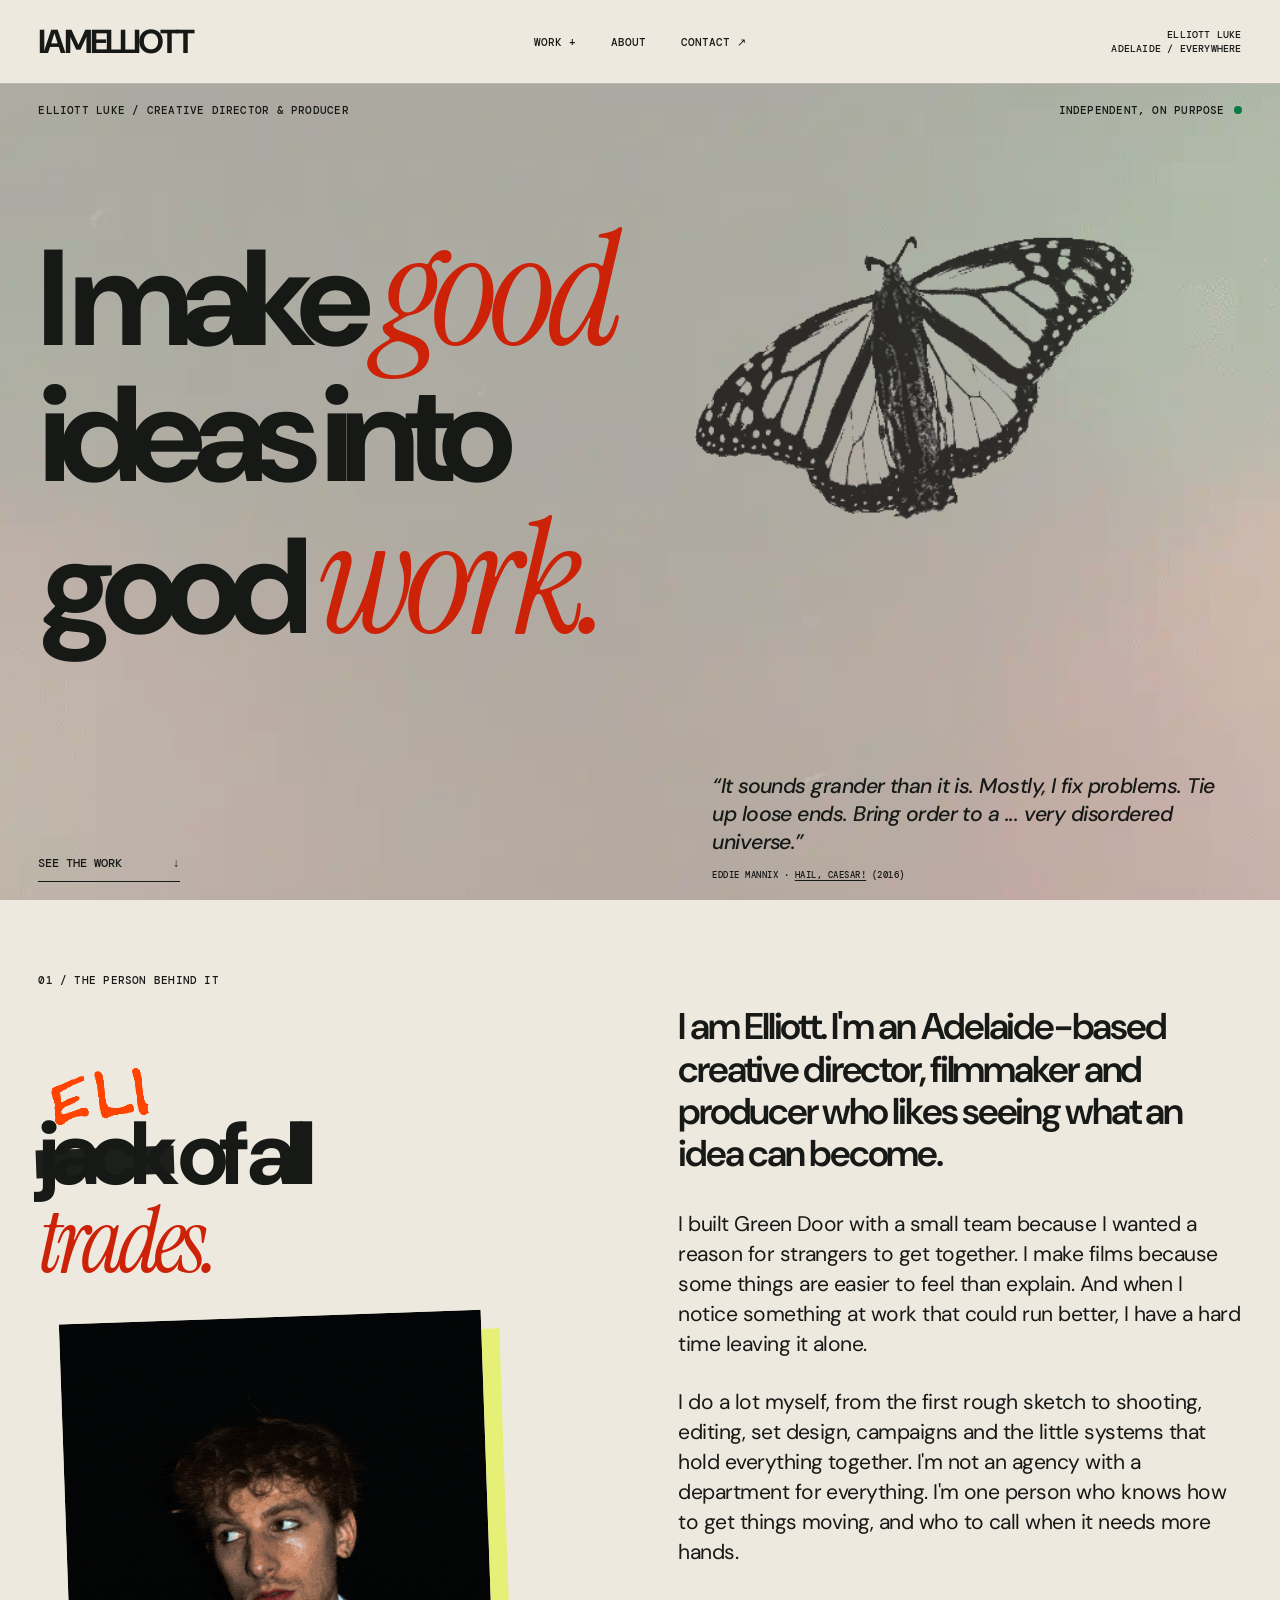
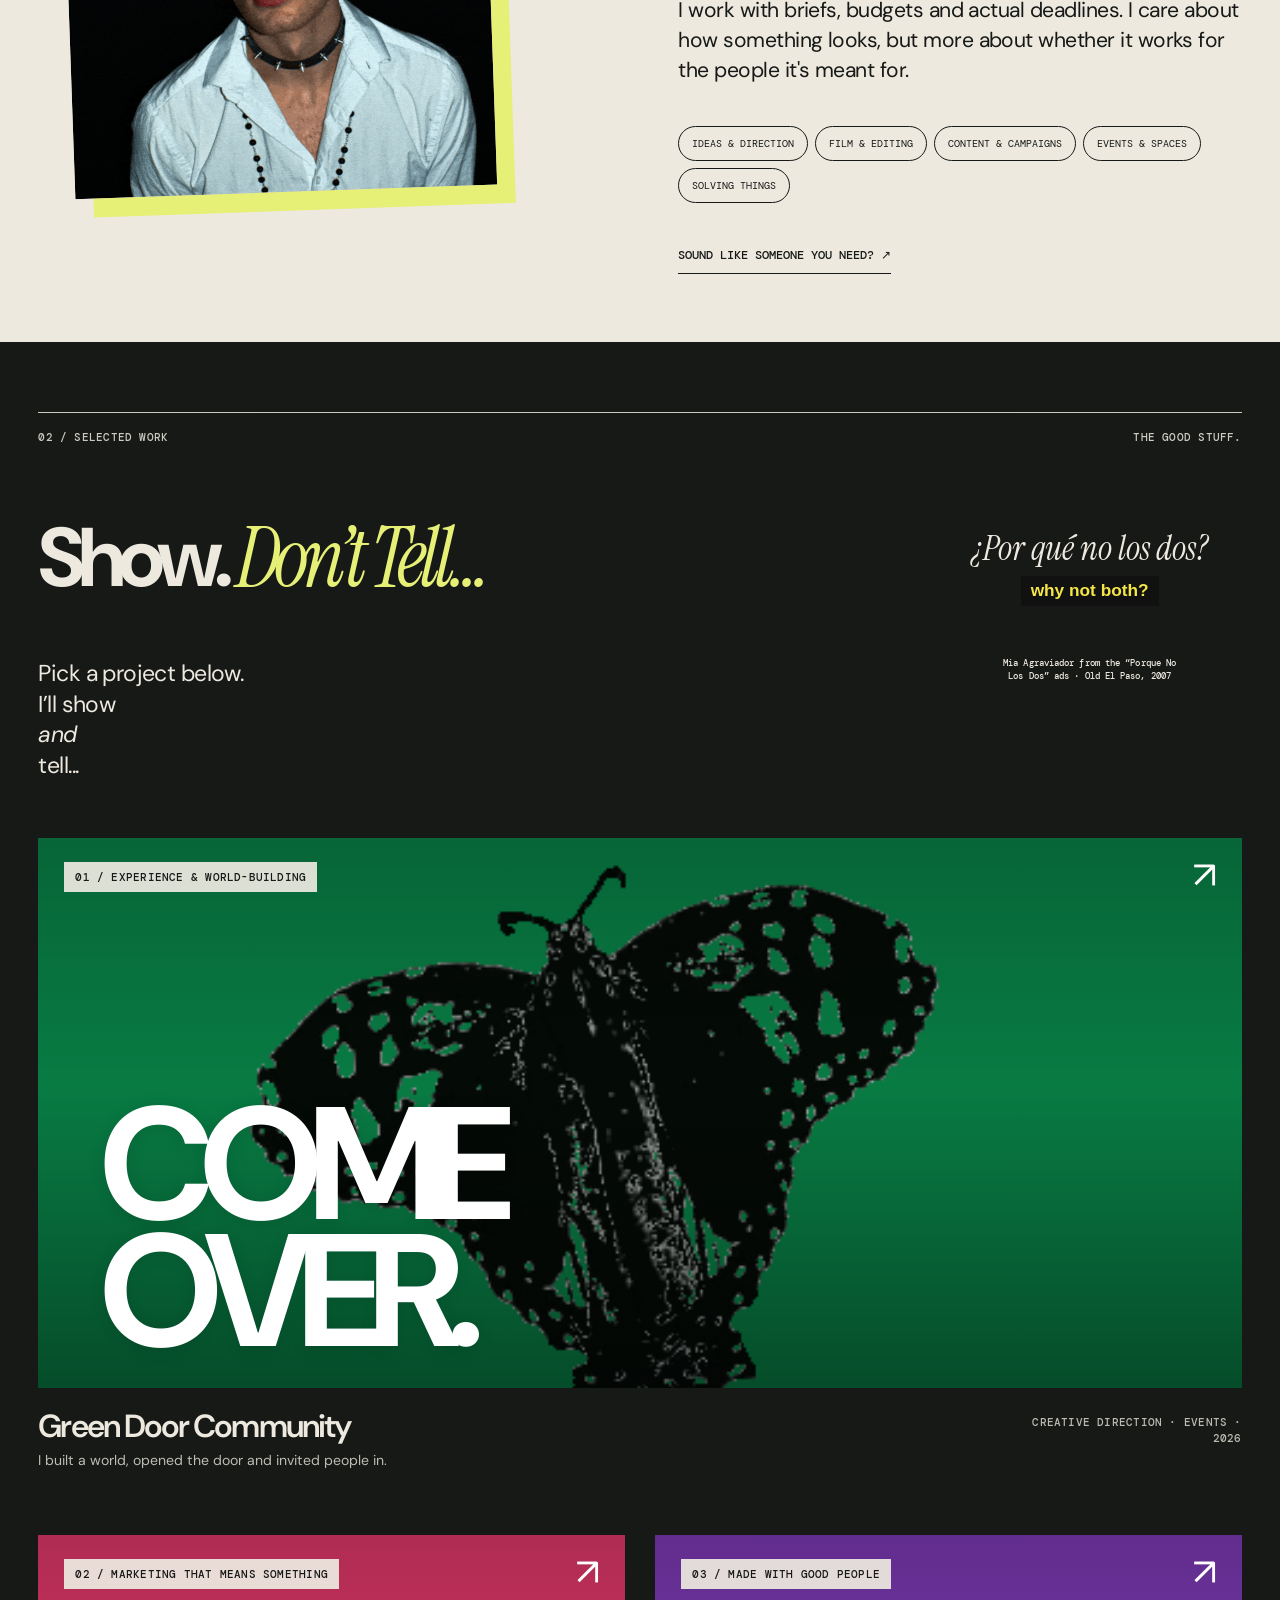
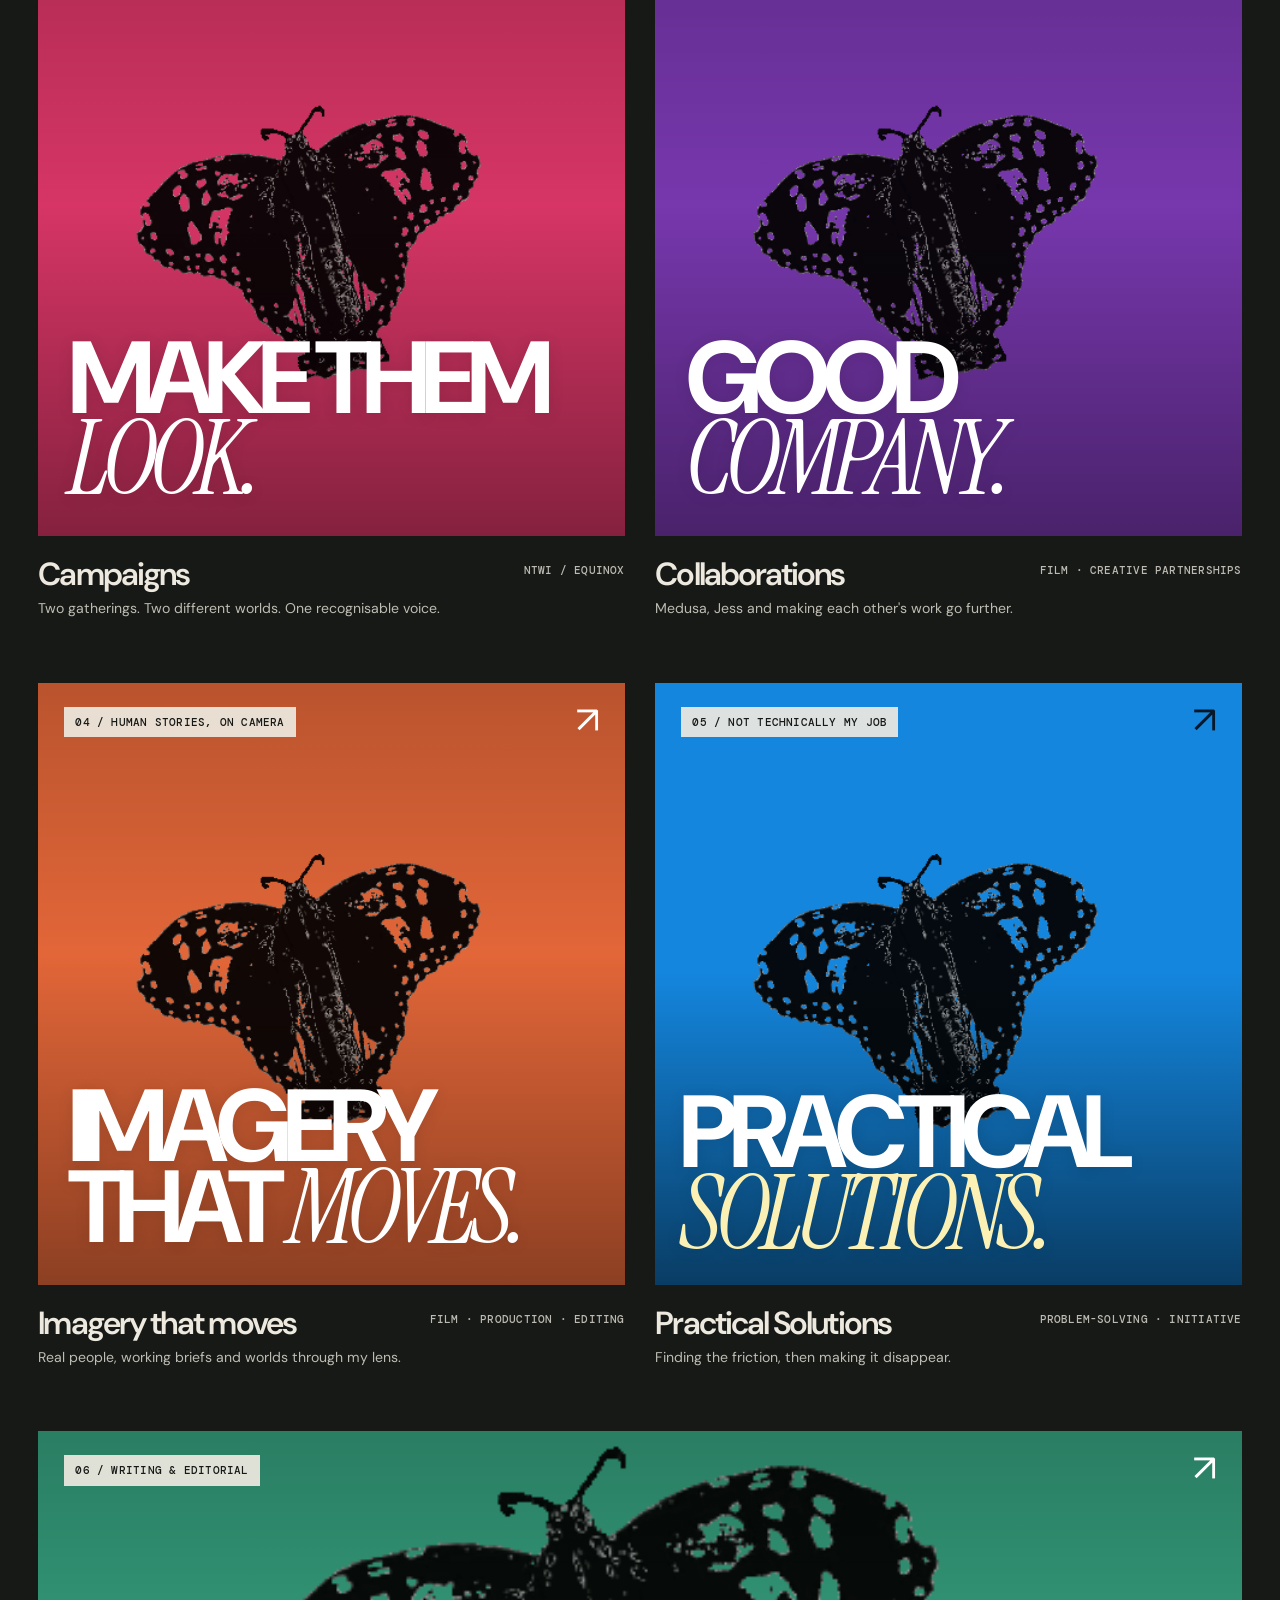
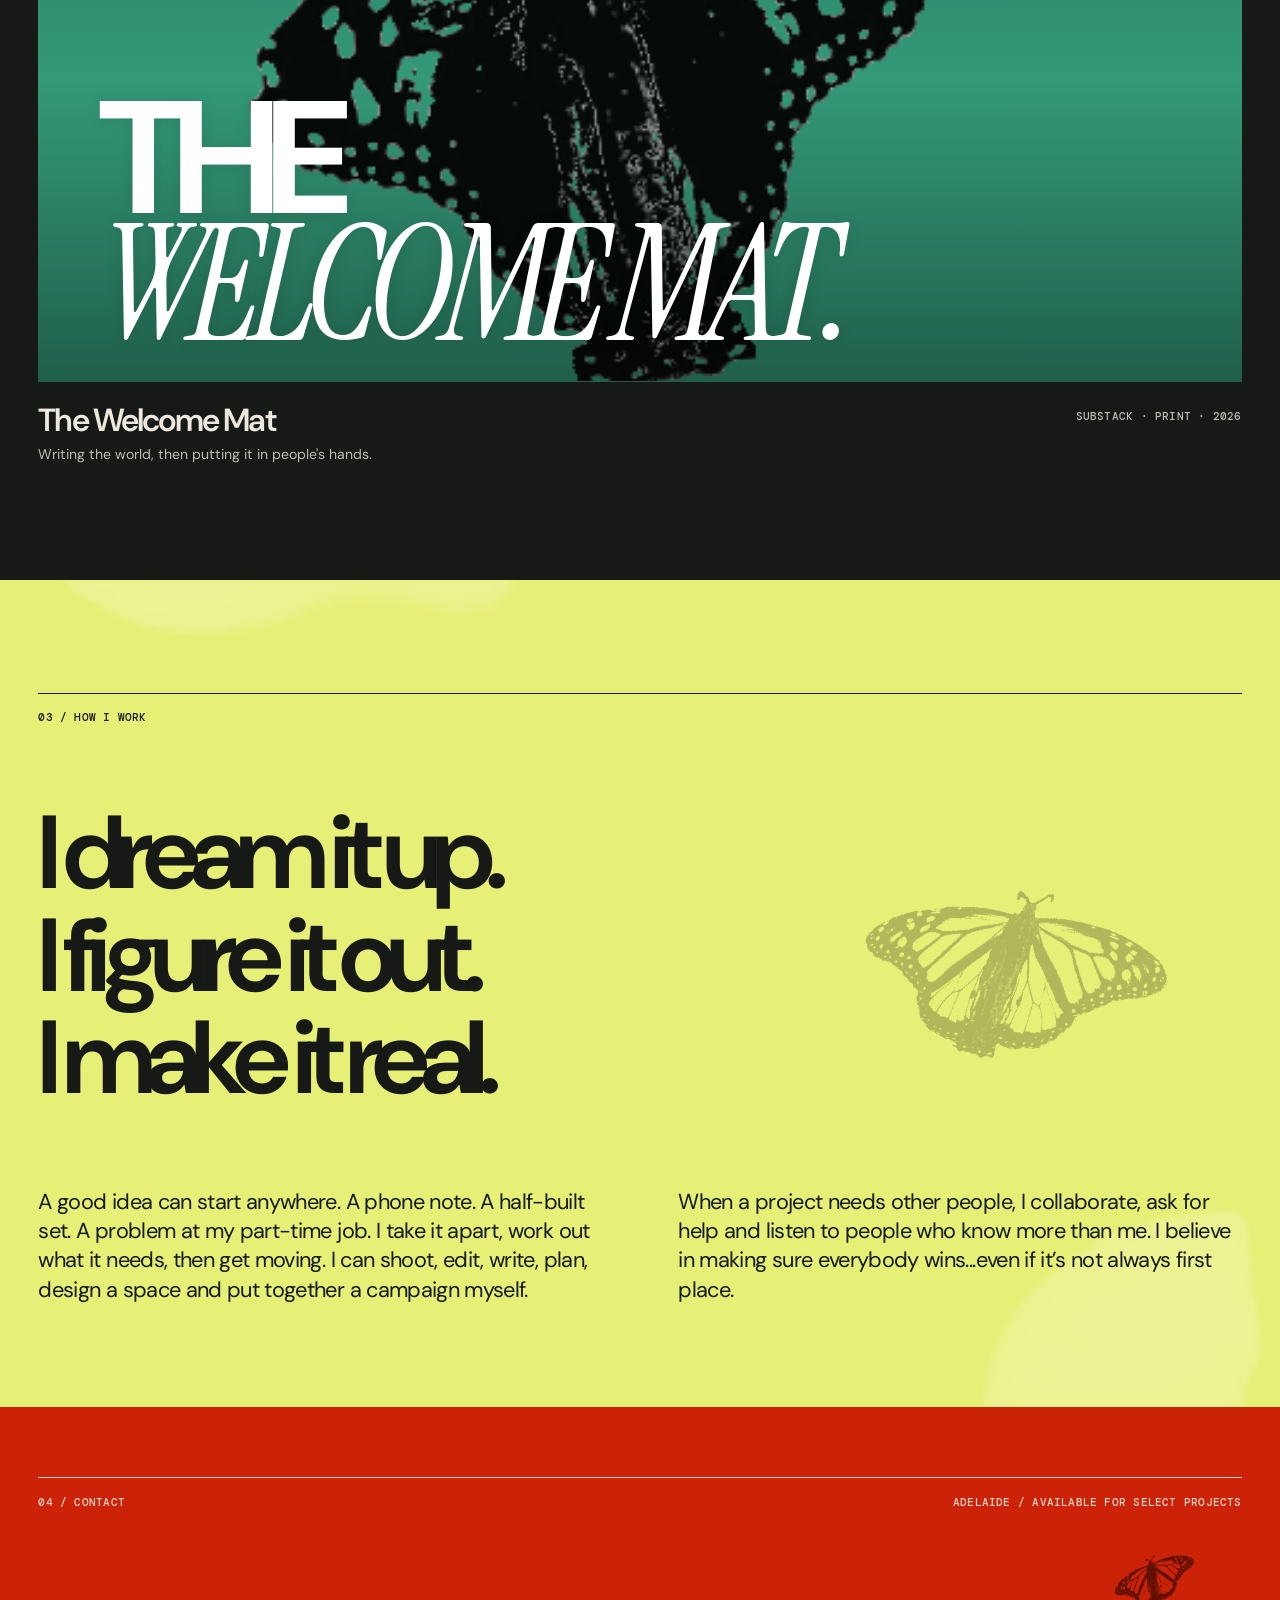
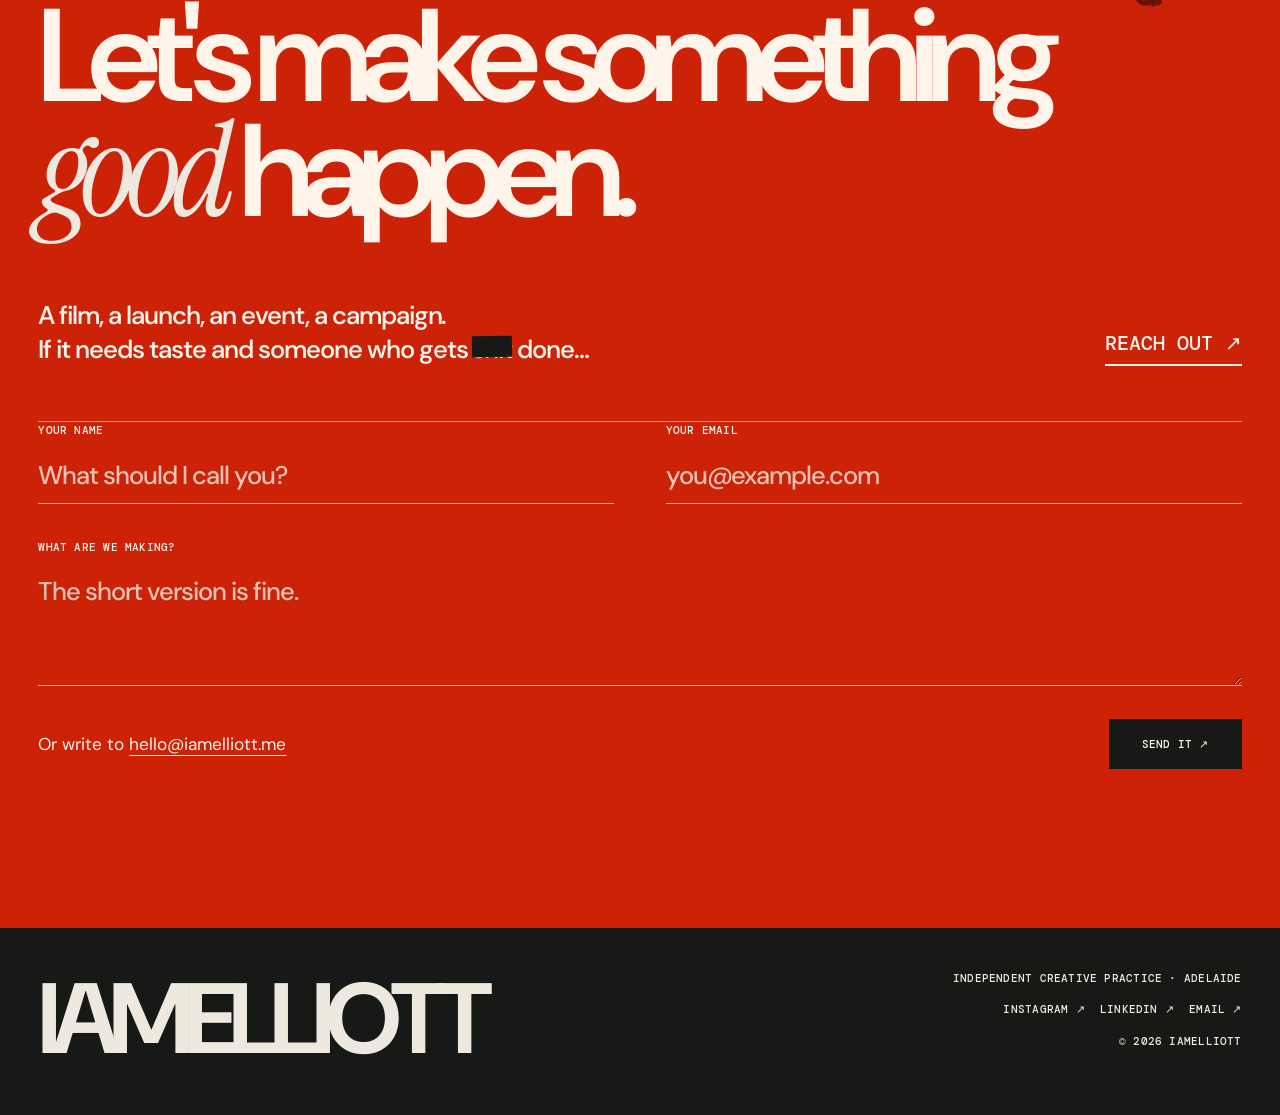
==== index.html @ 2e832c25 "Update index.html" ====
<!doctype html>
<html lang="en-AU" data-root="">
<head>
  <meta charset="utf-8">
  <meta name="viewport" content="width=device-width,initial-scale=1">
  <meta name="theme-color" content="#ede9dd">
  <meta name="description" content="I am Elliott Luke. Creative director, filmmaker and producer based in Adelaide. Films, campaigns, events and practical ideas made real.">
  <meta property="og:type" content="website">
  <meta property="og:title" content="IAMELLIOTT | I make good ideas into good work.">
  <meta property="og:description" content="I am Elliott Luke. Creative director, filmmaker and producer based in Adelaide. Films, campaigns, events and practical ideas made real.">
  <meta property="og:image" content="https://iamelliott.me/favicon.png">
  <link rel="canonical" href="https://iamelliott.me/">
  <title>IAMELLIOTT | I make good ideas into good work.</title>
  <link rel="icon" type="image/svg+xml" href="favicon.svg">
  <link rel="icon" type="image/png" sizes="96x96" href="favicon-96x96.png">
  <link rel="shortcut icon" href="favicon.ico">
  <link rel="apple-touch-icon" sizes="180x180" href="apple-touch-icon.png">
  <link rel="manifest" href="site.webmanifest">
  <link rel="preconnect" href="https://fonts.googleapis.com">
  <link rel="preconnect" href="https://fonts.gstatic.com" crossorigin>
  <link href="https://fonts.googleapis.com/css2?family=DM+Mono:wght@400;500&family=DM+Sans:wght@400;500;600;700&family=Instrument+Serif:ital@0;1&display=swap" rel="stylesheet">
  <link rel="stylesheet" href="site.css">
<link rel="stylesheet" href="build03.css">
<link rel="stylesheet" href="build04.css">
  <script defer src="media.js"></script>
  <script defer src="site.js"></script>
<script defer src="build03.js"></script>
</head>
<body class="home">
<a class="skip-link" href="#main">Skip to content</a>
<header class="masthead">
  <a class="wordmark" href="index.html" aria-label="IAMELLIOTT home">IAMELLIOTT</a>
  <nav class="nav-desktop" aria-label="Main navigation"><details class="work-menu"><summary aria-label="Work projects">WORK <span aria-hidden="true">+</span></summary><div class="work-menu-list" aria-label="Projects"><a href="work/greendoor.html">Green Door Community</a><a href="work/campaigns.html">Campaigns</a><a href="work/collaborations.html">Collaborations</a><a href="work/moving-imagery.html">Imagery That Moves</a><a href="work/practical-solutions.html">Practical Solutions</a><a href="work/welcome-mat.html">The Welcome Mat</a></div></details><a href="index.html#about">ABOUT</a><a href="index.html#contact">CONTACT <span aria-hidden="true">↗</span></a></nav>
  <details class="mobile-menu" data-menu><summary aria-label="Menu">MENU <span aria-hidden="true">+</span></summary><nav aria-label="Mobile navigation"><details class="work-mobile-submenu"><summary>WORK <span aria-hidden="true">+</span></summary><div class="work-mobile-list"><a href="index.html#work">ALL WORK</a><a href="work/greendoor.html">Green Door Community</a><a href="work/campaigns.html">Campaigns</a><a href="work/collaborations.html">Collaborations</a><a href="work/moving-imagery.html">Imagery That Moves</a><a href="work/practical-solutions.html">Practical Solutions</a><a href="work/welcome-mat.html">The Welcome Mat</a></div></details><a href="index.html#about">ABOUT</a><a href="index.html#contact">CONTACT <span aria-hidden="true">↗</span></a></nav></details>
  <span class="header-right">ELLIOTT LUKE<br>ADELAIDE / EVERYWHERE</span>
</header>
<main id="main">
<section class="hero" aria-labelledby="hero-heading"><div class="header-overlay" aria-hidden="true"><img data-media="overlayHome" class="overlay-motion" loading="eager" alt=""></div>
  <div class="hero-eyebrow"><span>ELLIOTT LUKE / CREATIVE DIRECTOR & PRODUCER</span><span class="status-note">INDEPENDENT, ON PURPOSE <span class="live-dot" aria-hidden="true"></span></span></div>
  <div class="hero-stage"><h1 id="hero-heading">I make <em>good</em><br>ideas into<br>good <em>work.</em></h1>
    <div class="butterfly-spot" aria-hidden="true"><img data-media="butterfly" alt="" decoding="async" fetchpriority="high"></div>
  </div>
  <div class="hero-lower"><figure class="film-quote"><blockquote>“It sounds grander than it is. Mostly, I fix problems. Tie up loose ends. Bring order to a ... very disordered universe.”</blockquote><figcaption class="quote-credit">EDDIE MANNIX · <cite>HAIL, CAESAR!</cite> (2016)</figcaption></figure><a href="#work" class="arrow-link">SEE THE WORK <span>↓</span></a></div>
</section>
<section class="about-section" id="about" aria-labelledby="about-title"><div class="about-heading"><span class="kicker">01 / THE PERSON BEHIND IT</span><h2 id="about-title"><span class="handwriting" aria-label="Elliott"><img data-media="elliottSignature" src="e.gif" alt="" decoding="async"></span><span class="loose-redact"><span>jack</span></span> of all<br><em>trades.</em></h2><div class="portrait-frame"><img data-media="about" data-fallback="filmStill01" alt="A changing sequence of portraits of Elliott Luke"></div></div><div class="about-text"><p class="lead">I am Elliott. I'm an Adelaide-based creative director, filmmaker and producer who likes seeing what an idea can become.</p><p>I built Green Door with a small team because I wanted a reason for strangers to get together. I make films because some things are easier to feel than explain. And when I notice something at work that could run better, I have a hard time leaving it alone.</p><p>I do a lot myself, from the first rough sketch to shooting, editing, set design, campaigns and the little systems that hold everything together. I'm not an agency with a department for everything. I'm one person who knows how to get things moving, and who to call when it needs more hands.</p><p>I work with briefs, budgets and actual deadlines. I care about how something looks, but more about whether it works for the people it's meant for.</p><div class="tag-row"><span>IDEAS & DIRECTION</span><span>FILM & EDITING</span><span>CONTENT & CAMPAIGNS</span><span>EVENTS & SPACES</span><span>SOLVING THINGS</span></div><a class="under-link" href="#contact">SOUND LIKE SOMEONE YOU NEED? ↗</a></div></section>
<section id="work" class="selected-work"><div class="section-titleline"><span>02 / SELECTED WORK</span><span>THE GOOD STUFF.</span></div>
  <div class="work-title">
    <h2><span>Show.</span> <em>Don’t Tell...</em></h2>
    <div class="work-intro">
      <blockquote>¿Por qué no los dos?</blockquote>
      <span class="quote-translation">why not both?</span>
      <small>Mia Agraviador from the “Porque No Los Dos” ads · Old El Paso, 2007</small>
    </div>
    <div class="work-pitch"><p><span class="work-pitch-lead">Pick a project below.</span><span>I’ll show </span> <em>and</em></h2> tell...</p></div>
  </div>
  <div class="work-grid">
    <article class="tile tile-feature tile-green" data-reveal><a href="work/greendoor.html" class="tile-visual"><video data-media="door" data-poster="fallback" data-preview muted loop playsinline preload="none"><source type="video/mp4"></video><span class="tile-index">01 / EXPERIENCE & WORLD-BUILDING</span><span class="tile-icon">↗</span><span class="tile-text tile-text-lg">COME<br>OVER.</span></a><div class="tile-caption"><div><h3>Green Door Community</h3><p>I built a world, opened the door and invited people in.</p></div><span>CREATIVE DIRECTION · EVENTS · 2026</span></div></article>
    <article class="tile tile-half tile-ntwi" data-reveal><a href="work/campaigns.html" class="tile-visual"><video data-media="ntwi02" data-preview muted loop playsinline preload="none"><source type="video/mp4"></video><span class="tile-index">02 / MARKETING THAT MEANS SOMETHING</span><span class="tile-icon">↗</span><span class="tile-text">MAKE THEM<br><em>LOOK.</em></span></a><div class="tile-caption"><div><h3>Campaigns</h3><p>Two gatherings. Two different worlds. One recognisable voice.</p></div><span>NTWI / EQUINOX</span></div></article>
    <article class="tile tile-half tile-collab" data-reveal><a href="work/collaborations.html" class="tile-visual"><video data-media="collaboration01" data-preview muted loop playsinline preload="none"><source type="video/mp4"></video><span class="tile-index">03 / MADE WITH GOOD PEOPLE</span><span class="tile-icon">↗</span><span class="tile-text">GOOD<br><em>COMPANY.</em></span></a><div class="tile-caption"><div><h3>Collaborations</h3><p>Medusa, Jess and making each other's work go further.</p></div><span>FILM · CREATIVE PARTNERSHIPS</span></div></article>
    <article class="tile tile-half tile-film" data-reveal><a href="work/moving-imagery.html" class="tile-visual"><video data-media="hikeSociety" data-preview muted loop playsinline preload="none"><source type="video/mp4"></video><span class="tile-index">04 / HUMAN STORIES, ON CAMERA</span><span class="tile-icon">↗</span><span class="tile-text">IMAGERY<br>THAT <em>MOVES.</em></span></a><div class="tile-caption"><div><h3>Imagery that moves</h3><p>Real people, working briefs and worlds through my lens.</p></div><span>FILM · PRODUCTION · EDITING</span></div></article>
    <article class="tile tile-half tile-systems" data-reveal><a href="work/practical-solutions.html" class="tile-visual"><span class="tile-index">05 / NOT TECHNICALLY MY JOB</span><span class="tile-icon">↗</span><video data-media="receipt" data-preview muted loop playsinline preload="none" aria-label="Receipt-based workplace communications preview"><source type="video/mp4"></video><span class="tile-text">PRACTICAL<br><em>SOLUTIONS.</em></span></a><div class="tile-caption"><div><h3>Practical Solutions</h3><p>Finding the friction, then making it disappear.</p></div><span>PROBLEM-SOLVING · INITIATIVE</span></div></article>
    <article class="tile tile-feature tile-mat" data-reveal><a href="work/welcome-mat.html" class="tile-visual"><video data-media="welcomeMat01" data-preview muted loop playsinline preload="none"><source type="video/mp4"></video><span class="tile-index">06 / WRITING & EDITORIAL</span><span class="tile-icon">↗</span><span class="tile-text tile-text-lg">THE<br><em>WELCOME MAT.</em></span></a><div class="tile-caption"><div><h3>The Welcome Mat</h3><p>Writing the world, then putting it in people's hands.</p></div><span>SUBSTACK · PRINT · 2026</span></div></article>
  </div>
</section>
<section class="method" aria-labelledby="method-heading"><div class="method-overlay" aria-hidden="true" data-method-overlay></div><img class="method-butterflies" data-media="butterfly" alt="" aria-hidden="true" loading="lazy" decoding="async"><p class="kicker">03 / HOW I WORK</p><h2 id="method-heading">I dream it up.<br>I figure it out.<br>I make it real.</h2><div class="method-bottom"><p>A good idea can start anywhere. A phone note. A half-built set. A problem at my part-time job. I take it apart, work out what it needs, then get moving. I can shoot, edit, write, plan, design a space and put together a campaign myself.</p><p>When a project needs other people, I collaborate, ask for help and listen to people who know more than me. I believe in making sure everybody wins...even if it’s not always first place.</p></div></section>
<section class="contact-section" id="contact" aria-labelledby="contact-title"><img class="contact-butterfly" data-media="butterfly" alt="" aria-hidden="true" loading="lazy" decoding="async"><div class="section-titleline"><span>04 / CONTACT</span><span>ADELAIDE / AVAILABLE FOR SELECT PROJECTS</span></div><h2 id="contact-title">Let's make something<br><em>good</em> happen.</h2><div class="contact-intro"><p>A film, a launch, an event, a campaign.<br>If it needs taste and someone who gets <span class="censored censor-small" aria-label="shit"><span>shit</span></span> done…</p><a href="#enquiry" class="contact-link">REACH OUT ↗</a></div><form id="enquiry" data-enquiry method="POST" action="https://formspree.io/f/xqapyzld"><div class="form-grid"><label>YOUR NAME<input type="text" name="name" placeholder="What should I call you?" autocomplete="name" required></label><label>YOUR EMAIL<input type="email" name="email" placeholder="you@example.com" autocomplete="email" required></label><label class="full-row">WHAT ARE WE MAKING?<textarea name="message" rows="3" placeholder="The short version is fine." required></textarea></label></div><div class="form-bottom"><p>Or write to <a href="mailto:hello@iamelliott.me">hello@iamelliott.me</a></p><button type="submit">SEND IT ↗</button></div><p class="form-feedback" aria-live="polite" data-form-feedback></p></form></section>
</main>
<footer class="footer"><a href="index.html" class="footer-mark">IAMELLIOTT</a><div class="footer-right"><span>INDEPENDENT CREATIVE PRACTICE · ADELAIDE</span><span class="footer-row"><a href="https://www.instagram.com/iamelliottfilms/" target="_blank" rel="noopener">INSTAGRAM ↗</a><a href="https://www.linkedin.com/in/elliott-luke-055419192/" target="_blank" rel="noopener">LINKEDIN ↗</a><a href="mailto:hello@iamelliott.me">EMAIL ↗</a></span><span>© <span data-year>2026</span> IAMELLIOTT</span></div></footer>
</body></html>
---- site.css ----
/* IAMELLIOTT · independent creative practice. Edit brand colours below. */
@font-face{font-family:'Elliott Hand';src:url('ElliottsHandwriting-Regular.ttf') format('truetype'),url('https://raw.githubusercontent.com/iamelliottluke/iamelliott/new-branch/ElliottsHandwriting-Regular.ttf') format('truetype');font-display:swap}
:root{
  --paper:#ede9df;--paper-2:#e5e1d6;--ink:#171917;--ink-soft:#363731;
  --green:#16864c;--forest:#084b2d;--orange:#dd603a;--rust:#be503b;
  --acid:#e6ef76;--plum:#3c2c42;--rose:#d59ea6;
  --line:rgba(23,25,23,.23);--sans:'DM Sans',system-ui,Arial,sans-serif;
  --serif:'Instrument Serif',Georgia,serif;--mono:'DM Mono',monospace;
  --edge:clamp(17px,3vw,55px);--max-width:1620px;
}
*,*::before,*::after{box-sizing:border-box}
html{scroll-behavior:smooth;scroll-padding-top:90px}
body{margin:0;background:var(--paper);color:var(--ink);font-family:var(--sans);-webkit-font-smoothing:antialiased;overflow-x:hidden}
body::selection{background:var(--acid);color:var(--ink)}
a{color:inherit}img,video{max-width:100%}button,input,textarea{font:inherit}
button,a,summary{touch-action:manipulation}
a:focus-visible,button:focus-visible,summary:focus-visible,input:focus-visible,textarea:focus-visible{outline:2px solid currentColor;outline-offset:4px}
.skip-link{position:fixed;top:-100px;left:15px;background:var(--acid);color:var(--ink);z-index:1200;padding:12px}
.skip-link:focus{top:8px}
.kicker,.eyebrow,.hero-eyebrow,.section-titleline,.tile-index,.tile-caption>span,.case-topline,.case-meta small,.metric-bar span,.helper-demo .kicker,.footer-right,.form-grid label,.form-bottom button,.jump,.case-next>span,.reading-links span,.media-film figcaption,.media-image figcaption,.status-note{font:500 clamp(10px,.85vw,12px)/1.5 var(--mono);letter-spacing:.02em}
.masthead{height:84px;padding:12px var(--edge);border-bottom:1px solid var(--line);display:grid;grid-template-columns:1fr auto 1fr;gap:25px;align-items:center;position:relative;z-index:10;background:var(--paper)}
.wordmark,.footer-mark{font-family:var(--sans);font-size:clamp(24px,2.6vw,36px);font-weight:700;letter-spacing:-.088em;line-height:1;text-decoration:none;white-space:nowrap}
.nav-desktop{display:flex;align-items:center;gap:clamp(16px,2.7vw,40px)}
.nav-desktop a,.mobile-menu nav a{font:500 11px var(--mono);text-decoration:none;padding:8px 0;white-space:nowrap}
.nav-desktop a:hover,.mobile-menu a:hover,.footer-row a:hover{color:var(--rust)}
.header-right{text-align:right;font:500 10px/1.4 var(--mono);letter-spacing:.02em}
.mobile-menu{display:none}
/* Home: one intentional screen, without clipping at normal device heights */
.hero{height:calc(100svh - 84px);min-height:590px;max-height:1020px;padding:clamp(18px,3vh,36px) var(--edge) 24px;display:flex;flex-direction:column;position:relative;overflow:hidden;background:var(--paper)}
.hero-eyebrow{display:flex;justify-content:space-between;align-items:start;gap:16px;z-index:2}
.status-note{display:flex;align-items:center;gap:9px}
.live-dot{display:inline-block;width:8px;height:8px;background:var(--green);border-radius:50%}
.hero-stage{flex:1;min-height:0;display:flex;align-items:center;position:relative;max-width:var(--max-width);width:100%;margin:0 auto}
.hero h1{margin:0 0 .1em;z-index:2;position:relative;font-size:clamp(72px,12.35vw,218px);line-height:.80;letter-spacing:-.103em;font-weight:700;max-width:100%;white-space:nowrap}
.hero h1 em,.work-title h2 em,.tile-text em,.about-heading h2 em,.contact-section h2 em,.case-heading h1 em,.story-block h2 em,.campaign-title h2 em{font-family:var(--serif);font-weight:400;letter-spacing:-.07em}
.hero h1 em{color:var(--rust);font-size:.97em}
.hero h1 .happen{padding-right:.08em}
.butterfly-spot{position:absolute;width:min(34vw,470px);aspect-ratio:1.14;right:0;top:3%;transform:rotate(9deg);z-index:1;pointer-events:none;mix-blend-mode:multiply}
.butterfly-spot img{width:100%;height:100%;object-fit:cover;object-position:50% 55%;-webkit-mask-image:radial-gradient(ellipse, #000 30%, rgba(0,0,0,.92) 46%, transparent 74%);mask-image:radial-gradient(ellipse, #000 30%, rgba(0,0,0,.92) 46%, transparent 74%);filter:saturate(1.07);opacity:.92}
.hero-lower{display:flex;justify-content:space-between;gap:32px;align-items:end;max-width:var(--max-width);width:100%;margin:0 auto;z-index:3}
.hero-lower p{max-width:520px;font-size:clamp(17px,1.8vw,25px);font-weight:500;line-height:1.28;letter-spacing:-.045em;margin:0}
.arrow-link,.under-link{font:500 12px var(--mono);text-decoration:none;display:inline-flex;justify-content:space-between;gap:50px;border-bottom:1px solid;padding-bottom:10px;white-space:nowrap}
.arrow-link:hover,.under-link:hover{color:var(--rust)}
.hero-number{position:absolute;right:var(--edge);bottom:90px;font:10px var(--mono);opacity:.45}
/* Work index */
.selected-work{background:var(--ink);color:var(--paper);padding:70px var(--edge) 115px}
.section-titleline{display:flex;justify-content:space-between;gap:16px;border-top:1px solid currentColor;padding-top:16px;opacity:.85}
.work-title{display:grid;grid-template-columns:1.6fr .75fr;align-items:end;gap:35px;max-width:var(--max-width);margin:clamp(40px,7vw,95px) auto clamp(45px,5vw,80px)}
.work-title h2{font-size:clamp(64px,9.5vw,172px);line-height:.86;letter-spacing:-.095em;font-weight:600;margin:0}
.work-title h2 em{color:var(--acid)}
.work-title p{max-width:310px;font-size:clamp(15px,1.4vw,21px);letter-spacing:-.03em;line-height:1.32;margin:0 0 1vw auto}
.work-grid{display:grid;grid-template-columns:repeat(2,minmax(0,1fr));gap:clamp(45px,5vw,82px) clamp(12px,2.4vw,36px);max-width:var(--max-width);margin:auto}
.tile{min-width:0;position:relative}.tile-feature{grid-column:span 2}
.tile-visual{display:block;position:relative;height:clamp(320px,42vw,620px);background:#4b5145;overflow:hidden;text-decoration:none;isolation:isolate;color:white}
.tile-half .tile-visual{height:clamp(365px,47vw,730px)}
.tile-feature .tile-visual{height:clamp(380px,43vw,710px)}
.tile-visual::before{content:'';position:absolute;inset:0;background:linear-gradient(180deg,rgba(0,0,0,.18),transparent 45%,rgba(0,0,0,.38));z-index:1;pointer-events:none}
.tile-visual>video{position:absolute;inset:0;width:100%;height:100%;object-fit:cover;transition:transform .8s cubic-bezier(.2,.7,.1,1);opacity:.94}
.tile:hover .tile-visual video{transform:scale(1.05)}
.tile-visual:focus-visible{outline-color:var(--acid)}
.tile-index{position:absolute;top:24px;left:26px;z-index:3;background:rgba(237,233,223,.93);color:var(--ink);padding:7px 11px}
.tile-icon{position:absolute;right:26px;top:18px;font-size:38px;line-height:1;z-index:3}
.tile-text{position:absolute;z-index:3;left:5%;bottom:6%;font-size:clamp(62px,8vw,142px);font-weight:700;line-height:.79;letter-spacing:-.09em;text-shadow:0 2px 16px rgba(0,0,0,.1);pointer-events:none}
.tile-text-lg{font-size:clamp(95px,12.5vw,215px)}
.tile-green .tile-visual{background:var(--green)}.tile-green .tile-visual>video{object-fit:cover;object-position:50% 48%}
.tile-ntwi .tile-visual{background:#9e3d41}.tile-collab .tile-visual{background:var(--plum)}.tile-film .tile-visual{background:#333a34}.tile-mat .tile-visual{background:#497c5d}
.tile-systems .tile-visual{background:var(--acid);color:var(--ink)}.tile-systems .tile-visual::before{display:none}
.tile-systems .tile-text{font-size:clamp(55px,6.3vw,115px);bottom:5%;left:4%}
.tile-caption{padding-top:17px;display:flex;align-items:start;justify-content:space-between;gap:15px}
.tile-caption h3{font-size:clamp(24px,2.5vw,39px);letter-spacing:-.06em;font-weight:600;margin:0 0 4px}
.tile-caption p{font-size:clamp(14px,1.1vw,17px);margin:0;line-height:1.4;color:#bebdb3}
.tile-caption>span{text-align:right;color:#bcbab2;padding-top:9px;max-width:220px;flex:0 0 auto}
.system-mini{position:absolute;top:13%;left:17%;width:66%;height:48%;padding:clamp(14px,2vw,33px);background:#eeeee7;border:3px solid var(--ink);transform:rotate(-3deg);box-shadow:20px 17px 0 var(--forest);display:flex;flex-direction:column;gap:5px}
.system-mini small{font:11px var(--mono);border-bottom:2px solid;padding-bottom:8px}.system-mini b{font-size:clamp(45px,6.5vw,100px);letter-spacing:-.09em;line-height:1.1}.system-mini i{font-style:normal;font:12px var(--mono)}.system-mini span{font:10px var(--mono);border-top:1px solid;padding-top:9px}
/* Method section */
.method{padding:clamp(75px,8vw,130px) var(--edge);background:var(--acid)}
.method .kicker{display:block;border-top:1px solid var(--ink);padding-top:15px}
.method h2{font-size:clamp(48px,8.1vw,138px);letter-spacing:-.093em;line-height:.99;font-weight:650;margin:clamp(55px,6vw,85px) 0;max-width:1500px}
.censored{display:inline-block;position:relative;vertical-align:baseline;isolation:isolate;white-space:nowrap}
.censored::after{position:absolute;content:'';left:0;right:0;top:41%;height:.32em;background:#161717;transform:rotate(-1deg);z-index:2;box-shadow:0 1px 0 rgba(0,0,0,.2)}
.method-bottom{display:grid;grid-template-columns:1fr 1fr;gap:clamp(20px,8vw,160px);margin-left:15%;font-size:clamp(17px,1.7vw,24px);line-height:1.35;letter-spacing:-.03em}
.method-bottom p{max-width:520px}
/* About */
.about-section{padding:clamp(95px,10vw,170px) var(--edge);display:grid;grid-template-columns:1fr 1fr;gap:clamp(30px,6vw,105px);align-items:start}
.about-heading{min-width:0}.about-heading h2{font-size:clamp(60px,7vw,118px);font-weight:700;letter-spacing:-.105em;line-height:.88;margin:50px 0 55px;position:relative}
.about-heading h2 em{color:var(--rust)}
.loose-redact{position:relative;display:inline-block}.loose-redact:after{content:'';position:absolute;left:1%;width:98%;height:.15em;top:49%;background:var(--ink);transform:rotate(-2deg);opacity:.9}
.handwriting{font:normal clamp(48px,6vw,100px)/1 'Elliott Hand','Instrument Serif',cursive;color:var(--rust);position:absolute;top:99%;right:12%;letter-spacing:0;transform:rotate(-7deg);white-space:nowrap}
.portrait-frame{width:clamp(220px,75%,590px);aspect-ratio:4/4.5;position:relative;background:#d5cfbc;transform:rotate(-2deg);box-shadow:18px 19px 0 var(--acid);margin:90px 0 0 7%;overflow:hidden}
.portrait-frame img{width:100%;height:100%;object-fit:cover;object-position:center}
.portrait-frame>span{position:absolute;bottom:0;left:0;right:0;padding:11px 15px;background:var(--ink);color:var(--paper);font:11px var(--mono)}
.about-text{padding-top:clamp(5px,3vw,50px);max-width:660px}.about-text p{font-size:clamp(17px,1.65vw,25px);line-height:1.42;letter-spacing:-.025em;margin:0 0 28px}
.about-text p.lead{font-size:clamp(26px,2.9vw,47px);font-weight:600;line-height:1.14;letter-spacing:-.06em;margin-bottom:35px}
.tag-row{display:flex;flex-wrap:wrap;gap:7px;margin:40px 0}.tag-row span{border:1px solid var(--ink);border-radius:100px;padding:10px 13px;font:10px var(--mono);white-space:nowrap}
/* Contact */
.contact-section{background:var(--orange);padding:70px var(--edge) 100px;color:#241714}
.contact-section h2{font-size:clamp(65px,10.3vw,175px);font-weight:600;letter-spacing:-.094em;line-height:.87;margin:clamp(65px,7vw,120px) 0 70px}
.contact-section h2 em{color:var(--paper)}
.contact-intro{display:flex;align-items:end;justify-content:space-between;gap:30px;border-bottom:1px solid rgba(23,25,23,.5);padding-bottom:55px}
.contact-intro p{font-size:clamp(18px,2vw,28px);line-height:1.32;letter-spacing:-.04em;font-weight:550;max-width:700px;margin:0}
.contact-link{font:500 clamp(16px,1.6vw,25px) var(--mono);white-space:nowrap;text-decoration:none;border-bottom:2px solid;padding:8px 0}.contact-link:hover{color:var(--paper)}
.censor-small::after{height:.48em;top:34%}
.enquiry-form{padding-top:45px;max-width:var(--max-width)}
.form-grid{display:grid;grid-template-columns:repeat(2,minmax(0,1fr));column-gap:clamp(20px,4vw,70px);row-gap:35px}
.form-grid label{display:flex;flex-direction:column;gap:9px;align-items:stretch}
.form-grid .full-row{grid-column:span 2}
.form-grid input,.form-grid textarea{background:transparent;color:inherit;border:0;border-bottom:1px solid rgba(23,25,23,.55);border-radius:0;width:100%;padding:11px 0;font:500 clamp(18px,2vw,27px) var(--sans);letter-spacing:-.04em;resize:vertical}
.form-grid input::placeholder,.form-grid textarea::placeholder{color:rgba(35,23,20,.65)}
.form-bottom{display:flex;justify-content:space-between;align-items:center;gap:24px;padding:30px 0 10px}.form-bottom p{font-size:clamp(14px,1.35vw,18px)}.form-bottom a{color:inherit;text-decoration:underline;text-underline-offset:5px}
.form-bottom button{padding:16px 32px;border:1px solid var(--ink);background:var(--ink);color:var(--paper);cursor:pointer}.form-bottom button:hover{background:var(--acid);color:var(--ink)}.form-bottom button:disabled{opacity:.5;cursor:wait}
.form-feedback{font:13px var(--mono);min-height:1.5em}
/* Footer */
.footer{padding:42px var(--edge) 45px;background:var(--ink);color:var(--paper);display:flex;justify-content:space-between;align-items:start;gap:50px}
.footer-mark{font-size:clamp(40px,7.8vw,136px)}.footer-right{text-align:right;display:flex;flex-direction:column;gap:15px}.footer-row{display:flex;gap:15px;justify-content:flex-end;flex-wrap:wrap}.footer-row a{text-decoration:none}
/* Case study structure */
.case-hero{padding:30px var(--edge) 45px;min-height:calc(100svh - 84px);max-height:1050px;display:flex;flex-direction:column;justify-content:space-between;overflow:hidden}
.case-topline{display:flex;justify-content:space-between;gap:25px;align-items:start;border-top:1px solid currentColor;padding-top:16px}
.case-heading{max-width:1500px;width:100%;margin:auto}.case-heading h1{font-size:clamp(72px,10vw,166px);line-height:.82;letter-spacing:-.105em;font-weight:650;margin:40px 0 35px}
.case-heading p{font-size:clamp(17px,1.55vw,25px);letter-spacing:-.025em;line-height:1.3;max-width:770px;margin:0}
.jump{width:fit-content;text-decoration:none;border-bottom:1px solid;padding-bottom:9px;display:inline-flex;gap:60px}
.theme-green{background:var(--green);color:#fbf1d9}
.theme-rose{background:#ca6f78;color:#2e1720}
.theme-purple{background:var(--plum);color:#f4ede1}
.theme-charcoal{background:#292e2c;color:#f1e9df}
.theme-yellow{background:var(--acid);color:var(--ink)}
.theme-paper{background:#c6d2b6;color:#1b3226}
.case-wrap{padding:0 var(--edge) clamp(95px,10vw,150px);max-width:var(--max-width);margin:auto}
.case-meta{padding:clamp(35px,5vw,75px) 0;display:grid;grid-template-columns:repeat(3,minmax(0,1fr));gap:30px;border-bottom:1px solid var(--line)}
.case-meta small{color:#6e7066;display:block;margin-bottom:15px}
.case-meta p{font-size:clamp(18px,1.5vw,23px);line-height:1.23;letter-spacing:-.04em;font-weight:600;margin:0}
.story-block{padding:clamp(75px,9vw,150px) 0;display:grid;grid-template-columns:1fr minmax(0,2fr);gap:clamp(35px,5vw,90px);border-bottom:1px solid var(--line)}
.story-block .kicker{margin-top:11px}
.story-block h2{font-weight:600;letter-spacing:-.08em;line-height:.99;font-size:clamp(46px,5vw,84px);max-width:950px;margin:0 0 38px}
.story-block p{font-size:clamp(18px,1.7vw,25px);line-height:1.43;letter-spacing:-.023em;max-width:950px;margin:0 0 20px}
.story-block p:last-child{margin-bottom:0}
.media-lead{margin:clamp(35px,6vw,90px) auto;max-width:800px}
.media-film,.media-image{margin:0;min-width:0}
.media-film video,.media-image img{display:block;width:100%;height:auto;max-height:min(74vh,950px);object-fit:contain;background:#181916}
.media-film figcaption,.media-image figcaption{padding-top:10px;color:#54574e}
.media-lead video{aspect-ratio:9/16;max-height:min(75svh,820px);background:#111}
.film-mosaic{display:grid;gap:clamp(14px,2vw,27px);margin:clamp(45px,6vw,100px) 0}
.mosaic-2{grid-template-columns:repeat(2,minmax(0,1fr))}.mosaic-3{grid-template-columns:repeat(3,minmax(0,1fr))}
.film-mosaic video{aspect-ratio:9/16;max-height:none}
.campaign-pair{margin-top:35px}.campaign-section{padding:80px 0;border-bottom:1px solid var(--line)}
.campaign-title{display:grid;grid-template-columns:1fr 2fr;gap:20px;margin-bottom:40px}
.campaign-title>span{font:12px var(--mono);margin-top:12px}.campaign-title h2{font-size:clamp(57px,7vw,120px);letter-spacing:-.095em;line-height:.86;margin:0 0 20px}.campaign-title p{font-size:clamp(17px,1.5vw,23px);line-height:1.35;grid-column:2;margin:0}
.campaign-section>.media-film{max-width:790px;margin:35px 0 35px auto}
.campaign-section>.media-film video{max-height:650px;aspect-ratio:9/16}
.metric-bar{display:grid;grid-template-columns:repeat(3,minmax(0,1fr));margin:60px 0 20px;border-top:1px solid var(--line);border-bottom:1px solid var(--line)}
.metric-bar.two{grid-template-columns:repeat(2,minmax(0,1fr))}
.metric-bar>div{padding:30px 20px 35px 0;min-width:0;border-right:1px solid var(--line)}
.metric-bar>div:not(:first-child){padding-left:25px}.metric-bar>div:last-child{border-right:0}
.metric-bar b{display:block;font-size:clamp(47px,6vw,100px);letter-spacing:-.09em;line-height:1.05;font-weight:650}
.metric-bar span{display:block;margin-top:13px}
.metric-context{font:12px/1.5 var(--sans);color:#606057;max-width:840px;margin-bottom:30px}
.collab-split{display:grid;grid-template-columns:1fr 1fr;gap:clamp(20px,3vw,50px);border-bottom:1px solid var(--line);padding:70px 0}
.collab-split h2{font-size:clamp(40px,5vw,80px);line-height:.94;letter-spacing:-.07em;margin:5px 0 26px}
.collab-split p{font-size:clamp(18px,1.6vw,24px);line-height:1.4;letter-spacing:-.03em}
.collab-split .media-film{align-self:center}
.collab-split .media-film video{aspect-ratio:9/16;max-height:650px}
.timeline{display:grid;grid-template-columns:1fr 1fr;gap:25px;margin:70px 0}
.timeline>div{background:#d9dece;padding:clamp(20px,3vw,45px);min-width:0}.timeline span{font:11px var(--mono)}
.timeline h3{font-size:clamp(36px,3vw,55px);letter-spacing:-.065em;margin:38px 0 4px}
.timeline p{font-size:clamp(16px,1.5vw,23px);line-height:1.4}.timeline p em{font:italic 1.35em var(--serif)}.timeline strong{font:12px var(--mono);color:var(--green)}
.big-quote{margin:100px 0;padding:0 7%;border:0;font:italic clamp(37px,5.3vw,88px)/1.08 var(--serif)}
.big-quote cite{display:block;margin-top:29px;font:11px var(--mono);font-style:normal}
/* Layout helper visual: explicitly illustrative, no client data */
.helper-demo{display:grid;grid-template-columns:1fr 40px 1.35fr;gap:25px;align-items:center;margin:70px 0;padding:35px;background:#d8d5c9}
.helper-before,.helper-after{min-width:0}.helper-before pre{background:#262927;color:#faf5ea;padding:24px;overflow:auto;font:clamp(11px,1vw,15px)/1.8 var(--mono)}
.helper-before p,.helper-after p{font-size:13px;line-height:1.5}.helper-arrow{text-align:center;font-size:45px}
.helper-paper{background:#f3f0e8;border:2px solid #191b18;padding:20px;box-shadow:10px 10px 0 var(--ink);margin:20px 0}
.helper-paper>div:first-child{font-size:clamp(32px,3.4vw,60px);font-weight:700;letter-spacing:-.07em;display:flex;justify-content:space-between;align-items:end;gap:20px;border-bottom:2px solid;padding-bottom:8px}
.helper-paper>div:first-child span{font:12px var(--mono);letter-spacing:0}
.helper-band{display:grid;grid-template-columns:1fr 1fr 1fr;gap:9px;margin:15px 0}
.helper-band b{font-size:clamp(15px,1.6vw,25px);line-height:1.1;border:3px solid;padding:8px 10px}
.helper-grid{display:grid;grid-template-columns:repeat(2,minmax(0,1fr));gap:9px}
.helper-grid span{padding:15px;background:#d9ddd4;border:1px solid;text-align:center;font:12px var(--mono)}
.reading-links{display:grid;grid-template-columns:1fr 1fr;gap:15px;margin:75px 0}
.reading-links a{border:1px solid var(--ink);padding:32px 25px;display:flex;flex-direction:column;gap:40px;text-decoration:none;transition:background .15s,color .15s}
.reading-links a:hover{background:var(--ink);color:var(--paper)}.reading-links b{font-size:clamp(23px,2.4vw,41px);line-height:1;letter-spacing:-.055em}
.case-next{margin-top:100px;background:var(--ink);color:var(--paper);padding:clamp(30px,5vw,70px);display:flex;flex-direction:column;gap:30px}
.case-next a{font-size:clamp(39px,6vw,92px);line-height:.9;letter-spacing:-.085em;text-decoration:none;font-weight:600;display:flex;justify-content:space-between;gap:20px;align-items:center}
.case-next a:hover{color:var(--acid)}.case-next p{font-size:clamp(16px,1.5vw,23px);margin:0}
/* Calm motion: nothing hidden unless JS is already observing it */
.will-reveal{opacity:0;transform:translateY(19px);transition:opacity .5s ease,transform .5s ease}
.will-reveal.is-visible{opacity:1;transform:none}
@media(max-width:1050px){
 .header-right{display:none}.masthead{grid-template-columns:1fr auto}.nav-desktop{justify-self:end}
 .hero h1{font-size:clamp(66px,12.9vw,145px)}
 .tile-text{font-size:clamp(63px,9vw,114px)}
 .tile-text-lg{font-size:clamp(90px,12.9vw,145px)}
 .tile-systems .tile-text{font-size:clamp(50px,7vw,88px)}
 .about-section{gap:38px}
}
@media(max-width:740px){
 :root{--edge:18px}
 .masthead{height:75px;padding:14px var(--edge);grid-template-columns:1fr auto}
 .wordmark{font-size:29px}.nav-desktop{display:none}.mobile-menu{display:block;position:relative;font:11px var(--mono)}
 .mobile-menu summary{cursor:pointer;list-style:none;display:flex;gap:9px;align-items:center;justify-content:flex-end;padding:12px 0}.mobile-menu summary::-webkit-details-marker{display:none}
 .mobile-menu[open] summary span{transform:rotate(45deg)}
 .mobile-menu nav{position:absolute;right:-18px;top:48px;min-width:200px;background:var(--paper);border:1px solid var(--ink);box-shadow:-12px 12px 0 var(--ink);padding:15px 20px;display:grid;gap:8px;z-index:50}
 .hero{height:calc(100svh - 75px);max-height:none;min-height:520px;padding:22px var(--edge) 24px}.hero-eyebrow{font-size:9px}
 .hero-eyebrow .status-note{display:none}.hero-stage{align-items:center}
 .hero h1{font-size:clamp(55px,13.3vw,99px);white-space:normal;line-height:.91;max-width:94%}
 .butterfly-spot{top:7%;right:-7%;width:55vw;opacity:.64}
 .hero-lower{flex-direction:column;align-items:flex-start;gap:28px}.hero-lower p{max-width:365px;font-size:clamp(17px,3.5vw,20px)}
 .hero-number{right:18px;bottom:28px}
 .selected-work{padding:65px var(--edge) 85px}
 .section-titleline{font-size:9px}.work-title{display:block;margin:55px 0 45px}.work-title h2{font-size:clamp(63px,12.5vw,100px)}.work-title p{margin:25px 0 0}
 .work-grid{grid-template-columns:1fr;gap:50px}.tile-feature{grid-column:auto}
 .tile-visual,.tile-feature .tile-visual,.tile-half .tile-visual{height:clamp(370px,115vw,650px)}
 .tile-text,.tile-text-lg{font-size:clamp(67px,14vw,105px)}
 .tile-systems .tile-text{font-size:clamp(57px,11vw,90px)}
 .tile-caption{display:block}.tile-caption>span{display:block;text-align:left;margin-top:10px}.tile-caption h3{font-size:29px}
 .tile-index{left:14px;top:15px;font-size:9px}.tile-icon{right:18px;top:12px}
 .system-mini{width:74%;left:12%;height:45%;top:12%}.system-mini b{font-size:clamp(44px,10vw,76px)}
 .method{padding:80px var(--edge)}.method h2{font-size:clamp(47px,10vw,88px);margin:60px 0}.method-bottom{margin-left:0;grid-template-columns:1fr;gap:0}
 .about-section{display:block;padding:85px var(--edge)}.about-heading h2{font-size:clamp(70px,13vw,109px)}.handwriting{top:95%;right:4%;font-size:70px}
 .portrait-frame{width:min(76%,440px);margin:100px auto 65px 8%}.about-text{max-width:610px}
 .contact-section{padding:60px var(--edge) 75px}.contact-section h2{font-size:clamp(59px,11.5vw,100px);margin:55px 0}
 .contact-intro{display:block}.contact-link{margin-top:30px;display:inline-block}
 .footer{display:block;padding:35px var(--edge)}.footer-mark{font-size:clamp(43px,10vw,75px)}.footer-right{margin-top:27px;text-align:left}.footer-row{justify-content:flex-start}
 .case-hero{min-height:calc(100svh - 75px);padding:23px var(--edge) 35px}.case-topline{font-size:10px}
 .case-heading h1{font-size:clamp(58px,13vw,115px);line-height:.88;overflow-wrap:break-word}
 .case-meta{grid-template-columns:1fr;gap:25px}.case-meta small{margin-bottom:8px}
 .story-block{display:block;padding:68px 0}.story-block .kicker{display:block;margin-bottom:40px}
 .story-block h2{font-size:clamp(45px,9vw,67px)}
 .campaign-title{display:block}.campaign-title h2{margin:30px 0}.campaign-title p{margin-bottom:35px}
 .collab-split{grid-template-columns:1fr}.collab-split .media-film{max-width:460px;margin:auto}
 .timeline{grid-template-columns:1fr}.helper-demo{grid-template-columns:1fr;gap:20px;padding:20px}.helper-arrow{transform:rotate(90deg)}
 .mosaic-3{grid-template-columns:repeat(2,minmax(0,1fr))}
 .metric-bar b{font-size:clamp(39px,8vw,75px)}
}
@media(max-width:470px){
 .hero h1{font-size:clamp(56px,13.6vw,76px);letter-spacing:-.1em}
 .hero-lower p{max-width:325px}.hero-number{display:none}
 .tile-visual,.tile-feature .tile-visual,.tile-half .tile-visual{height:115vw;min-height:350px}
 .tile-text,.tile-text-lg{font-size:clamp(59px,15.5vw,84px)}
 .about-heading h2{font-size:clamp(63px,14vw,85px)}.handwriting{font-size:60px;right:0}
 .contact-section h2{font-size:clamp(52px,12.4vw,78px)}
 .form-grid{grid-template-columns:1fr;gap:27px}.form-grid .full-row{grid-column:1}
 .form-bottom{flex-direction:column;align-items:flex-start}.form-bottom button{align-self:stretch}
 .reading-links{grid-template-columns:1fr}.timeline{gap:14px}
 .mosaic-2,.mosaic-3{grid-template-columns:1fr}
 .metric-bar,.metric-bar.two{grid-template-columns:1fr}.metric-bar>div{border-right:0;border-bottom:1px solid var(--line);padding:23px 0!important}.metric-bar>div:last-child{border-bottom:0}
 .case-hero h1{font-size:clamp(51px,12.3vw,82px)}
 .case-heading p{font-size:17px}.case-next a{font-size:clamp(33px,9vw,50px)}
}
@media(prefers-reduced-motion:reduce){html{scroll-behavior:auto}*,*::before,*::after{animation:none!important;transition:none!important}.will-reveal{opacity:1!important;transform:none!important}}
@media (max-height:650px) and (min-width:601px){.hero{min-height:0;height:calc(100svh - 86px)}.hero-stage{min-height:0}.hero h1{font-size:clamp(52px,9vw,130px)}}
@media (max-height:570px) and (max-width:600px){.hero{min-height:0;height:auto;min-height:calc(100svh - 68px)}.hero-stage{padding:45px 0}.butterfly-spot{top:5%}}

.media-error{opacity:0!important}
---- build03.css ----
/* IAMELLIOTT BUILD03: component-scoped refinements, no destructive rewrite. */
:root{--header-height:84px;--accent:#d94335;--green:#087b43;--rose:#ec4274;--blue:#157cda}
body.home{--accent:#d94335}
body.greendoor{--accent:#09ad5c}
body.campaigns{--accent:#de2b77}
body.collaborations{--accent:#bd74ff}
body.moving-imagery{--accent:#f0723a}
body.practical-solutions{--accent:#177ddf}
body.welcome-mat{--accent:#258e68}
html{scroll-padding-top:0}
:target{scroll-margin-top:0}
.nav-desktop a:hover,.mobile-menu a:hover,.footer-row a:hover,.wordmark:hover,.footer-mark:hover,.case-next a:hover,.jump:hover,.arrow-link:hover,.under-link:hover,.contact-link:hover,.reading-links a:hover{color:var(--accent)!important}
.nav-desktop a,.mobile-menu a,.footer-row a,.wordmark,.footer-mark,.case-next a,.jump{transition:color .16s ease}
.hero,.case-hero{position:relative;isolation:isolate;overflow:hidden}
.hero>:not(.header-overlay),.case-hero>:not(.header-overlay){position:relative;z-index:2}
.header-overlay{position:absolute!important;inset:0;overflow:hidden;pointer-events:none;z-index:0!important}
.header-overlay .overlay-motion{position:absolute;inset:0;width:100%;height:100%;object-fit:cover;opacity:.25;mix-blend-mode:soft-light;filter:saturate(1.22) contrast(1.06)}
.hero .header-overlay .overlay-motion{opacity:.29;mix-blend-mode:multiply}
.hero{height:calc(100svh - var(--header-height));min-height:0;max-height:none;padding-block:clamp(14px,2vh,26px)}
.hero h1{font-size:clamp(55px,9.2vw,169px);line-height:.87;letter-spacing:-.096em;white-space:normal;max-width:1200px}
.hero-lower p{font-size:clamp(14px,1.45vw,21px);line-height:1.38;max-width:670px}
.hero-lower p em{display:block;font:italic 1.5em/1.08 var(--serif)}
.quote-credit{display:block;margin-top:9px;font:500 10px/1.35 var(--mono);letter-spacing:.05em}
.butterfly-spot{width:clamp(140px,25vw,350px);top:8%;right:1%;opacity:.8}
.case-hero{height:calc(100svh - var(--header-height));min-height:0;max-height:none;padding-block:clamp(15px,3vh,30px)}
.case-heading{margin:auto 0}
.case-heading h1{font-size:clamp(47px,9vw,145px);line-height:.88;margin:clamp(10px,3vh,32px) 0 25px;overflow-wrap:break-word}
.case-heading p{font-size:clamp(15px,1.5vw,23px)}
.case-wrap{scroll-margin-top:0}
.case-meta{padding:clamp(12px,2.5vh,26px) 0}
.case-meta small{margin-bottom:8px}
.theme-green{background:#087b43;color:#f6f1dc}
.theme-rose{background:#ee4374;color:#29111b}
.theme-purple{background:#7737ad;color:#f6edff}
.theme-charcoal{background:#e36d36;color:#17191b}
.theme-blue{background:#1486de;color:#071d31}
.theme-paper{background:#3da67e;color:#081e17}
.tile-green .tile-visual{background:#087b43}
.tile-ntwi .tile-visual{background:#d63565}
.tile-collab .tile-visual{background:#7737ad}
.tile-film .tile-visual{background:#e26638}
.tile-systems .tile-visual{background:#1486de;color:#08182b}
.tile-mat .tile-visual{background:#339978}
.about-section{padding-block:clamp(55px,7vw,115px)}
.about-heading h2{margin:77px 0 35px}
.loose-redact:after{height:.3em;top:42%;left:-2%;width:105%;transform:rotate(-2deg);opacity:.97}
.handwriting{top:-.9em;left:0;right:auto;transform:rotate(-6deg);font-size:clamp(48px,5.5vw,91px)}
.censored:before,.censored:after{height:.81em;top:9%;background:var(--ink);opacity:1;transform:rotate(-1deg)}
.censored.censor-small:before,.censored.censor-small:after{height:.83em}
.media-film{display:flex;flex-direction:column;align-items:center;justify-content:center;min-width:0;background:transparent}
.media-film video{display:block;width:auto;height:auto;max-width:100%;max-height:min(78svh,850px);aspect-ratio:auto!important;object-fit:contain;background:transparent;margin-inline:auto}
.media-film figcaption{align-self:center}
.campaign-section{display:grid;grid-template-columns:repeat(2,minmax(0,1fr));gap:16px 24px}
.campaign-section>.campaign-title,.campaign-section>.metric-bar,.campaign-section>.metric-context{grid-column:1/-1}
.campaign-section>.media-film{max-width:none;width:100%;margin:10px 0}
.campaign-section>.media-film video{width:auto;height:auto;max-width:100%;max-height:min(76svh,760px)}
.film-mosaic video{aspect-ratio:auto!important;width:auto;height:auto;max-width:100%;max-height:min(72svh,720px)}
body.welcome-mat .film-mosaic video{width:100%;height:auto;aspect-ratio:1!important;max-height:none;object-fit:cover}
body.welcome-mat .film-mosaic .media-film{align-items:stretch}
img.media-error{opacity:1!important}
.media-error-placeholder{width:100%;height:100%;object-fit:cover;display:block}
@media(max-width:850px){.hero h1{font-size:clamp(55px,10vw,103px)}.case-heading h1{font-size:clamp(55px,10vw,103px)}}
@media(max-width:650px){
:root{--header-height:74px}
.hero{height:calc(100svh - var(--header-height));min-height:0;padding:12px var(--edge) 18px}
.hero h1{font-size:clamp(46px,11.6vw,80px);line-height:.94;letter-spacing:-.09em}
.hero-lower{display:block}
.hero-lower p{font-size:clamp(14px,3.6vw,18px)}
.hero-lower p em{font-size:1.3em}
.hero-lower .arrow-link{display:inline-flex;margin-top:12px}
.butterfly-spot{width:clamp(120px,33vw,235px);top:11%;right:0}
.case-hero{height:calc(100svh - var(--header-height));min-height:0;padding:16px var(--edge) 23px}
.case-heading h1{font-size:clamp(48px,11vw,84px)}
.case-heading p{font-size:clamp(14px,3.9vw,18px)}
.case-meta{padding:12px 0 18px}
.about-heading h2{margin:85px 0 20px}
.handwriting{top:-.88em;left:0;font-size:clamp(49px,11vw,71px)}
.campaign-section{grid-template-columns:repeat(2,minmax(0,1fr));gap:12px}
.campaign-section>.media-film video{max-height:min(66svh,520px)}
.film-mosaic.mosaic-2,.film-mosaic.mosaic-3{grid-template-columns:repeat(2,minmax(0,1fr))}
}
@media(max-width:400px){.hero h1{font-size:clamp(44px,11.1vw,62px)}.case-heading h1{font-size:clamp(43px,10.4vw,72px)}}
@media(max-height:540px){.case-hero,.hero{height:auto;min-height:calc(100svh - var(--header-height));overflow:visible}.case-heading h1{font-size:clamp(42px,7vw,88px)}}
@media(prefers-reduced-motion:reduce){.header-overlay video{display:none}}

/* Final visual QA: keep overlays incidental, and restore the index's absolute position. */
.hero>.hero-number{position:absolute!important;right:var(--edge);bottom:80px;z-index:3}
.hero .header-overlay .overlay-motion{opacity:.29!important;mix-blend-mode:soft-light!important}
.case-hero .header-overlay .overlay-motion{opacity:.20!important}
@media(max-width:650px){.hero>.hero-number{display:none}}
---- build04.css ----
/* BUILD 04 / FINAL OPTICAL AND RESPONSIVE PASS
   All previous styles remain available; only scoped adjustments below.
   Keep media files replaceable via media.js.
*/
html{scroll-padding-top:0}
.hero h1{overflow:visible;line-height:1.01;letter-spacing:-.092em;padding:.065em .10em .11em .035em;margin-left:-.035em;max-width:min(100%,1250px)}
.hero h1 em{display:inline-block;padding-inline:.06em;line-height:1.02;vertical-align:baseline}
.hero-stage{position:relative;overflow:visible}
.hero .butterfly-spot{width:clamp(235px,48vw,700px);aspect-ratio:1.4;right:-2vw;top:14%;opacity:.73;transform:none;mix-blend-mode:multiply;z-index:0}
.hero .butterfly-spot img{object-fit:contain;object-position:center;-webkit-mask-image:none;mask-image:none;filter:saturate(1.12) contrast(1.03)}
.hero-stage h1{z-index:2}
.hero-lower{display:grid;grid-template-columns:minmax(100px,1fr) minmax(320px,.85fr);gap:clamp(20px,4vw,64px);align-items:end}
.film-quote{grid-column:2;grid-row:1;margin:0;max-width:590px;justify-self:end}
.film-quote blockquote{margin:0;font-size:clamp(16px,1.65vw,25px);font-weight:500;line-height:1.32;letter-spacing:-.026em}
.film-quote .quote-credit{display:block;margin-top:12px;font:500 11px/1.45 var(--mono);letter-spacing:.035em}
.film-quote cite{font-style:normal;text-decoration:underline;text-underline-offset:2px}
.hero-lower .arrow-link{grid-column:1;grid-row:1;align-self:end;justify-self:start}
.about-heading h2{margin-top:clamp(104px,9vw,145px);line-height:.98}
.about-heading .handwriting{font-size:clamp(90px,10vw,160px);top:-.82em;left:.01em;letter-spacing:0;transform:rotate(-5deg)}
.about-heading .loose-redact:after{height:.31em;top:43%}
.work-title{grid-template-columns:minmax(0,1.25fr) minmax(230px,.65fr);align-items:end;gap:clamp(25px,4vw,70px)}
.work-title h2{font-size:clamp(65px,8.6vw,146px);line-height:.96;padding:.05em .08em .05em 0}
.work-intro{max-width:400px;margin-left:auto}
.work-intro blockquote{font:italic clamp(26px,3vw,48px)/1.04 var(--serif);margin:0}
.work-intro small{display:block;font:500 10px/1.5 var(--mono);letter-spacing:.035em;margin-top:8px}
.work-title .work-intro p{font-size:clamp(16px,1.35vw,20px);max-width:360px;line-height:1.45;margin:23px 0 0}
.tile-systems .tile-visual::before{display:block;background:linear-gradient(0deg,rgba(0,0,0,.55),transparent 52%);z-index:2}
.tile-systems .tile-visual>video{object-fit:cover;object-position:center;filter:saturate(1.04)}
.tile-systems .tile-text{font-size:clamp(62px,8vw,142px);color:#fff;max-width:94%}
.tile-systems .tile-text em{color:#fcf1b4}
.method{position:relative;isolation:isolate;overflow:hidden}
.method .kicker,.method h2,.method-bottom{position:relative;z-index:2}
.method-butterflies{position:absolute;top:6%;right:-4%;width:min(66vw,1000px);height:90%;object-fit:contain;object-position:center;mix-blend-mode:multiply;opacity:.34;pointer-events:none;z-index:0}
.method h2{max-width:1300px}
.case-wrap .story-block{padding-block:clamp(50px,6vw,96px)}
.case-wrap .film-mosaic{margin-block:clamp(25px,4vw,65px)}
.case-wrap .media-film figcaption{font-size:clamp(11px,.85vw,13px);line-height:1.45;margin-top:2px}
.model-with-film{grid-template-columns:minmax(250px,.9fr) minmax(0,1.35fr);align-items:start}
.model-with-film .model-visual{min-width:0;display:flex;flex-direction:column;gap:30px}
.model-with-film .model-door{width:100%;max-width:420px;align-items:start;margin:0}
.model-with-film .model-door video{width:100%;height:auto;max-height:460px;object-fit:contain;object-position:center;margin:0;background:transparent}
.model-with-film .model-door figcaption{align-self:start;text-align:left;font-size:12px}
.model-with-film>div:last-child h2{margin-top:0}
.campaign-section{grid-template-columns:repeat(2,minmax(0,1fr));row-gap:24px;column-gap:clamp(18px,3vw,42px)}
.campaign-title{display:flex;flex-direction:column;gap:0;align-items:center;text-align:center;max-width:100%;width:100%;margin:0 auto clamp(12px,2vw,35px)}
.campaign-title>span{align-self:flex-start;margin:0 0 25px;text-align:left}
.campaign-title h2{font-size:clamp(40px,6.5vw,93px);font-weight:700;letter-spacing:-.077em;line-height:1.12;margin:0 0 18px;max-width:100%;text-wrap:balance;overflow-wrap:normal}
.campaign-title h2.ntwi-title{font-family:var(--sans);font-style:normal;font-weight:700;letter-spacing:-.073em;white-space:normal}
.campaign-title p{font-size:clamp(17px,1.5vw,23px);line-height:1.4;grid-column:auto;max-width:820px;margin:0;text-align:center}
.campaign-section>.media-film{width:100%;max-width:none;min-width:0;margin:10px 0}
.campaign-section>.media-film video{width:100%;height:auto;max-height:min(70svh,780px);object-fit:contain}
.campaign-section>.media-film figcaption{text-align:center}
.film-mosaic{align-items:start}
.film-mosaic .media-film{height:auto;align-self:start;justify-content:flex-start}
.film-mosaic .media-film video{max-width:100%;margin-inline:auto}
.film-mosaic .media-film figcaption{width:100%;max-width:100%;text-align:center}
.receipt-case-visual{max-width:min(560px,100%);margin:clamp(35px,5vw,70px) auto;align-items:center}
.receipt-case-visual video{display:block;width:min(100%,420px);height:auto;max-height:min(75svh,680px);object-fit:contain;background:transparent}
.receipt-case-visual figcaption{text-align:center}
@media(max-width:1100px){
.hero .butterfly-spot{right:-5%;width:min(55vw,520px)}
.hero-lower{grid-template-columns:.35fr 1fr}
.film-quote{max-width:510px}
.model-with-film{grid-template-columns:minmax(215px,.72fr) minmax(0,1.25fr);gap:32px}
}
@media(max-width:740px){
.hero h1{font-size:clamp(44px,10.2vw,82px);line-height:1.06;padding:.07em .11em .08em .02em;letter-spacing:-.09em}
.hero .butterfly-spot{width:72vw;right:-12%;top:25%;opacity:.55}
.hero-lower{display:flex;flex-direction:column;gap:16px;align-items:stretch}
.film-quote{max-width:100%;align-self:flex-end}
.film-quote blockquote{font-size:clamp(14px,3.3vw,18px);line-height:1.32}
.hero-lower .arrow-link{align-self:flex-start;margin-top:4px}
.about-heading h2{margin-top:115px;line-height:.97}
.about-heading .handwriting{font-size:clamp(85px,20vw,124px);top:-.83em;left:0}
.work-title{display:block;margin-block:35px 35px}
.work-title h2{font-size:clamp(57px,11.5vw,89px)}
.work-intro{max-width:none;margin:20px 0 0}
.work-title .work-intro p{max-width:440px;margin-top:17px}
.tile-systems .tile-text{font-size:clamp(59px,15.5vw,84px);line-height:.83}
.method-butterflies{width:110vw;top:10%;right:-31%;opacity:.22}
.case-wrap .story-block{padding-block:clamp(42px,9vw,66px)}
.model-with-film{display:flex;flex-direction:column;gap:25px}
.model-with-film .model-visual{width:100%;gap:14px}
.model-with-film .model-door{margin:4px auto 0;max-width:min(90%,430px);align-items:center}
.model-with-film .model-door video{max-height:64svh;width:100%}
.model-with-film .model-door figcaption{align-self:center}
.campaign-section{grid-template-columns:1fr;gap:24px;padding:clamp(40px,9vw,70px) 0}
.campaign-title{grid-column:1;text-align:center}
.campaign-title>span{align-self:flex-start}
.campaign-title h2{font-size:clamp(34px,7.5vw,65px);line-height:1.08;margin:0 0 16px}
.campaign-title h2.ntwi-title{font-size:clamp(30px,7.2vw,60px)}
.campaign-title p{font-size:clamp(15px,4vw,19px)}
.campaign-section>.media-film{grid-column:1;max-width:min(100%,450px);margin:0 auto}
.campaign-section>.media-film video{width:100%;max-height:none}
.film-mosaic.mosaic-2,.film-mosaic.mosaic-3{display:grid;grid-template-columns:1fr!important;gap:clamp(28px,7vw,55px);justify-items:stretch}
.film-mosaic .media-film{width:100%;max-width:min(100%,450px);margin:auto}
.film-mosaic .media-film video{height:auto;max-width:100%;width:100%;max-height:none;object-fit:contain}
.film-mosaic .media-film figcaption{text-align:center;margin-top:8px}
body.welcome-mat .film-mosaic .media-film video{aspect-ratio:1!important;object-fit:cover}
}
@media(max-width:420px){
.hero h1{font-size:clamp(43px,10.1vw,55px);padding-right:.12em}
.hero .butterfly-spot{top:27%;width:73vw}
.film-quote blockquote{font-size:14px}
.about-heading h2{font-size:clamp(58px,14vw,76px)}
.about-heading .handwriting{font-size:clamp(80px,21vw,106px)}
.campaign-title h2.ntwi-title{font-size:clamp(28px,7.1vw,41px)}
}
@media(max-height:650px) and (min-width:741px){
.hero{height:auto;min-height:calc(100svh - var(--header-height))}
.hero-lower{margin-top:10px}
}
@media(prefers-reduced-motion:reduce){.method-butterflies{opacity:.23}}

/* Landscape viewport: keep the oversized monarch art inside the hero bounds. */
@media (max-height:540px) and (min-width:741px){.hero .butterfly-spot{right:0;max-width:48vw}.method-butterflies{right:0}}

/* Final editorial refinements / Nov 2026 */
.film-quote blockquote{font-style:italic}
.about-heading h2{margin-top:clamp(150px,11vw,190px)}
.about-heading .handwriting{font-size:clamp(117px,13vw,208px);top:-.71em;left:.01em;right:auto;z-index:2;line-height:1;overflow:visible}
.about-heading .loose-redact{z-index:1}
.work-title{display:flex;flex-direction:column;align-items:center;justify-content:center;gap:clamp(22px,3vw,46px);text-align:center}
.work-title h2{margin:0;max-width:100%;text-align:center}
.work-intro{margin:0 auto;max-width:min(100%,650px);text-align:center}
.work-intro blockquote{text-align:center;font-size:clamp(30px,3.4vw,54px)}
.work-intro .quote-translation{display:block;margin-top:6px;font:italic clamp(17px,1.8vw,24px)/1.24 var(--serif)}
.work-intro small{display:block;margin:12px auto 0;max-width:430px;font-size:clamp(9px,.86vw,11px);line-height:1.5;letter-spacing:.015em;text-wrap:balance}
.work-title .work-intro p{max-width:580px;margin:clamp(24px,3vw,40px) auto 0;font-size:clamp(16px,1.45vw,21px);line-height:1.45}
.receipt-story{grid-template-columns:minmax(230px,.9fr) minmax(0,1.35fr);align-items:start}
.receipt-story-side{min-width:0;display:flex;flex-direction:column;align-items:center}
.receipt-story-side .kicker{width:100%;margin-top:11px}
.receipt-story .receipt-case-visual{width:100%;max-width:410px;margin:clamp(24px,3vw,44px) auto 0;align-items:center}
.receipt-story .receipt-case-visual video{width:100%;max-width:350px;max-height:min(75svh,690px)}
.receipt-story .receipt-case-visual figcaption{text-align:center;align-self:center}
.receipt-story>div:last-child h2{margin-top:0}
.model-with-film .model-door figcaption{align-self:center;text-align:center;width:100%}
.timeline strong{display:block;line-height:1.35;margin-top:12px;letter-spacing:.012em}
.collab-split h2{overflow-wrap:normal;text-wrap:balance}
@media(max-width:900px){
  .receipt-story{grid-template-columns:minmax(185px,.75fr) minmax(0,1.4fr);gap:clamp(18px,3vw,34px)}
  .receipt-story .receipt-case-visual video{max-width:100%}
}
@media(max-width:740px){
  .about-heading h2{margin-top:clamp(150px,20vw,180px)}
  .about-heading .handwriting{font-size:clamp(110px,26vw,161px);top:-.7em;left:0}
  .work-title{gap:clamp(20px,5vw,38px);margin-block:35px}
  .work-intro{max-width:min(100%,550px)}
  .work-title .work-intro p{max-width:440px}
  .receipt-story{display:flex;flex-direction:column;gap:clamp(22px,5vw,42px)}
  .receipt-story-side{width:100%;gap:16px}
  .receipt-story .receipt-case-visual{max-width:min(100%,350px);margin:0 auto}
  .receipt-story .receipt-case-visual video{max-height:65svh}
  .receipt-story>div:last-child h2{margin-top:0}
}
@media(max-width:420px){
  .about-heading .handwriting{font-size:clamp(104px,27.3vw,138px);top:-.68em;left:0}
  .work-title h2{font-size:clamp(51px,11vw,66px)}
}


/* Final-review composition: only scoped to these deliberately revised modules. */
.work-title{
  display:grid;
  grid-template-columns:minmax(0,1.1fr) minmax(0,.95fr) minmax(0,1.02fr);
  align-items:center;
  justify-content:stretch;
  gap:clamp(20px,2.55vw,44px);
  margin:clamp(40px,6vw,90px) auto clamp(42px,5vw,70px);
  text-align:left;
  width:100%;
  max-width:var(--max-width);
}
.work-title>h2{
  min-width:0;
  font-size:clamp(56px,5.5vw,90px);
  line-height:.98;
  text-align:left;
  padding:.06em .02em .08em 0;
  letter-spacing:-.087em;
}
.work-title>.work-intro{width:100%;min-width:0;max-width:none;margin:0;text-align:center;align-self:center}
.work-title>.work-intro blockquote{font-size:clamp(28px,2.65vw,44px);text-align:center;line-height:1.08}
.work-title>.work-intro .quote-translation{font-size:clamp(16px,1.5vw,21px)}
.work-title>.work-intro small{max-width:315px;margin:9px auto 0;font-size:clamp(10px,.74vw,11px);line-height:1.5;text-wrap:balance}
.work-title>.work-pitch{display:flex;align-items:center;min-width:0;justify-content:flex-start}
.work-title>.work-pitch p{
  font-size:clamp(17px,1.45vw,23px);
  line-height:1.42;
  max-width:400px;
  margin:0;
  text-align:left;
  text-wrap:pretty;
}
.hero .butterfly-spot{
  width:clamp(310px,45vw,650px);
  aspect-ratio:1;
  right:0;
  top:9%;
  opacity:.73;
  z-index:0;
  mix-blend-mode:multiply;
  transform:none;
}
.hero .butterfly-spot img{
  object-fit:contain;
  object-position:center;
  filter:none;
  opacity:1;
  -webkit-mask-image:none;
  mask-image:none;
}
.method .method-butterflies{
  width:clamp(175px,27vw,360px);
  height:auto;
  aspect-ratio:1;
  top:14%;
  right:clamp(6px,5vw,90px);
  opacity:.34;
  object-fit:contain;
  mix-blend-mode:multiply;
}
.contact-section{position:relative;isolation:isolate}
.contact-section .contact-butterfly{
  position:absolute;
  width:clamp(85px,9vw,130px);
  height:auto;
  right:clamp(28px,5vw,85px);
  top:clamp(80px,9vw,142px);
  opacity:.55;
  object-fit:contain;
  mix-blend-mode:multiply;
  pointer-events:none;
  z-index:0;
}
.contact-section>.section-titleline,.contact-section>h2,.contact-section>.contact-intro,.contact-section>form{position:relative;z-index:1}
.case-wrap .story-with-feature{
  display:grid;
  grid-template-columns:minmax(225px,.82fr) minmax(0,1.35fr);
  align-items:start;
  gap:clamp(28px,4.5vw,75px);
}
.story-with-feature .story-feature-aside{
  display:flex;
  flex-direction:column;
  align-items:stretch;
  min-width:0;
  gap:clamp(18px,3vw,32px);
}
.story-feature-aside .kicker{
  display:block;
  margin-top:11px;
}
.story-with-feature>div:last-child h2{margin-top:0}
.story-feature-film{
  display:flex;
  width:100%;
  max-width:410px;
  flex-direction:column;
  margin:0 auto;
  align-items:center;
}
.story-feature-film video{
  display:block;
  width:100%;
  height:auto;
  max-height:min(70svh,720px);
  aspect-ratio:auto!important;
  object-fit:contain;
  background:transparent;
  margin-inline:auto;
}
.story-feature-film figcaption{
  max-width:100%;
  align-self:center;
  text-align:center;
}
.story-feature-illustration{
  display:block;
  width:100%;
  margin:0 auto;
  max-width:440px;
  background:transparent;
}
.story-feature-illustration img{
  display:block;
  width:100%;
  height:auto;
  max-height:530px;
  object-fit:contain;
  object-position:center;
}
@media(max-width:1170px){
  .work-title{
    display:flex;
    flex-direction:column;
    align-items:stretch;
    text-align:center;
    justify-content:center;
    gap:clamp(18px,3vw,35px);
    margin-block:35px 45px;
  }
  .work-title>h2{
    text-align:center;
    font-size:clamp(65px,8vw,98px);
    align-self:center;
  }
  .work-title>.work-intro{max-width:600px;align-self:center}
  .work-title>.work-intro blockquote{font-size:clamp(31px,4vw,48px)}
  .work-title>.work-pitch{justify-content:center}
  .work-title>.work-pitch p{max-width:570px;text-align:center}
}
@media(max-width:740px){
  .work-title{gap:clamp(22px,5vw,32px);margin-block:36px 42px}
  .work-title>h2{font-size:clamp(56px,11.5vw,85px);text-align:center}
  .work-title>.work-intro{max-width:510px}
  .work-title>.work-pitch p{max-width:450px;font-size:clamp(16px,4vw,19px)}
  .hero .butterfly-spot{
    width:min(65vw,340px);
    right:-1vw;
    top:18%;
    opacity:.65;
  }
  .method .method-butterflies{
    width:clamp(130px,32vw,230px);
    height:auto;
    top:10%;
    right:1.5%;
    opacity:.26;
  }
  .contact-section .contact-butterfly{
    width:clamp(62px,16vw,95px);
    top:clamp(80px,17vw,145px);
    right:var(--edge);
    opacity:.40;
  }
  .case-wrap .story-with-feature{
    display:flex;
    flex-direction:column;
    gap:clamp(19px,5vw,34px);
  }
  .story-with-feature .story-feature-aside{width:100%;gap:clamp(15px,4vw,27px)}
  .story-feature-film{max-width:min(100%,380px);margin-inline:auto}
  .story-feature-film video{max-height:70svh}
  .story-feature-illustration{max-width:min(88%,400px)}
  .story-feature-illustration img{max-height:380px}
}
@media(max-width:420px){
  .work-title>h2{font-size:clamp(50px,11.5vw,64px)}
  .work-title>.work-intro blockquote{font-size:clamp(27px,7.3vw,34px)}
  .hero .butterfly-spot{width:70vw;right:0;top:22%}
}
@media(max-height:540px) and (min-width:741px){
  .hero .butterfly-spot{right:0;width:min(38vw,430px)}
}
@media(prefers-reduced-motion:reduce){
  .hero .butterfly-spot,.method .method-butterflies,.contact-section .contact-butterfly{display:none}
}

/* Final mobile optical correction: keep butterfly away from the headline. */
@media (max-width:740px){
  .hero .butterfly-spot{
    width:min(51vw,230px);
    top:auto;
    bottom:clamp(10px,3vh,25px);
    right:1.5%;
    opacity:.70;
  }
}
@media (max-width:420px){
  .hero .butterfly-spot{
    width:min(49vw,190px);
    top:auto;
    bottom:clamp(8px,2.5vh,20px);
    right:1.5%;
  }
}


/* IAMELLIOTT FINAL ACCENT & OPTICAL FINISH — 10 NOV 2026
   Corazon is homepage-only. The case-study palettes and their hover colours
   are deliberately untouched. Change the colour in just this one variable. */
:root { --accent-corazon: #CC2208; }
body.home {
  --rust: var(--accent-corazon);
  --orange: var(--accent-corazon);
  --accent: var(--accent-corazon);
}
/* The homepage's Corazon contact panel needs readable, light form text. */
body.home .contact-section { color: #FFF4E9; }
body.home .contact-section .contact-intro { border-bottom-color: rgba(255,244,233,.55); }
body.home .contact-section .form-grid input,
body.home .contact-section .form-grid textarea { border-bottom-color: rgba(255,244,233,.65); color:#FFF4E9; }
body.home .contact-section .form-grid input::placeholder,
body.home .contact-section .form-grid textarea::placeholder { color:rgba(255,244,233,.76); }
body.home .contact-section .form-bottom button { background:#171917; color:#FFF4E9; }
body.home .contact-section .contact-link:hover { color:#fff3ae!important; }

/* Hero: same typefaces, but a larger, more decisive ending. */
body.home .hero h1 {
  font-size:clamp(84px,10.65vw,182px);
  line-height:.94;
  letter-spacing:-.095em;
  max-width:100%;
  padding-bottom:.13em;
}
body.home .hero h1 em {
  font-size:1.17em;
  letter-spacing:-.052em;
  padding-inline:.025em .10em;
  line-height:1;
}
body.home .hero-stage { align-items:center; }
body.home .hero .butterfly-spot {
  width:clamp(340px,49.5vw,715px);
  top:-10%;
  right:-1%;
  bottom:auto;
  opacity:.77;
}
/* Clear source attribution, scaled down to behave as a credit. */
body.home .film-quote .quote-credit {
  font-size:9px;
  line-height:1.45;
  letter-spacing:.055em;
}
/* Three true, equally weighted columns on wide desktops. */
body.home .work-title {
  grid-template-columns:repeat(3,minmax(0,1fr));
  align-items:center;
  gap:clamp(22px,2.6vw,46px);
}
body.home .work-title > h2 {
  width:100%;
  text-align:center;
  font-size:clamp(54px,5.2vw,89px);
  line-height:1.04;
}
body.home .work-title > .work-intro {
  display:flex;
  flex-direction:column;
  align-items:center;
  justify-content:center;
  width:100%;
  min-width:0;
  text-align:center;
}
body.home .work-title > .work-pitch {
  display:flex;
  align-items:center;
  justify-content:center;
  width:100%;
  min-width:0;
  text-align:center;
}
body.home .work-title > .work-pitch p {
  text-align:center;
  margin:0;
  max-width:365px;
  text-wrap:balance;
}
/* The yellow-on-black lower-third mimics the commercial's TV subtitles. */
body.home .work-title .quote-translation {
  display:table;
  width:max-content;
  max-width:100%;
  margin:9px auto 0;
  padding:5px 10px 6px;
  background:#111;
  color:#F5E646;
  border-radius:0;
  font:700 clamp(15px,1.35vw,20px)/1.12 Arial,Helvetica,sans-serif;
  letter-spacing:0;
  text-align:center;
  box-decoration-break:clone;
}
body.home .work-title > .work-intro small {
  display:block;
  font-size:9px;
  line-height:1.35;
  max-width:290px;
  margin:12px auto 0;
  letter-spacing:.01em;
}
/* About: preserve the handwritten-redaction effect, remove dead air. */
body.home .about-section { padding-block:clamp(48px,5.3vw,85px); }
body.home .about-heading h2 { margin-top:clamp(121px,9vw,155px);margin-bottom:clamp(15px,2vw,32px); }
body.home .portrait-frame { margin:clamp(24px,2.5vw,42px) 0 0 5%; }
body.home .method-bottom, body.home .method-bottom p { text-align:left; }
body.home .method .method-butterflies {
  width:clamp(210px,32.4vw,432px);
  transform:rotate(30deg);
  transform-origin:center;
}
/* On narrower screens, stack in reading order and keep every line legible. */
@media (max-width:1170px) {
  body.home .work-title { display:flex;flex-direction:column;gap:clamp(22px,3.4vw,38px); }
  body.home .work-title > h2 { font-size:clamp(62px,8vw,94px);text-align:center; }
  body.home .work-title > .work-pitch p { max-width:570px;text-align:center; }
}
@media (max-width:740px) {
  body.home .hero h1 {
    font-size:clamp(58px,13.8vw,98px);
    line-height:.96;
    letter-spacing:-.096em;
    padding-bottom:.11em;
  }
  body.home .hero h1 em { font-size:1.17em;letter-spacing:-.065em; }
  body.home .hero .butterfly-spot {
    width:min(60vw,268px);
    right:-1%;
    top:auto;
    bottom:clamp(22px,3.5vh,42px);
    opacity:.77;
  }
  body.home .about-section { padding:clamp(48px,7vw,75px) var(--edge); }
  body.home .about-heading h2 {
    margin-top:clamp(109px,15vw,128px);
    margin-bottom:15px;
  }
  body.home .portrait-frame {
    width:min(78%,440px);
    margin:clamp(40px,5vw,52px) auto clamp(25px,5vw,40px) 7%;
  }
  body.home .method .method-butterflies {
    width:clamp(156px,38.4vw,276px);
    transform:rotate(30deg);
    right:0;
    opacity:.25;
  }
  body.home .work-title > h2 { font-size:clamp(55px,11.6vw,86px); }
  body.home .work-title > .work-intro small { font-size:9px; }
  body.home .work-title > .work-pitch p { font-size:clamp(16px,4vw,19px); }
}
@media (max-width:420px) {
  body.home .hero h1 { font-size:clamp(57px,15.35vw,64px); }
  body.home .hero .butterfly-spot {
    width:min(61vw,235px);
    top:auto;
    bottom:clamp(14px,3vh,28px);
    right:-1%;
  }
  body.home .about-heading h2 { margin-top:112px; }
  body.home .method .method-butterflies { width:clamp(156px,39vw,230px); }
  body.home .work-title > h2 { font-size:clamp(52px,11.35vw,67px); }
}
@media (max-height:540px) and (min-width:741px) {
  body.home .hero h1 { font-size:clamp(58px,7.5vw,106px); }
  body.home .hero .butterfly-spot { top:-5%;width:min(41vw,440px); }
}


/* Build 04 final launch: left-anchored method copy and balanced butterfly. */
@media (min-width:741px) {
  body.home .method-bottom {
    margin-left:0;
    width:100%;
    grid-template-columns:repeat(2,minmax(0,1fr));
    gap:clamp(32px,6vw,110px);
    align-items:start;
  }
  body.home .method-bottom p {
    margin:0;
    max-width:560px;
    text-align:left;
  }
  body.home .method-bottom p:nth-child(2) {justify-self:start}
  body.home .method .method-butterflies {
    width:clamp(220px,32vw,470px);
    height:auto;
    top:clamp(130px,15vw,235px);
    right:clamp(0px,4vw,85px);
    transform:rotate(30deg);
    opacity:.24;
  }
}
@media (max-width:740px) {
  body.home .method-bottom {margin-left:0;width:100%;text-align:left;}
  body.home .method-bottom p {max-width:100%;text-align:left}
  body.home .method .method-butterflies {top:9%;right:0;opacity:.20}
}
/* Receipt is a full-width horizontal photographic divider, not an embedded PDF viewer. */
.receipt-divider {
  margin:0;
  width:100%;
  padding:clamp(22px,4vw,62px) 0;
  border-bottom:1px solid var(--line);
}
.receipt-divider img {
  display:block;
  width:100%;
  max-height:clamp(120px,20vw,280px);
  object-fit:contain;
  object-position:center;
}
.receipt-divider figcaption {
  font:500 10px/1.5 var(--mono);
  letter-spacing:.035em;
  text-align:center;
  margin-top:16px;
}
.receipt-followup {border-bottom:1px solid var(--line)}

/* BUILD 05 — Selected Work editorial hierarchy, original animated signature and project navigation.
   Scoped after prior optical passes to avoid changing case-study palettes. */
.nav-desktop .work-menu {position:relative;z-index:75;font:500 11px var(--mono)}
.nav-desktop .work-menu>summary {display:flex;align-items:center;gap:7px;cursor:pointer;list-style:none;padding:8px 0;white-space:nowrap}
.nav-desktop .work-menu>summary::-webkit-details-marker,.work-mobile-submenu>summary::-webkit-details-marker{display:none}
.nav-desktop .work-menu>summary span,.work-mobile-submenu>summary span{transition:transform .18s ease}
.nav-desktop .work-menu[open]>summary span,.work-mobile-submenu[open]>summary span{transform:rotate(45deg)}
.nav-desktop .work-menu>summary:hover,.nav-desktop .work-menu[open]>summary{color:var(--accent)}
.nav-desktop .work-menu-list{position:absolute;top:calc(100% + 10px);left:-17px;min-width:238px;background:var(--paper);border:1px solid var(--ink);box-shadow:10px 10px 0 var(--ink);padding:13px 18px;display:grid;gap:2px;z-index:90}
.nav-desktop .work-menu-list a{display:block;padding:9px 0;font:500 11px/1.35 var(--mono);text-decoration:none;white-space:nowrap}
.work-mobile-submenu>summary{display:flex;justify-content:space-between;gap:12px;align-items:center;cursor:pointer;list-style:none;padding:8px 0;font:500 11px var(--mono)}
.work-mobile-list{display:grid;gap:0;padding:4px 0 8px 13px;border-left:1px solid var(--line)}
.mobile-menu .work-mobile-list a{white-space:normal;line-height:1.4;padding:8px 0}
body.home .work-title{
  display:grid;
  grid-template-columns:minmax(0,1fr) minmax(290px,.39fr);
  grid-template-areas:"headline quote" "pitch quote";
  column-gap:clamp(24px,3vw,68px);
  row-gap:clamp(28px,4vw,60px);
  align-items:start;
  margin-block:clamp(38px,5.5vw,82px) clamp(38px,4.5vw,70px);
}
body.home .work-title>h2{
  grid-area:headline;
  font-size:clamp(45px,6.1vw,108px);
  line-height:1.02;
  letter-spacing:-.085em;
  white-space:nowrap;
  padding:0 .04em .08em 0;
  text-align:left;
  width:max-content;
  max-width:100%;
  margin:0;
}
body.home .work-title>h2 span{font-family:var(--sans);font-weight:700;color:var(--paper)}
body.home .work-title>h2 em{font-family:var(--serif);font-weight:400;color:var(--acid);letter-spacing:-.07em}
body.home .work-title>.work-intro{grid-area:quote;align-self:start;text-align:center;width:100%;max-width:420px;min-width:0;margin:clamp(0px,1.2vw,18px) 0 0 auto;display:flex;align-items:center;flex-direction:column}
body.home .work-title>.work-intro blockquote{font-size:clamp(29px,3vw,51px);line-height:1.05;margin:0;white-space:normal}
body.home .work-title>.work-intro small{font-size:9px;line-height:1.45;margin:clamp(24px,4vw,65px) auto 0;max-width:300px}
body.home .work-title>.work-pitch{grid-area:pitch;align-items:start;justify-content:flex-start;width:100%;margin:0}
body.home .work-title>.work-pitch p{display:grid;gap:0;max-width:100%;width:100%;font-size:clamp(17px,1.65vw,27px);line-height:1.32;text-align:left;text-wrap:pretty;margin:0;letter-spacing:-.025em}
body.home .work-title>.work-pitch .work-pitch-lead{display:block}
body.home .work-title>.work-pitch p span+span{display:block}
body.home .about-heading .handwriting{
 display:block;
 width:clamp(160px,19vw,300px);
 height:auto;
 font-size:0;
 line-height:0;
 overflow:visible;
 transform:rotate(-5deg);
 top:-.85em;
 left:0;
}
body.home .about-heading .handwriting img{
 display:block;width:100%;height:auto;object-fit:contain;
}
body.home .about-heading h2 em {color:var(--accent-corazon)}
body.home .method{isolation:isolate}
body.home .method .method-overlay{
 position:absolute;inset:0;z-index:1;pointer-events:none;overflow:hidden;
 opacity:0;transition:opacity .3s ease;
 background-position:center;background-size:cover;background-repeat:no-repeat;
}
body.home .method .method-overlay.is-ready{opacity:.23;mix-blend-mode:multiply}
body.home .method .kicker,body.home .method h2,body.home .method-bottom{z-index:2}
@media(max-width:1100px){
 body.home .work-title{display:flex;flex-direction:column;align-items:center;gap:clamp(26px,5vw,48px);margin-block:clamp(36px,5vw,65px)}
 body.home .work-title>h2{align-self:center;font-size:clamp(30px,7.45vw,82px);width:auto;text-align:center;white-space:nowrap;line-height:1.08}
 body.home .work-title>.work-intro{align-self:center;margin:0;max-width:min(100%,560px)}
 body.home .work-title>.work-intro blockquote{font-size:clamp(29px,5vw,53px)}
 body.home .work-title>.work-intro small{margin:14px auto 0;font-size:9px}
 body.home .work-title>.work-pitch{align-self:center;justify-content:center;max-width:min(100%,650px)}
 body.home .work-title>.work-pitch p{font-size:clamp(18px,3.1vw,29px);line-height:1.42;text-align:center;gap:clamp(8px,2vw,18px)}
}
@media(max-width:740px){
 body.home .about-heading .handwriting{width:clamp(155px,40vw,250px);top:-.75em;left:0}
 body.home .work-title{gap:clamp(28px,6vw,42px);margin-block:35px 45px}
 body.home .work-title>h2{font-size:clamp(25px,7.25vw,52px);letter-spacing:-.085em;line-height:1.15}
 body.home .work-title>.work-intro blockquote{font-size:clamp(31px,7.5vw,45px)}
 body.home .work-title>.work-pitch p{font-size:clamp(17px,4.1vw,23px);line-height:1.42}
 body.home .method .method-overlay.is-ready{opacity:.17}
}
@media(max-width:380px){
 body.home .work-title>h2{font-size:clamp(23px,7.1vw,28px)}
}
@media(prefers-reduced-motion:reduce){
 body.home .method .method-overlay{transition:none}
}

/* BUILD 06 — constrained polish: preserve project themes and all existing modules. */
/* Original animated Elliott lettering: 20% larger, with half-height overlapping
   the top of the redacted "jack". */
body.home .about-heading .handwriting {
  width:clamp(192px,22.8vw,360px);
  top:0;
  left:0;
  transform:translateY(-58%) rotate(-5deg);
  z-index:3;
}
body.home .about-heading .handwriting img {width:100%;height:auto;display:block;object-fit:contain;}
/* Give the two-column case study a shared vertical centre line without centering
   the copy's text or modifying the media dimensions. */
@media (min-width:741px) {
  .case-wrap .story-block.receipt-story {align-items:center;}
  .receipt-story>div:last-child {align-self:center;}
}
/* Editorial priority: heading first, invitation second, quotation third.
   Desktop remains a single headline line; mobile uses two large readable lines. */
@media (min-width:1101px) {
  body.home .work-title {grid-template-columns:minmax(0,1fr) minmax(270px,.35fr);column-gap:clamp(20px,2.4vw,47px);}
  body.home .work-title>h2 {font-size:clamp(54px,6.5vw,114px);letter-spacing:-.091em;}
  body.home .work-title>.work-intro blockquote {font-size:clamp(26px,2.65vw,45px);}
  body.home .work-title>.work-pitch p {font-size:clamp(19px,1.8vw,29px);}
}
@media (max-width:1100px) {
  body.home .work-title>h2 {font-size:clamp(52px,8.25vw,92px);white-space:normal;text-align:center;line-height:1.02;max-width:100%;}
  body.home .work-title>h2 span,body.home .work-title>h2 em {display:inline;}
}
@media (max-width:740px) {
  body.home .about-heading .handwriting {width:clamp(186px,48vw,300px);top:0;left:0;transform:translateY(-58%) rotate(-5deg);}
  body.home .work-title {gap:clamp(23px,5.5vw,38px);}
  body.home .work-title>h2 {font-size:clamp(51px,12.6vw,83px);line-height:.99;white-space:normal;letter-spacing:-.086em;}
  body.home .work-title>h2 span,body.home .work-title>h2 em {display:block;}
  body.home .work-title>.work-intro blockquote{font-size:clamp(27px,6.6vw,39px);}
  body.home .work-title>.work-intro small{margin-top:10px;}
  body.home .work-title>.work-pitch {order:0;}
  body.home .work-title>.work-pitch p {font-size:clamp(20px,5.05vw,25px);gap:8px;line-height:1.3;}
  body.home .work-title>.work-intro{order:1;}
  body.home .work-title>h2{order:-1;}
}

/* Build07: source overlay5.webp has dark-red matte (not green screen).
   Transparent derivative preserves its highlights without darkening the acid panel. */
body.home .method .method-overlay.is-ready {opacity:.23;mix-blend-mode:screen;}
@media (max-width:740px) {body.home .method .method-overlay.is-ready {opacity:.16;}}
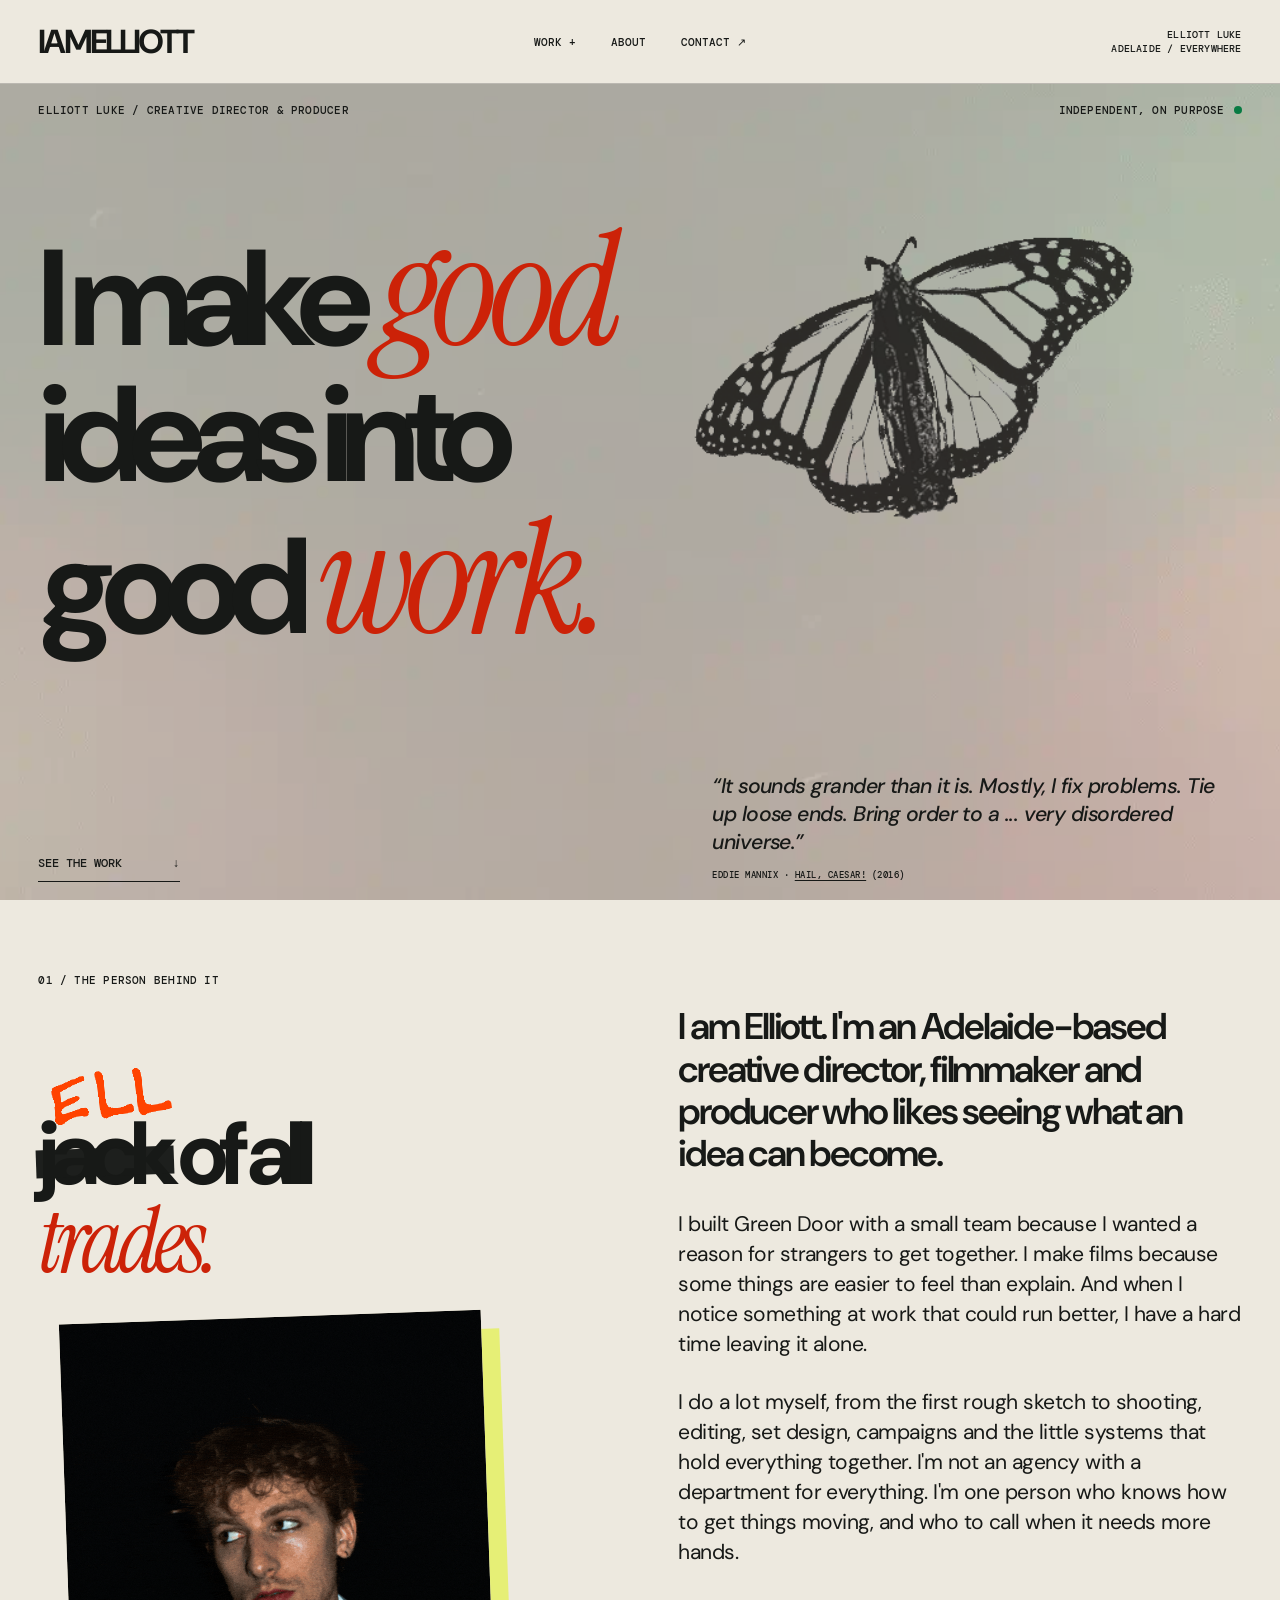
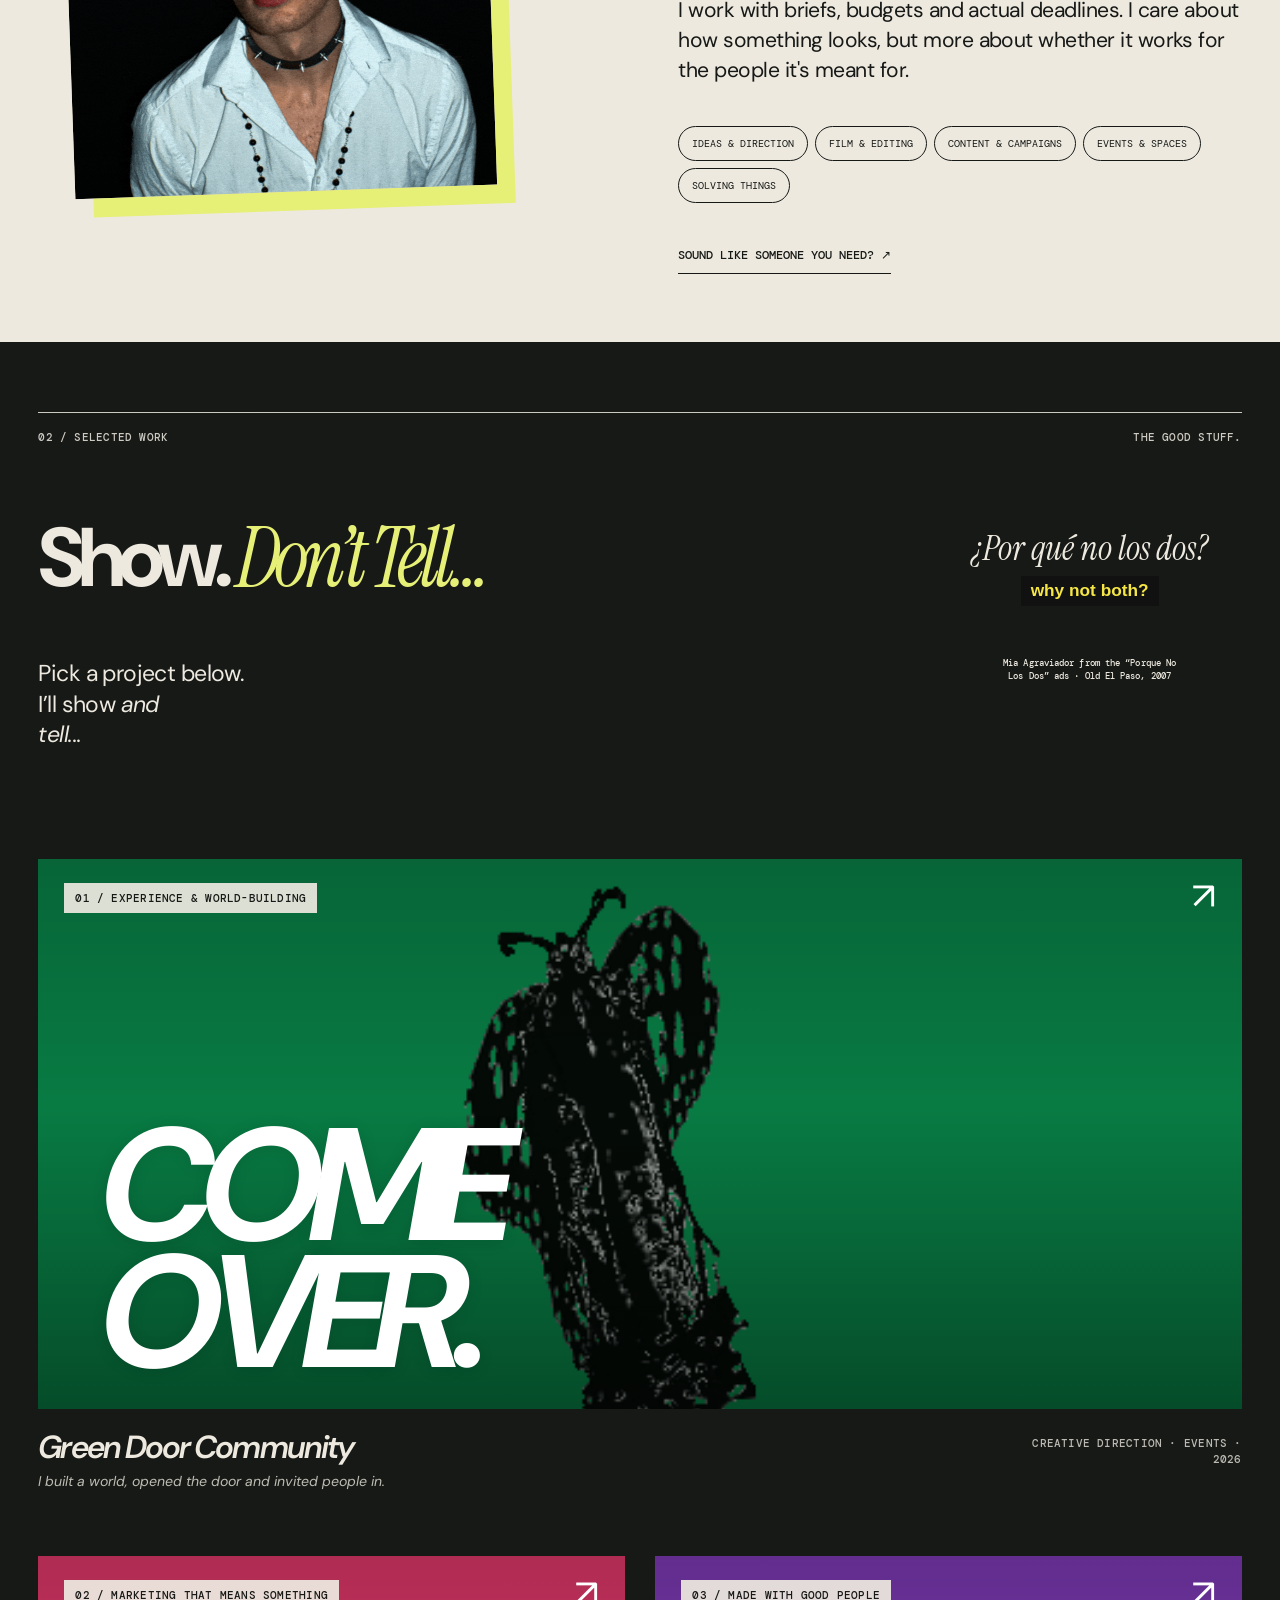
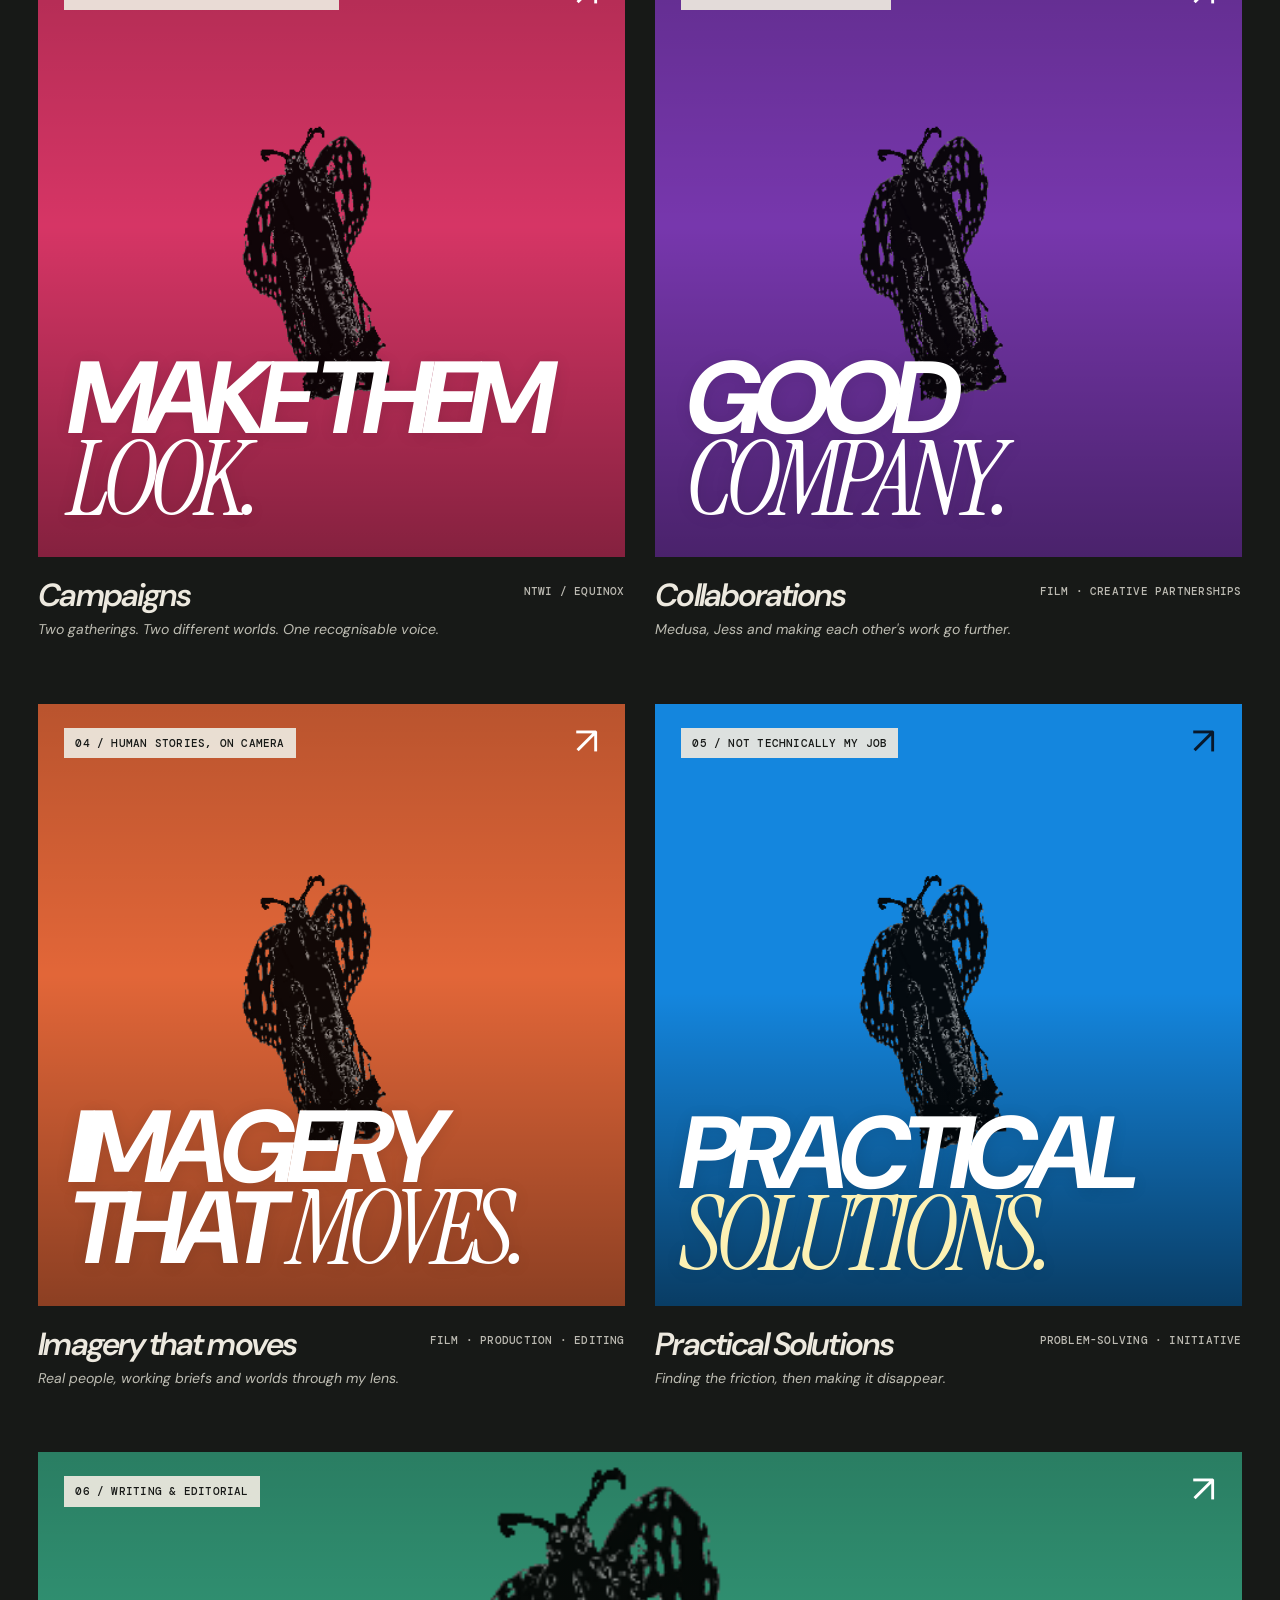
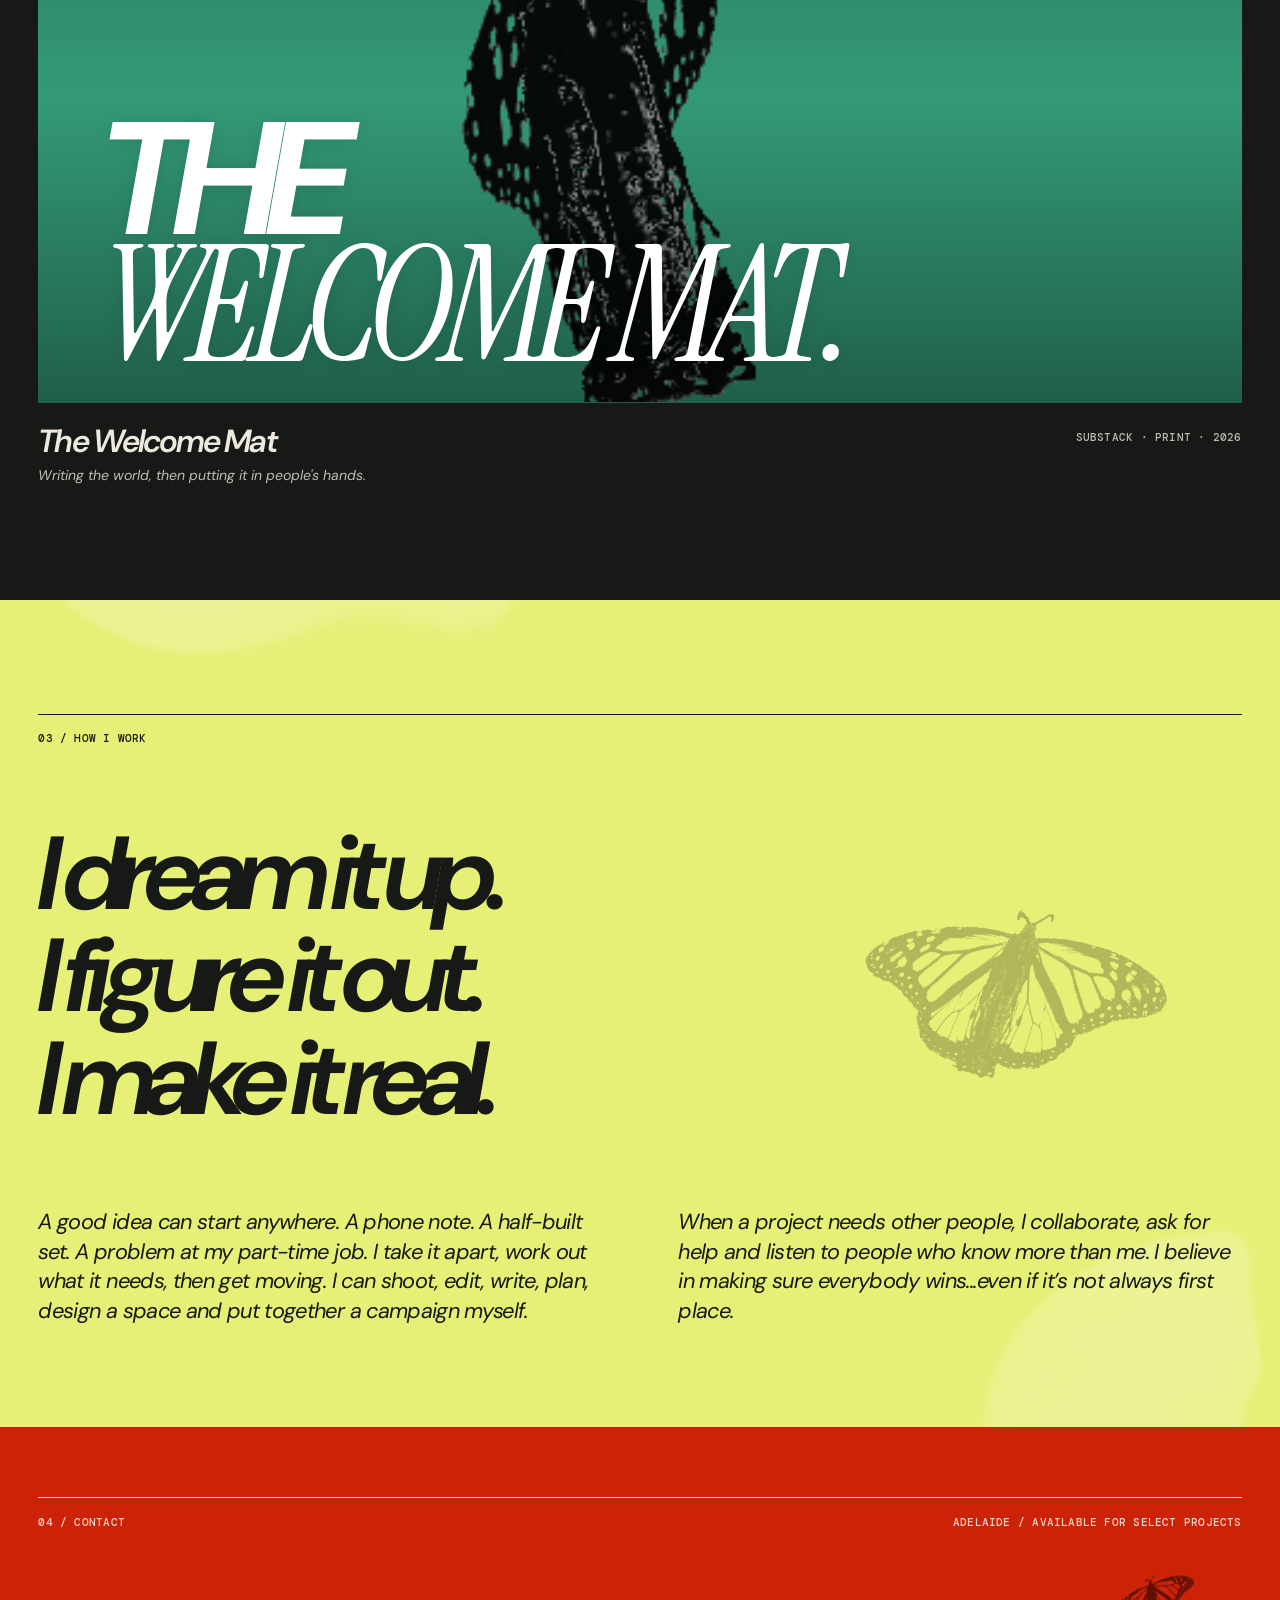
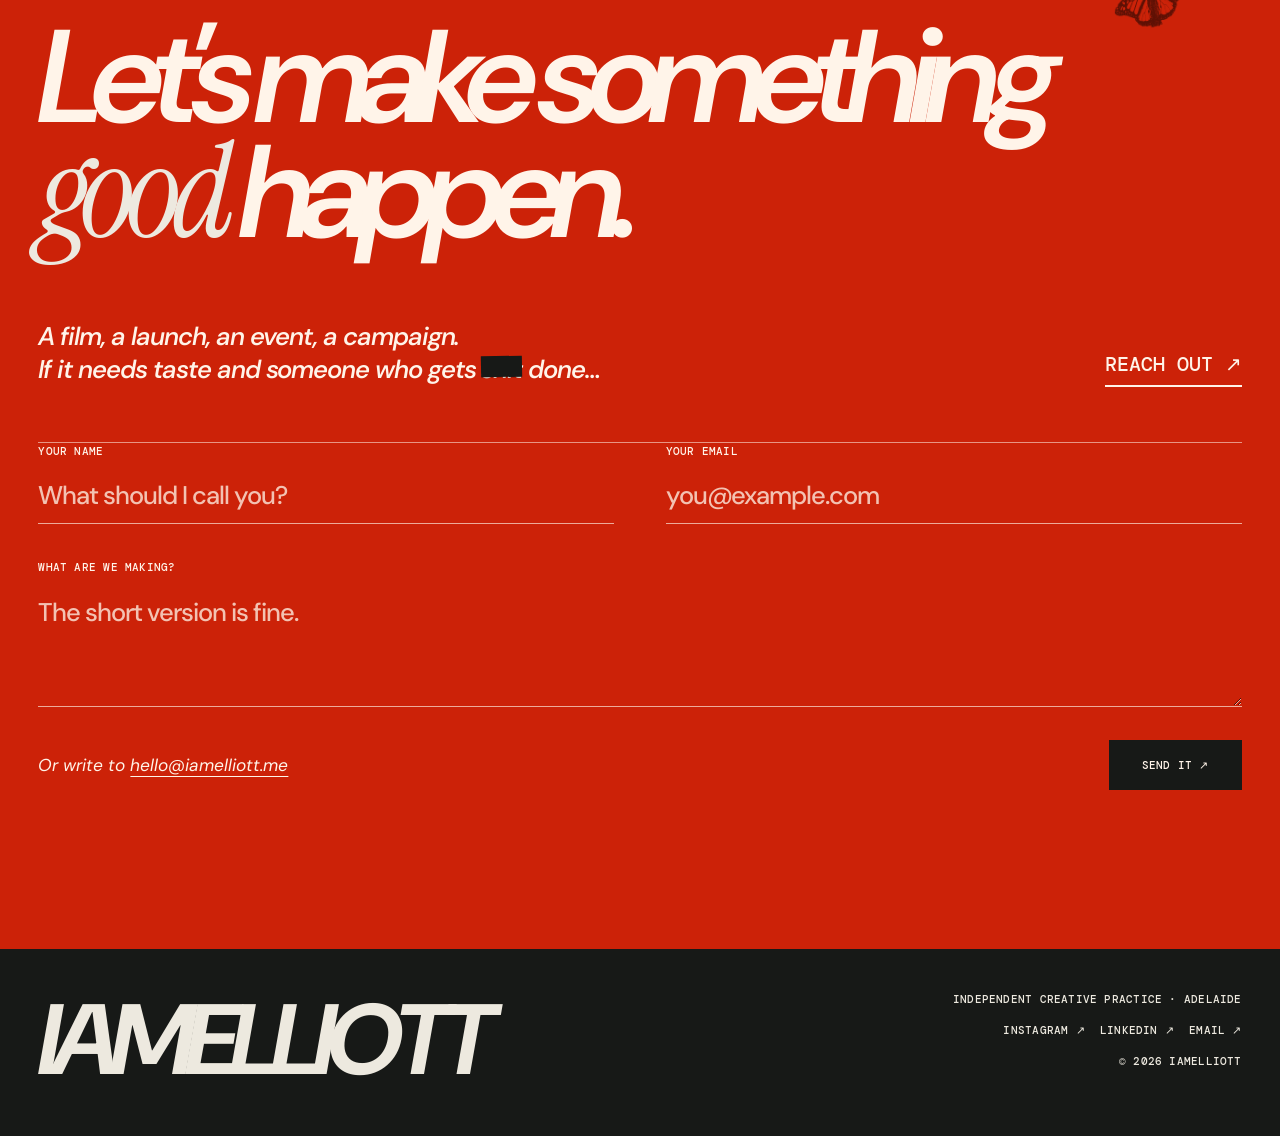
==== commit 87a68cd6: "Update index.html" ====
--- a/index.html
+++ b/index.html
@@ -51,7 +51,7 @@
       <span class="quote-translation">why not both?</span>
       <small>Mia Agraviador from the “Porque No Los Dos” ads · Old El Paso, 2007</small>
     </div>
-    <div class="work-pitch"><p><span class="work-pitch-lead">Pick a project below.</span><span>I’ll show </span> <em>and</em></h2> tell...</p></div>
+    <div class="work-pitch"><p><span class="work-pitch-lead">Pick a project below.</span><span>I’ll show <em>and </span><span>tell...</p></div></span>
   </div>
   <div class="work-grid">
     <article class="tile tile-feature tile-green" data-reveal><a href="work/greendoor.html" class="tile-visual"><video data-media="door" data-poster="fallback" data-preview muted loop playsinline preload="none"><source type="video/mp4"></video><span class="tile-index">01 / EXPERIENCE & WORLD-BUILDING</span><span class="tile-icon">↗</span><span class="tile-text tile-text-lg">COME<br>OVER.</span></a><div class="tile-caption"><div><h3>Green Door Community</h3><p>I built a world, opened the door and invited people in.</p></div><span>CREATIVE DIRECTION · EVENTS · 2026</span></div></article>
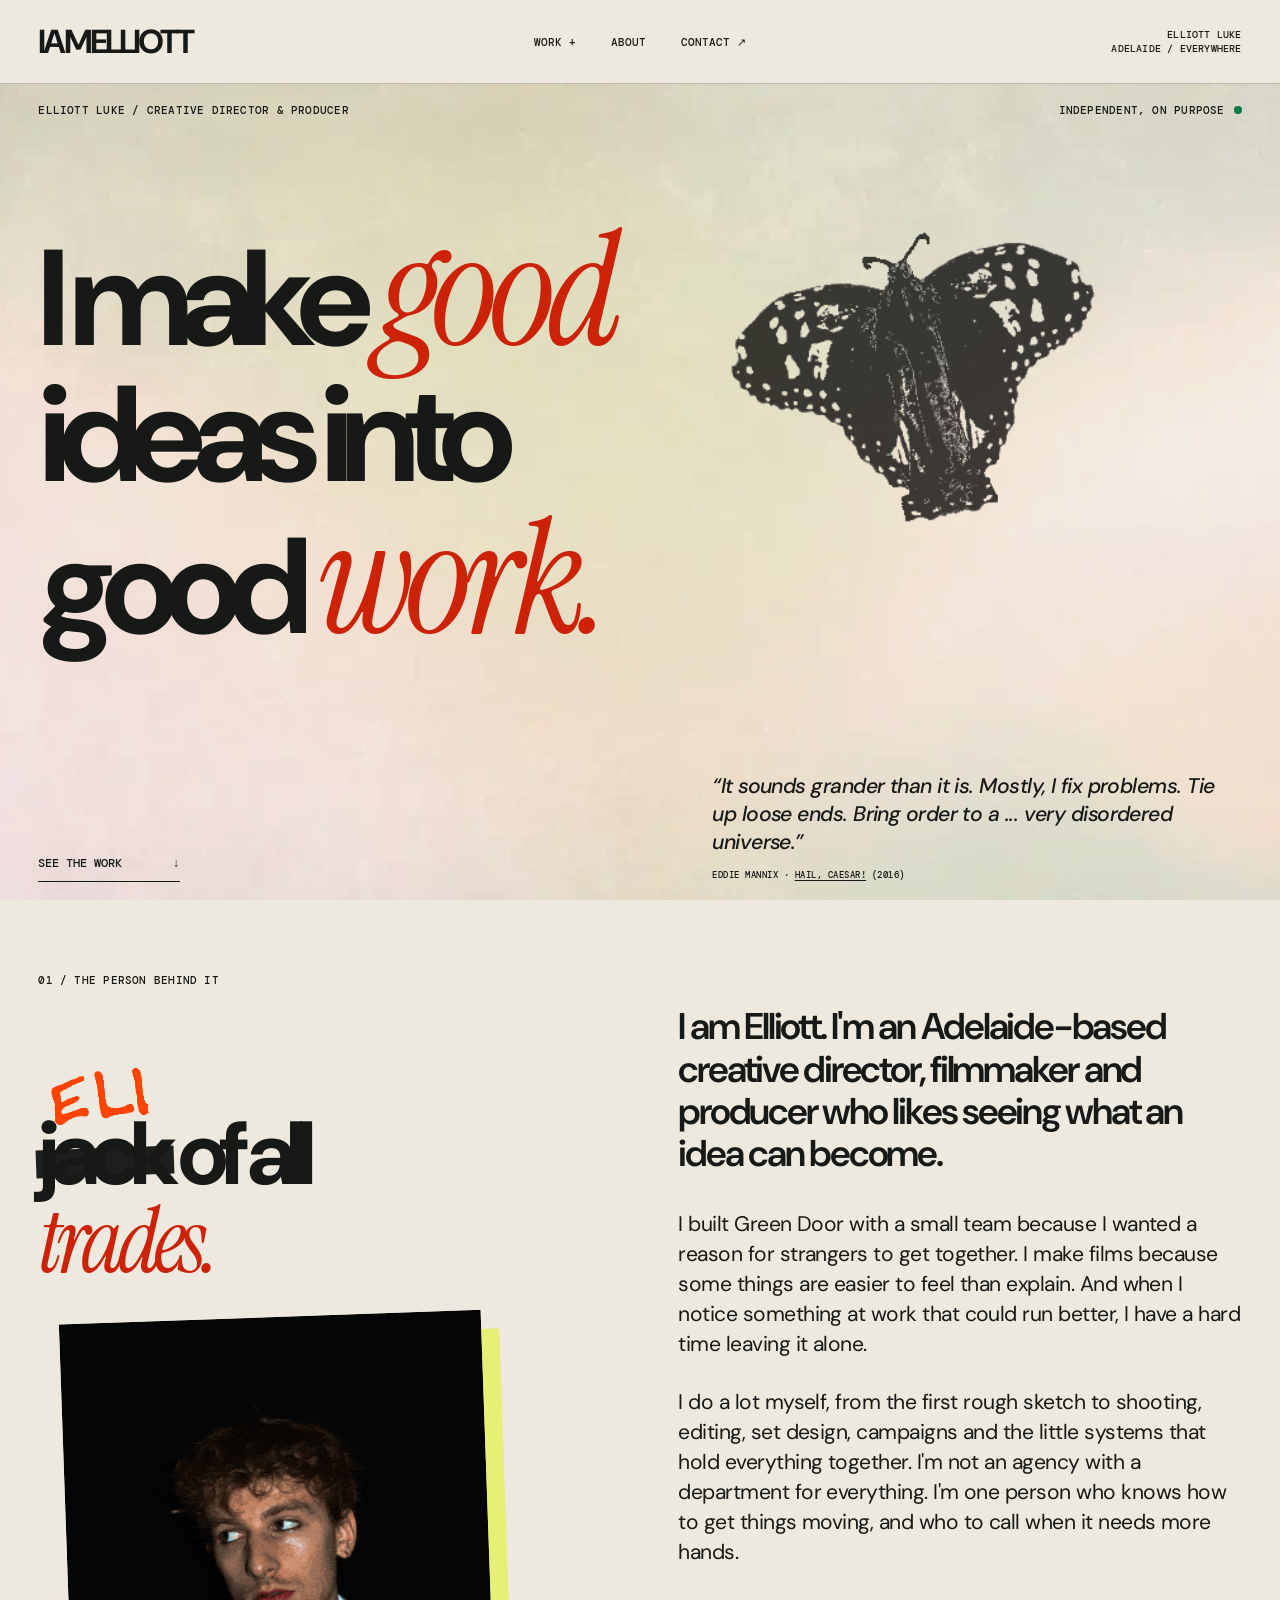
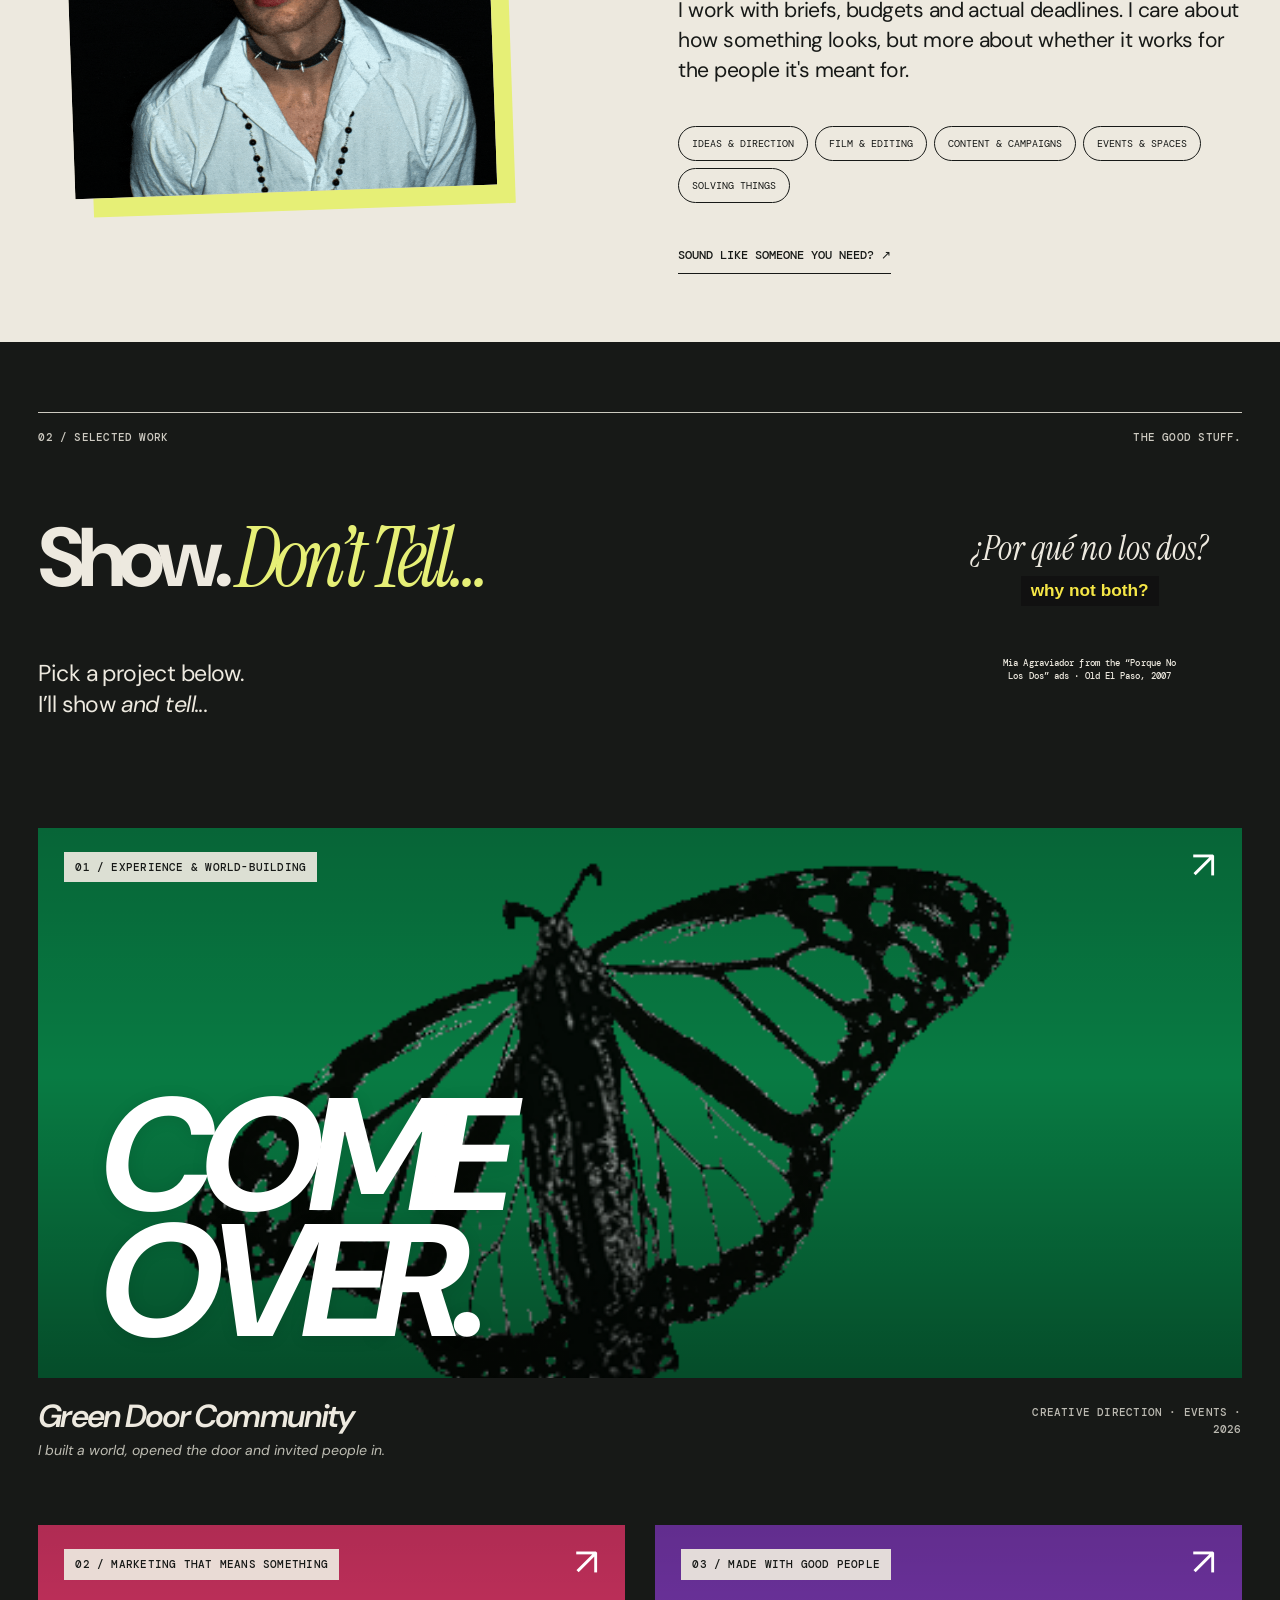
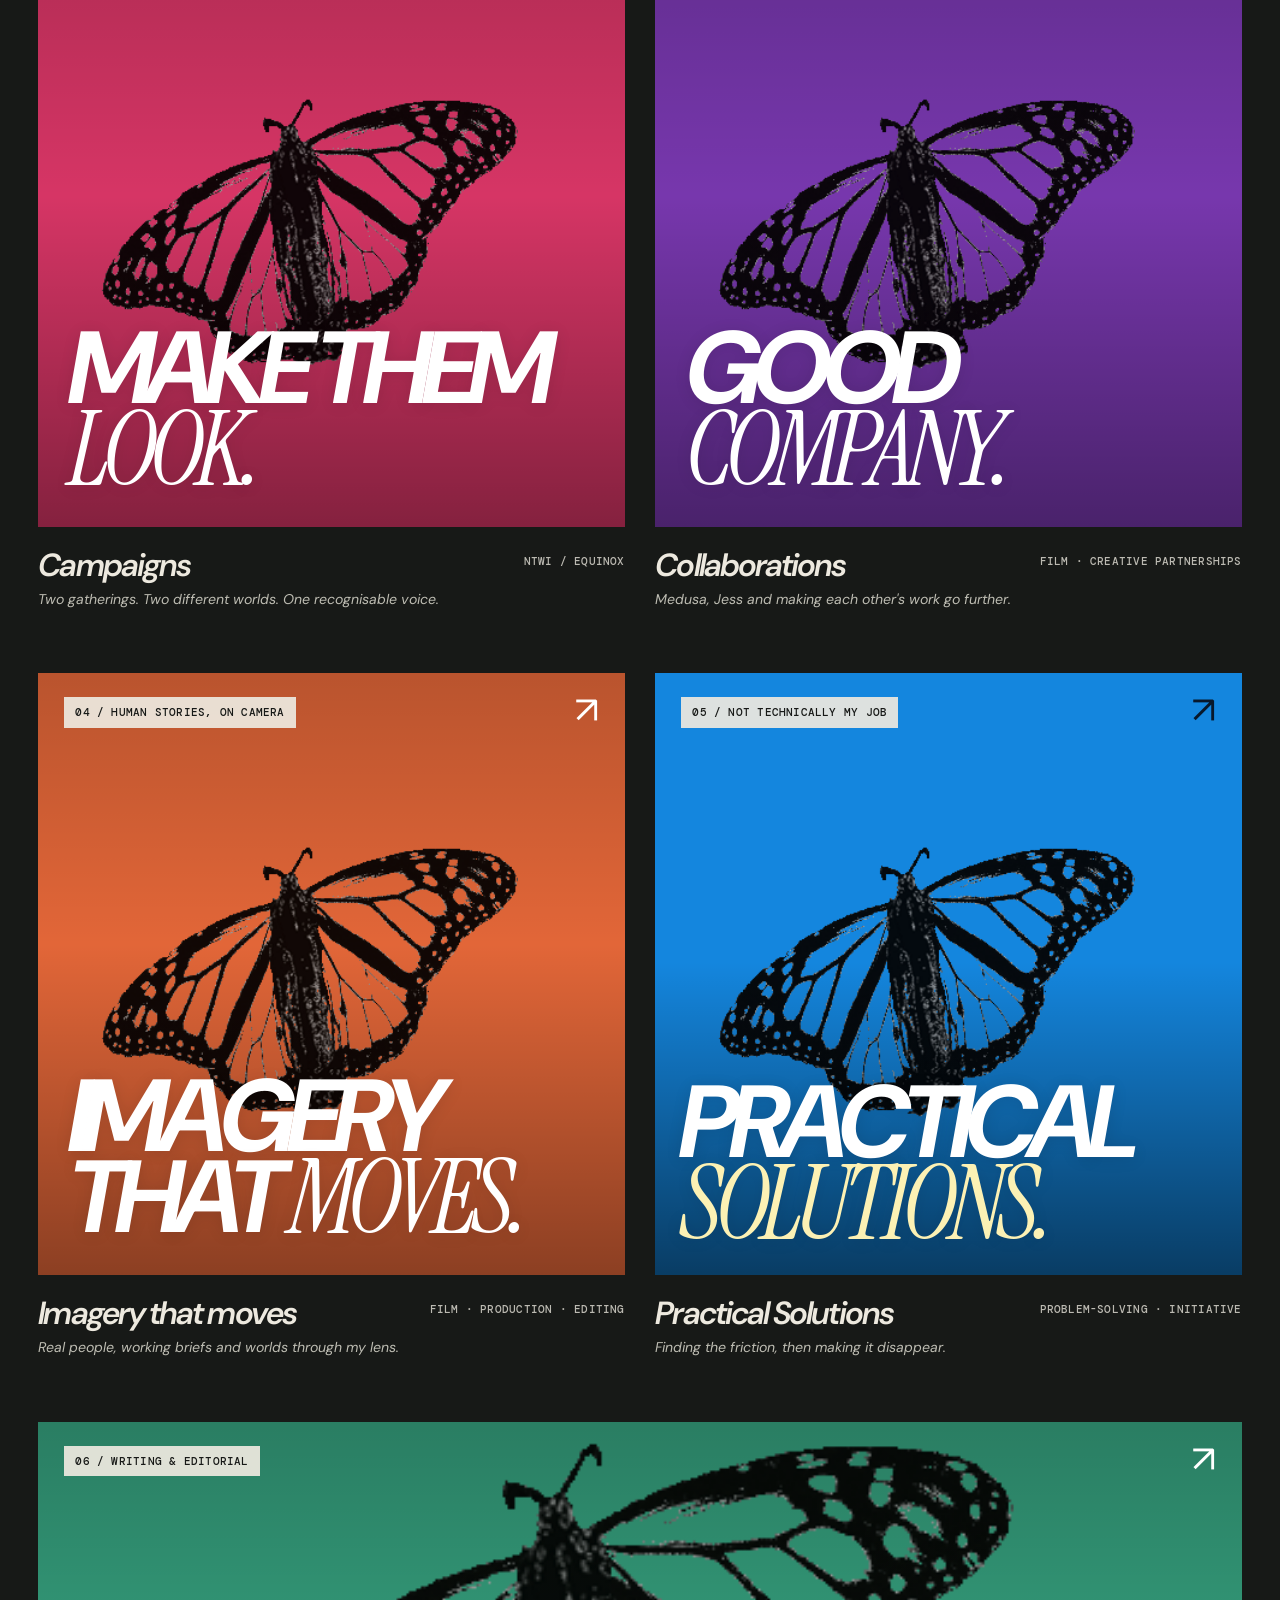
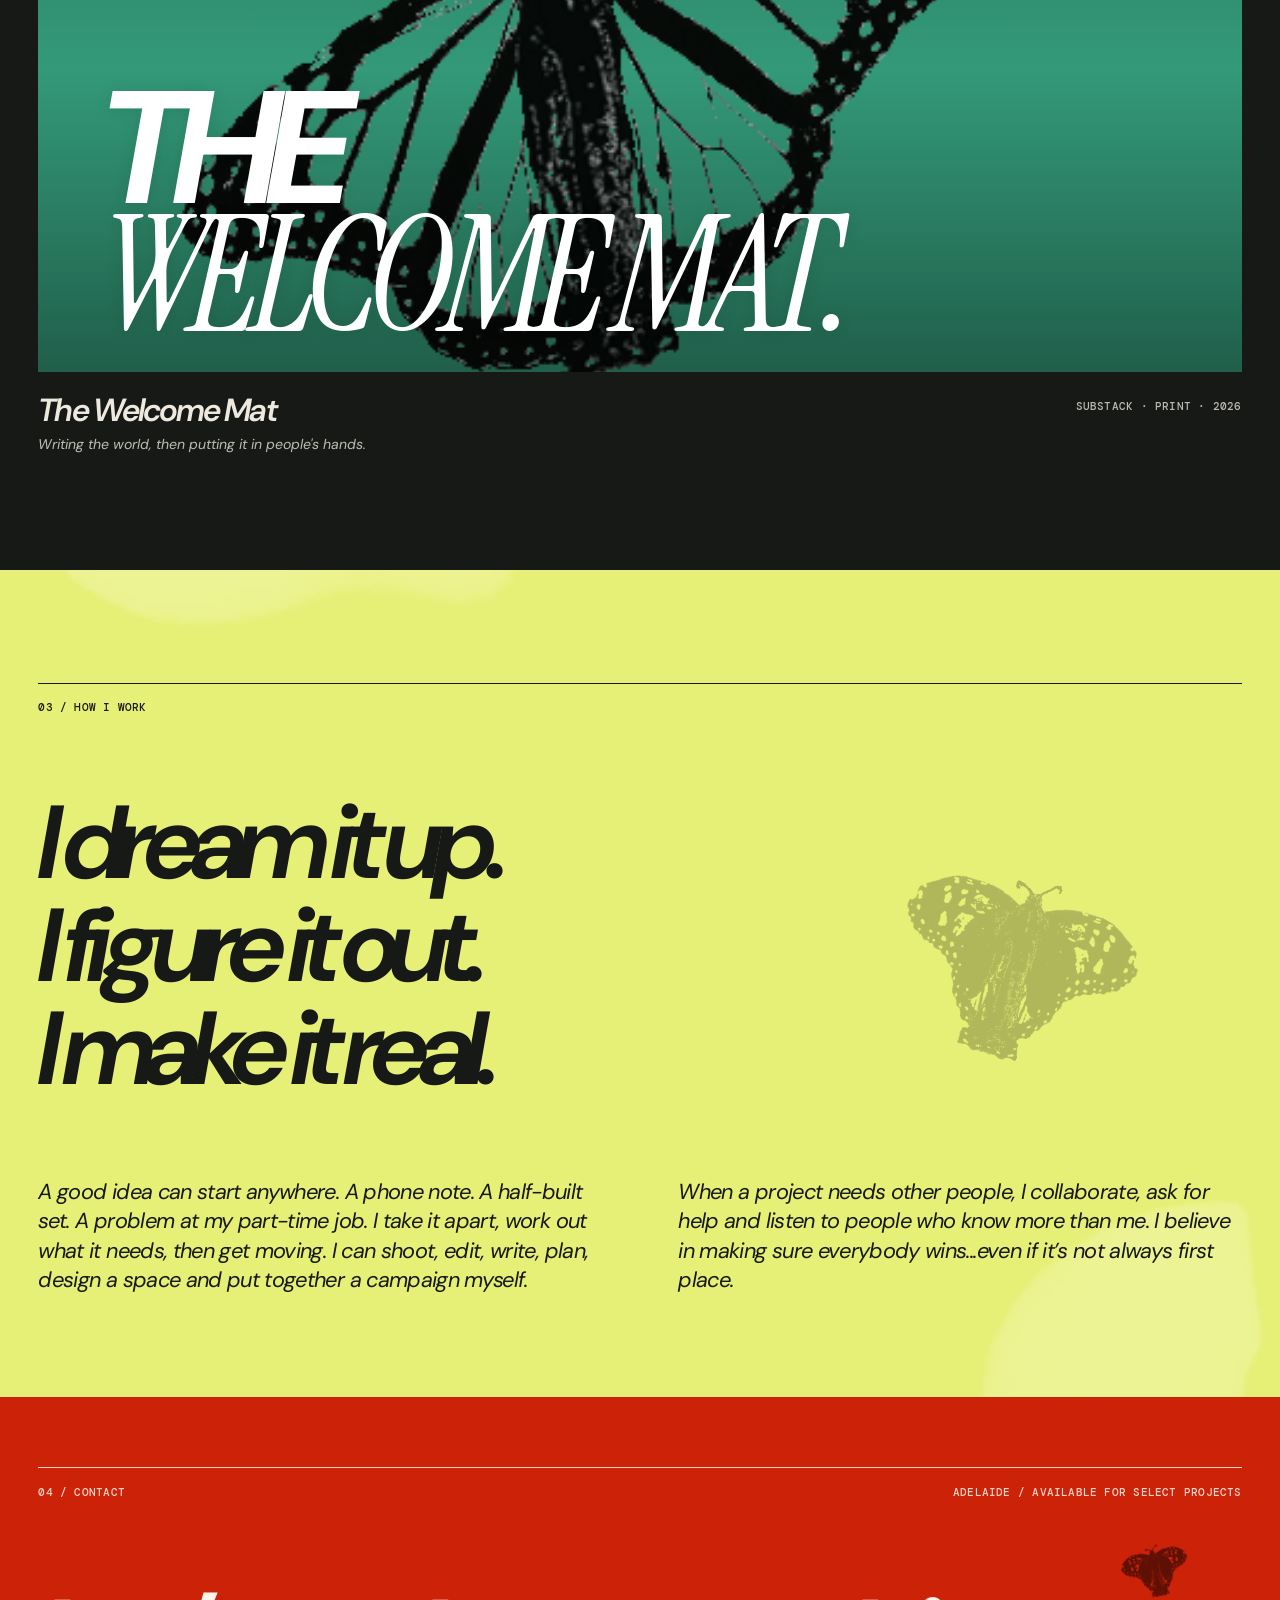
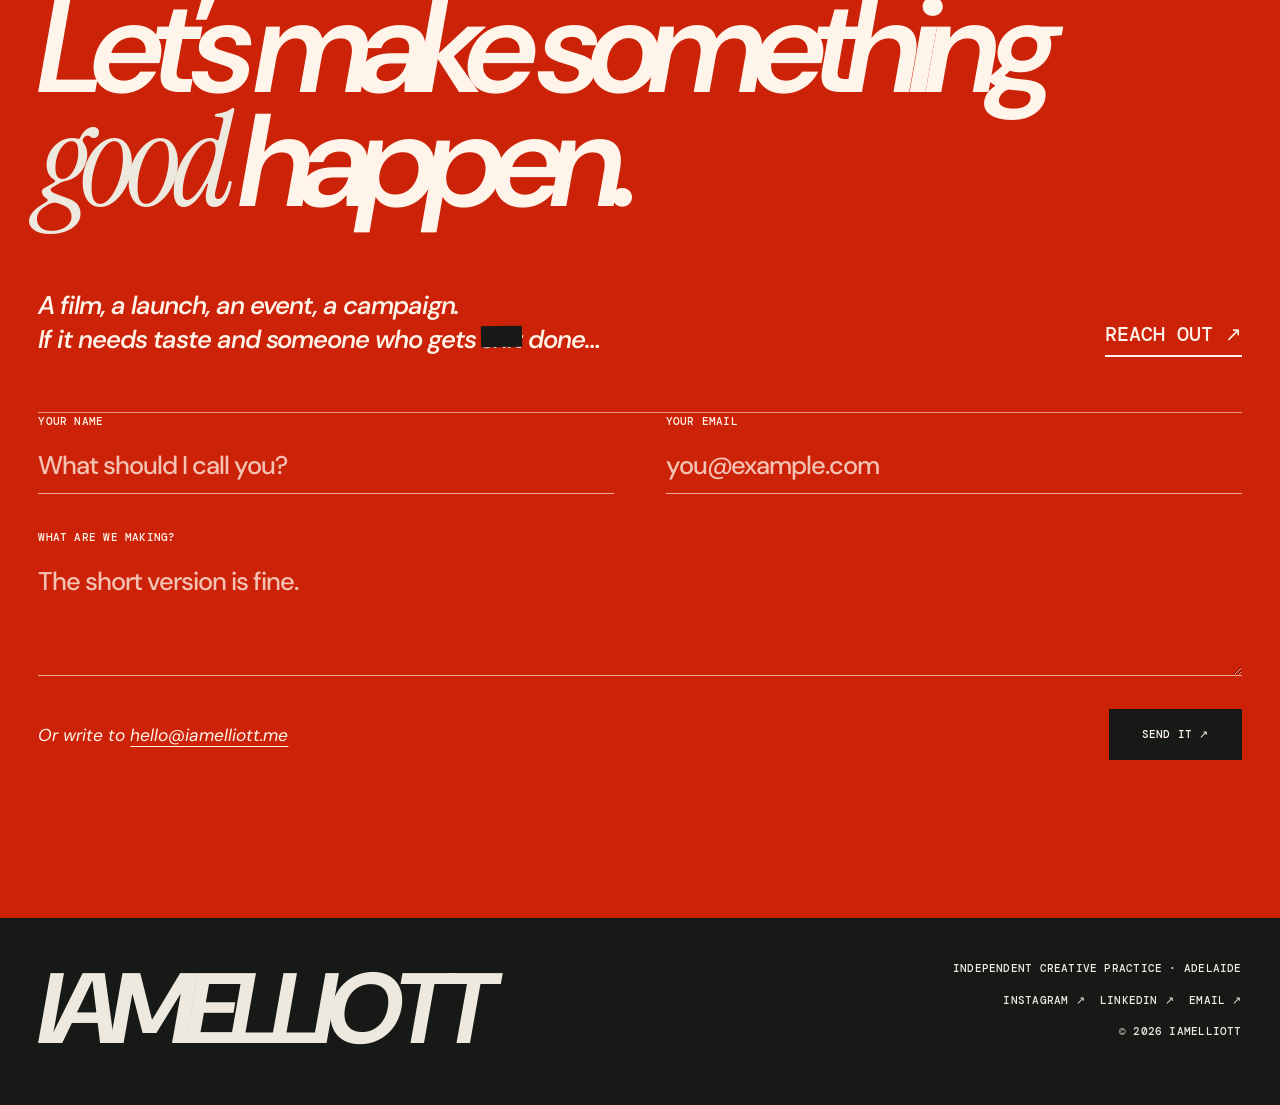
==== commit 6df77262: "Update index.html" ====
--- a/index.html
+++ b/index.html
@@ -51,7 +51,7 @@
       <span class="quote-translation">why not both?</span>
       <small>Mia Agraviador from the “Porque No Los Dos” ads · Old El Paso, 2007</small>
     </div>
-    <div class="work-pitch"><p><span class="work-pitch-lead">Pick a project below.</span><span>I’ll show <em>and </span><span>tell...</p></div></span>
+    <div class="work-pitch"><p><span class="work-pitch-lead">Pick a project below.</span><span>I’ll show <em>and tell...</p></div></span>
   </div>
   <div class="work-grid">
     <article class="tile tile-feature tile-green" data-reveal><a href="work/greendoor.html" class="tile-visual"><video data-media="door" data-poster="fallback" data-preview muted loop playsinline preload="none"><source type="video/mp4"></video><span class="tile-index">01 / EXPERIENCE & WORLD-BUILDING</span><span class="tile-icon">↗</span><span class="tile-text tile-text-lg">COME<br>OVER.</span></a><div class="tile-caption"><div><h3>Green Door Community</h3><p>I built a world, opened the door and invited people in.</p></div><span>CREATIVE DIRECTION · EVENTS · 2026</span></div></article>
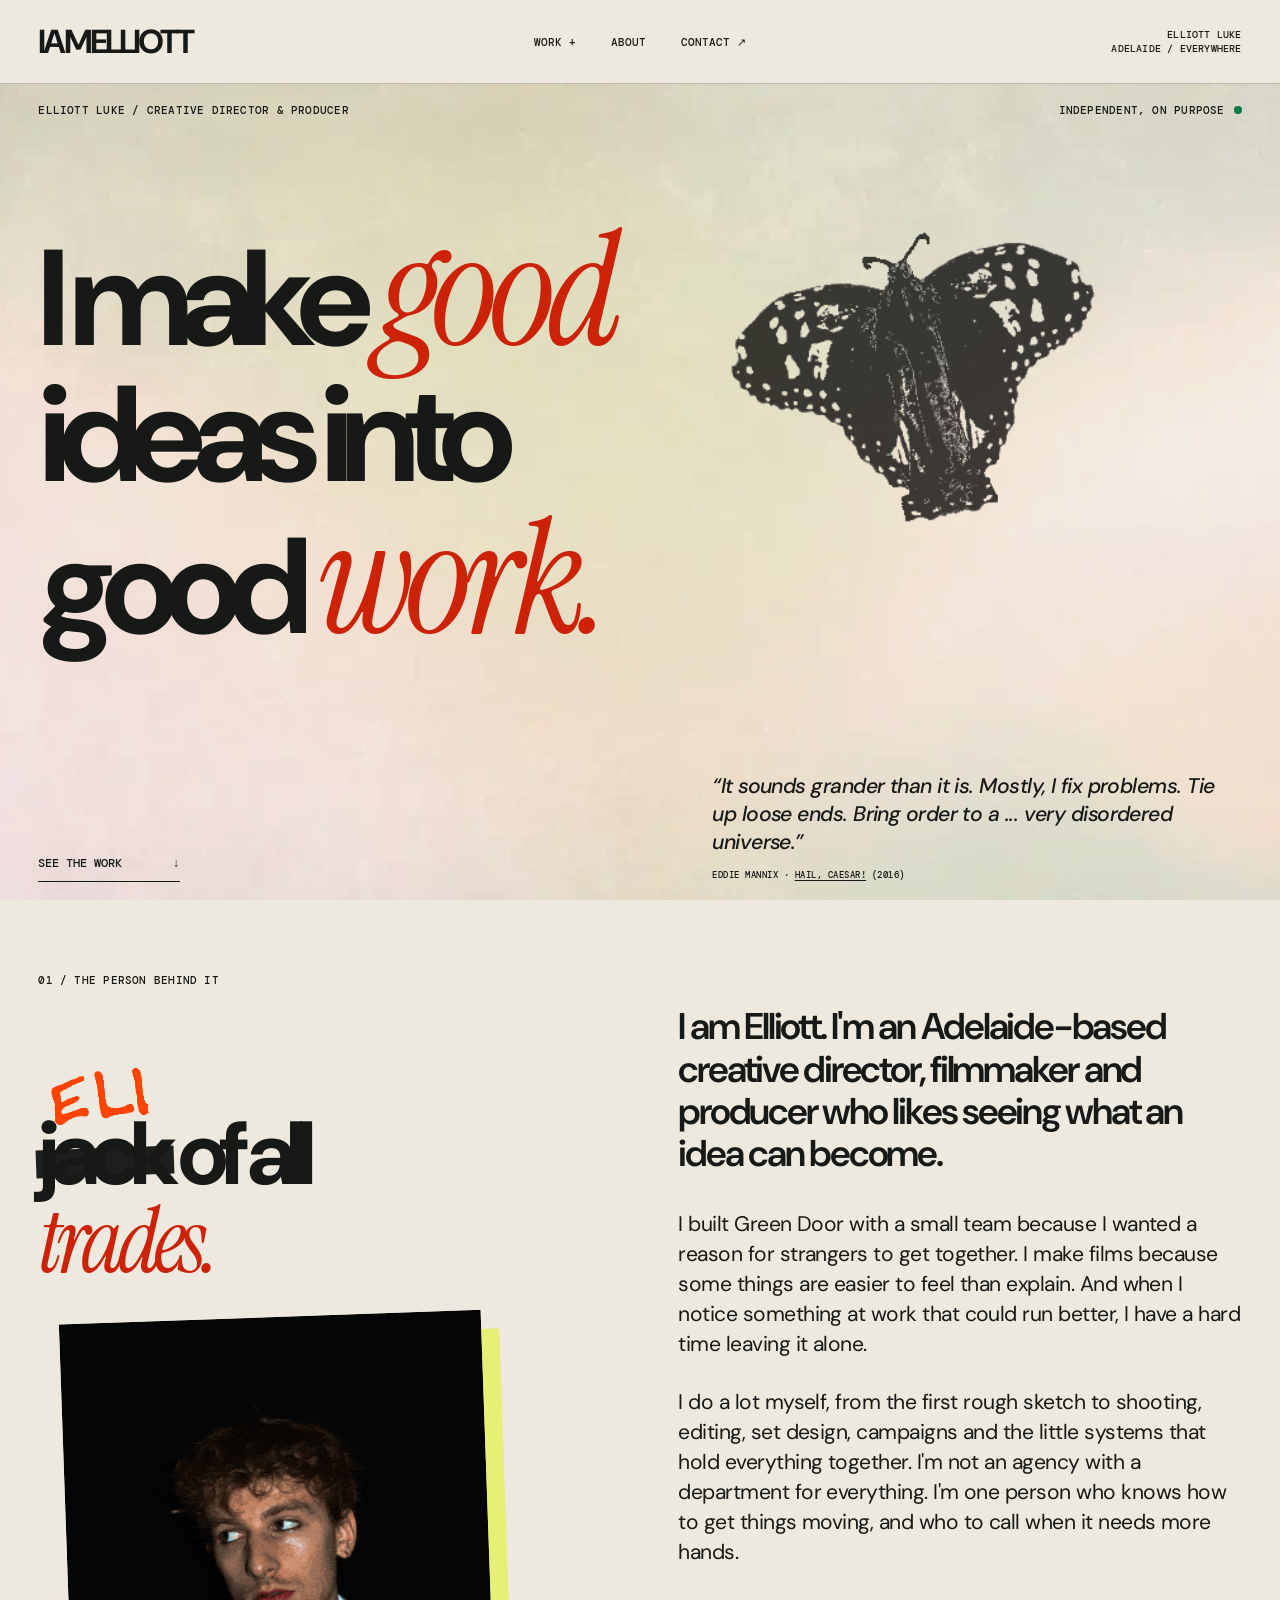
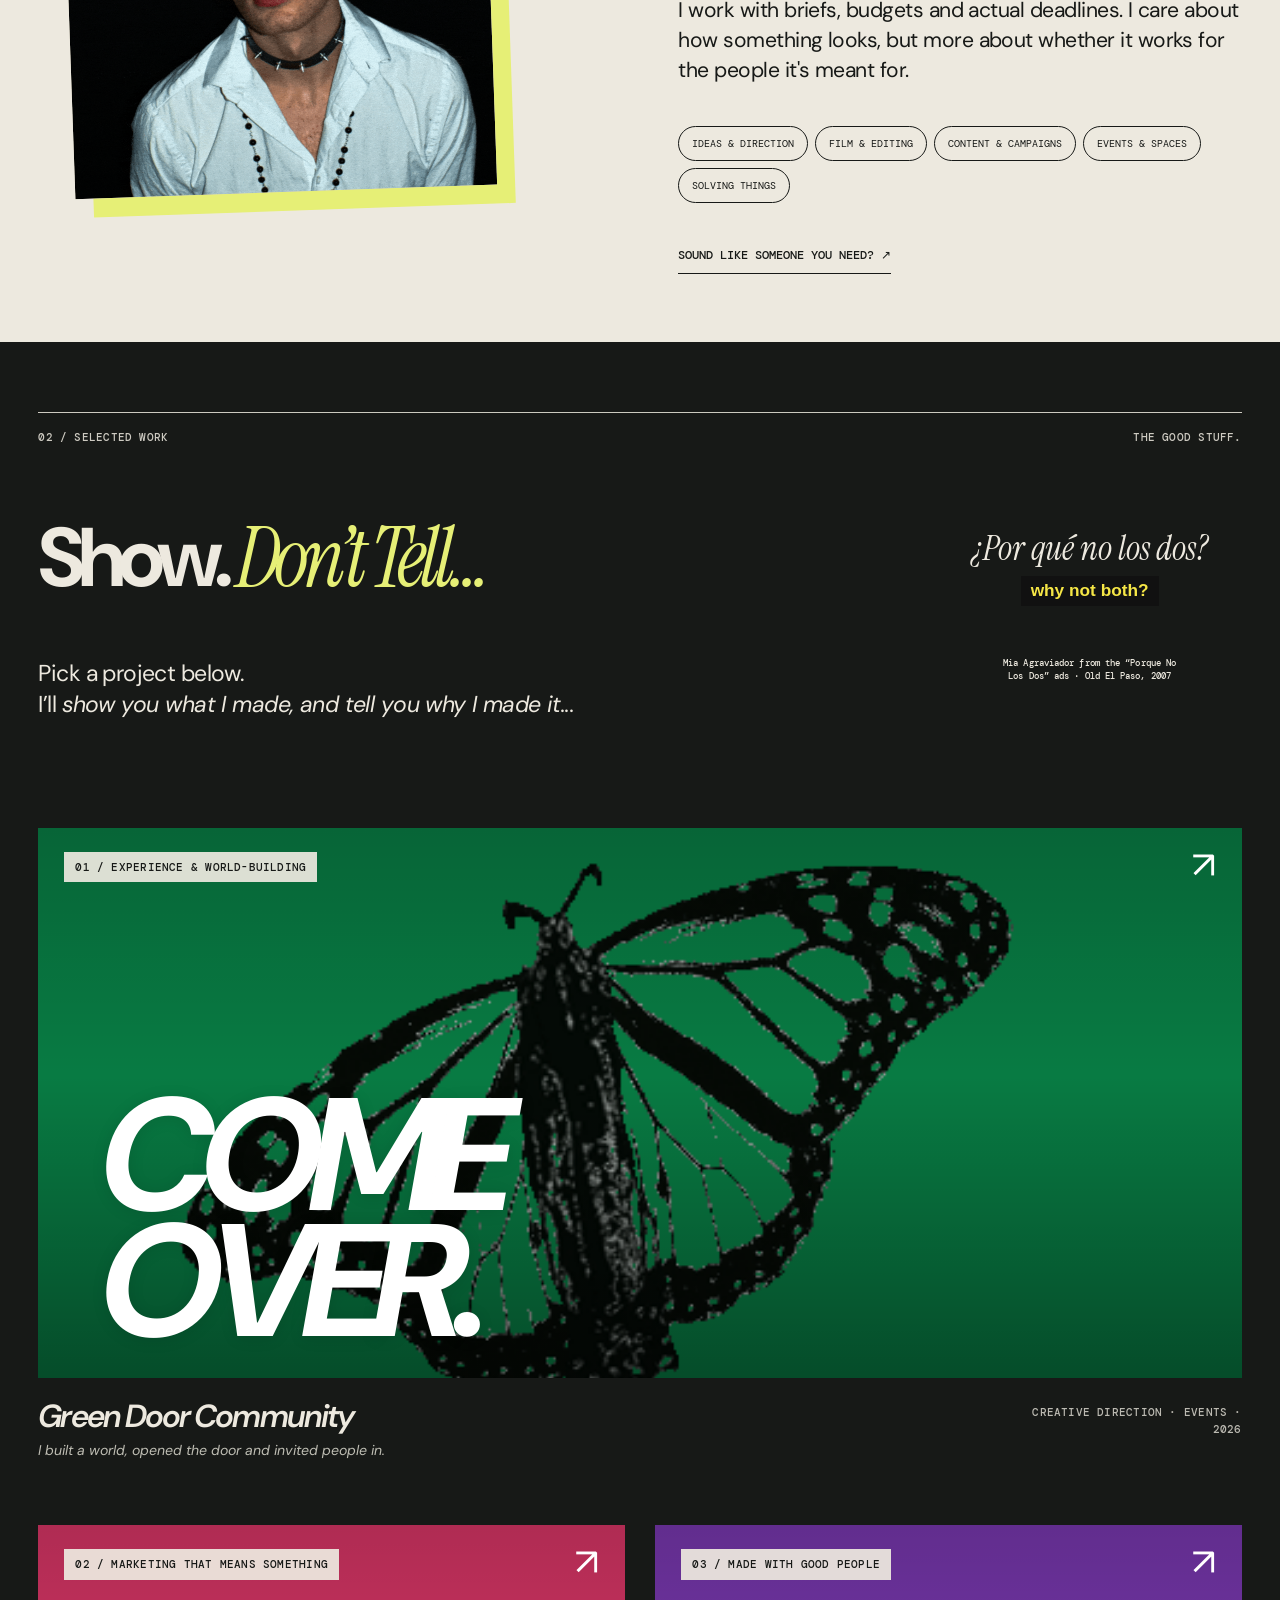
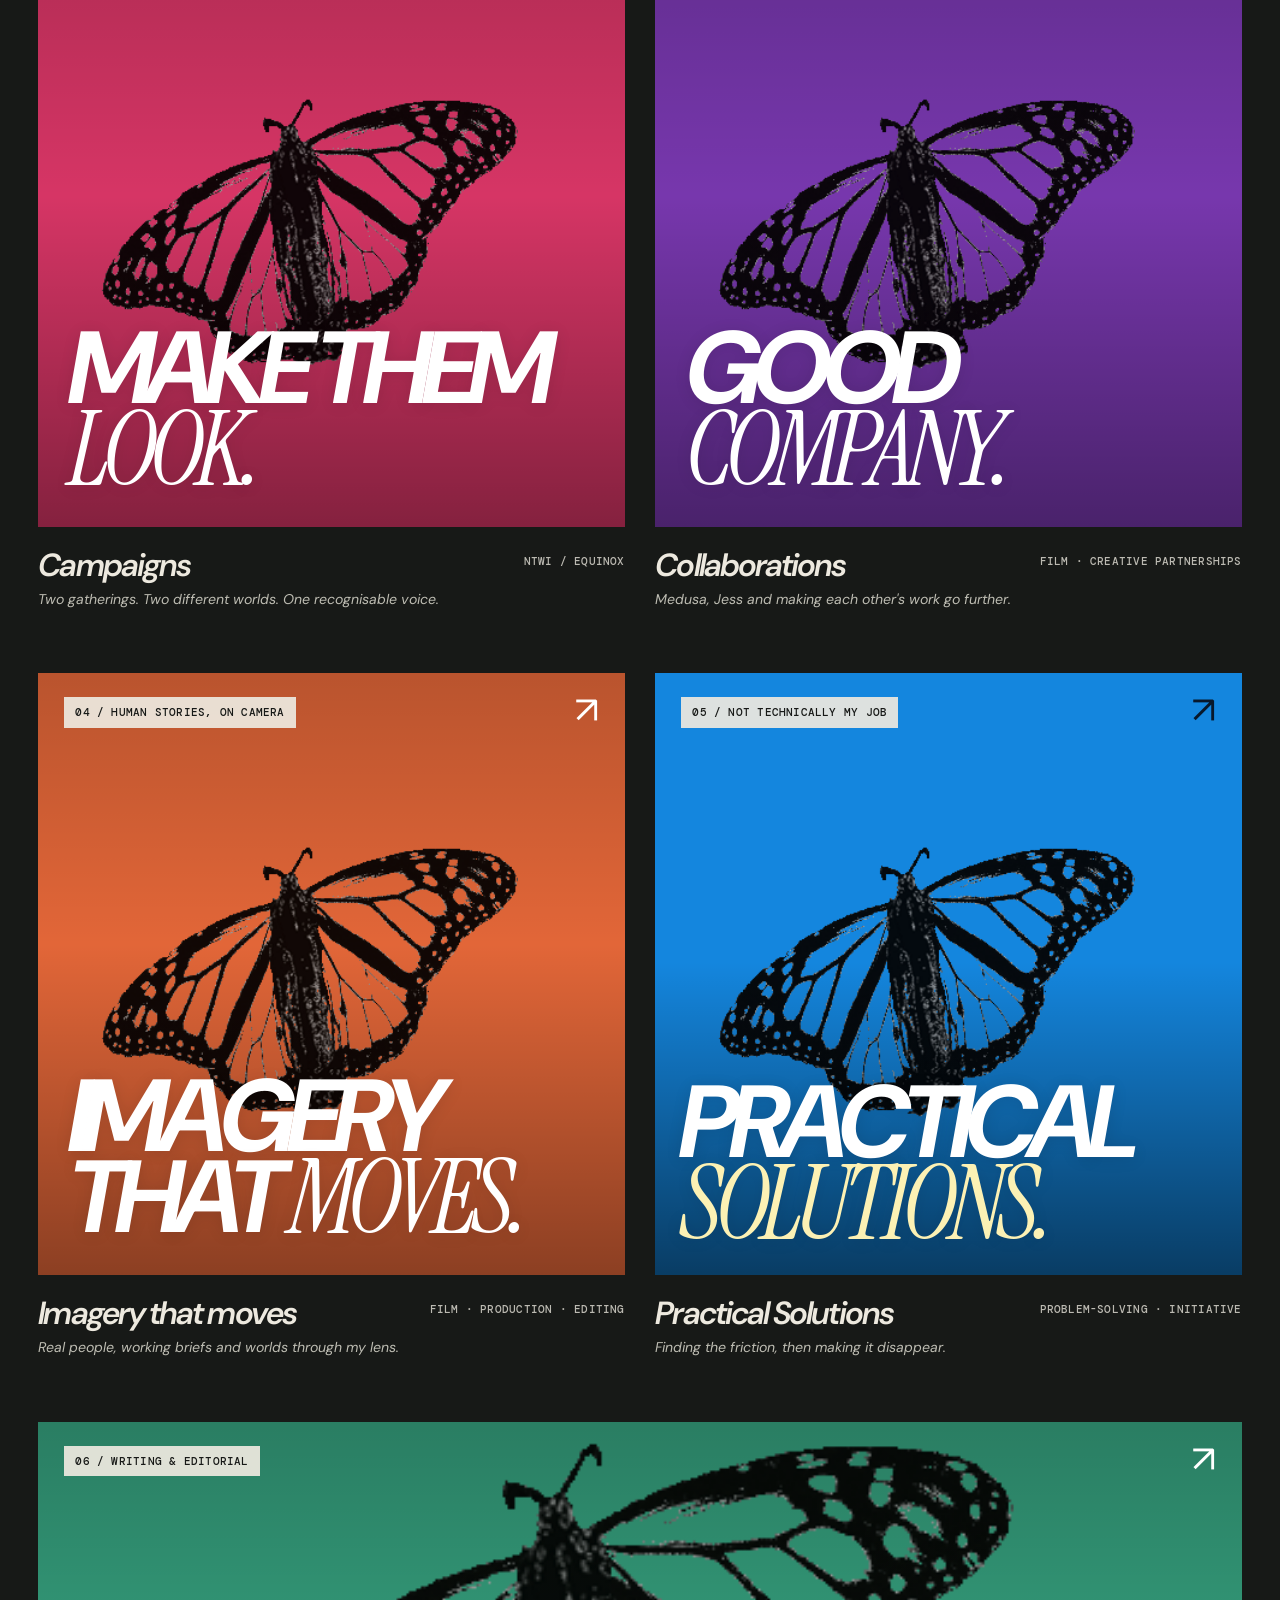
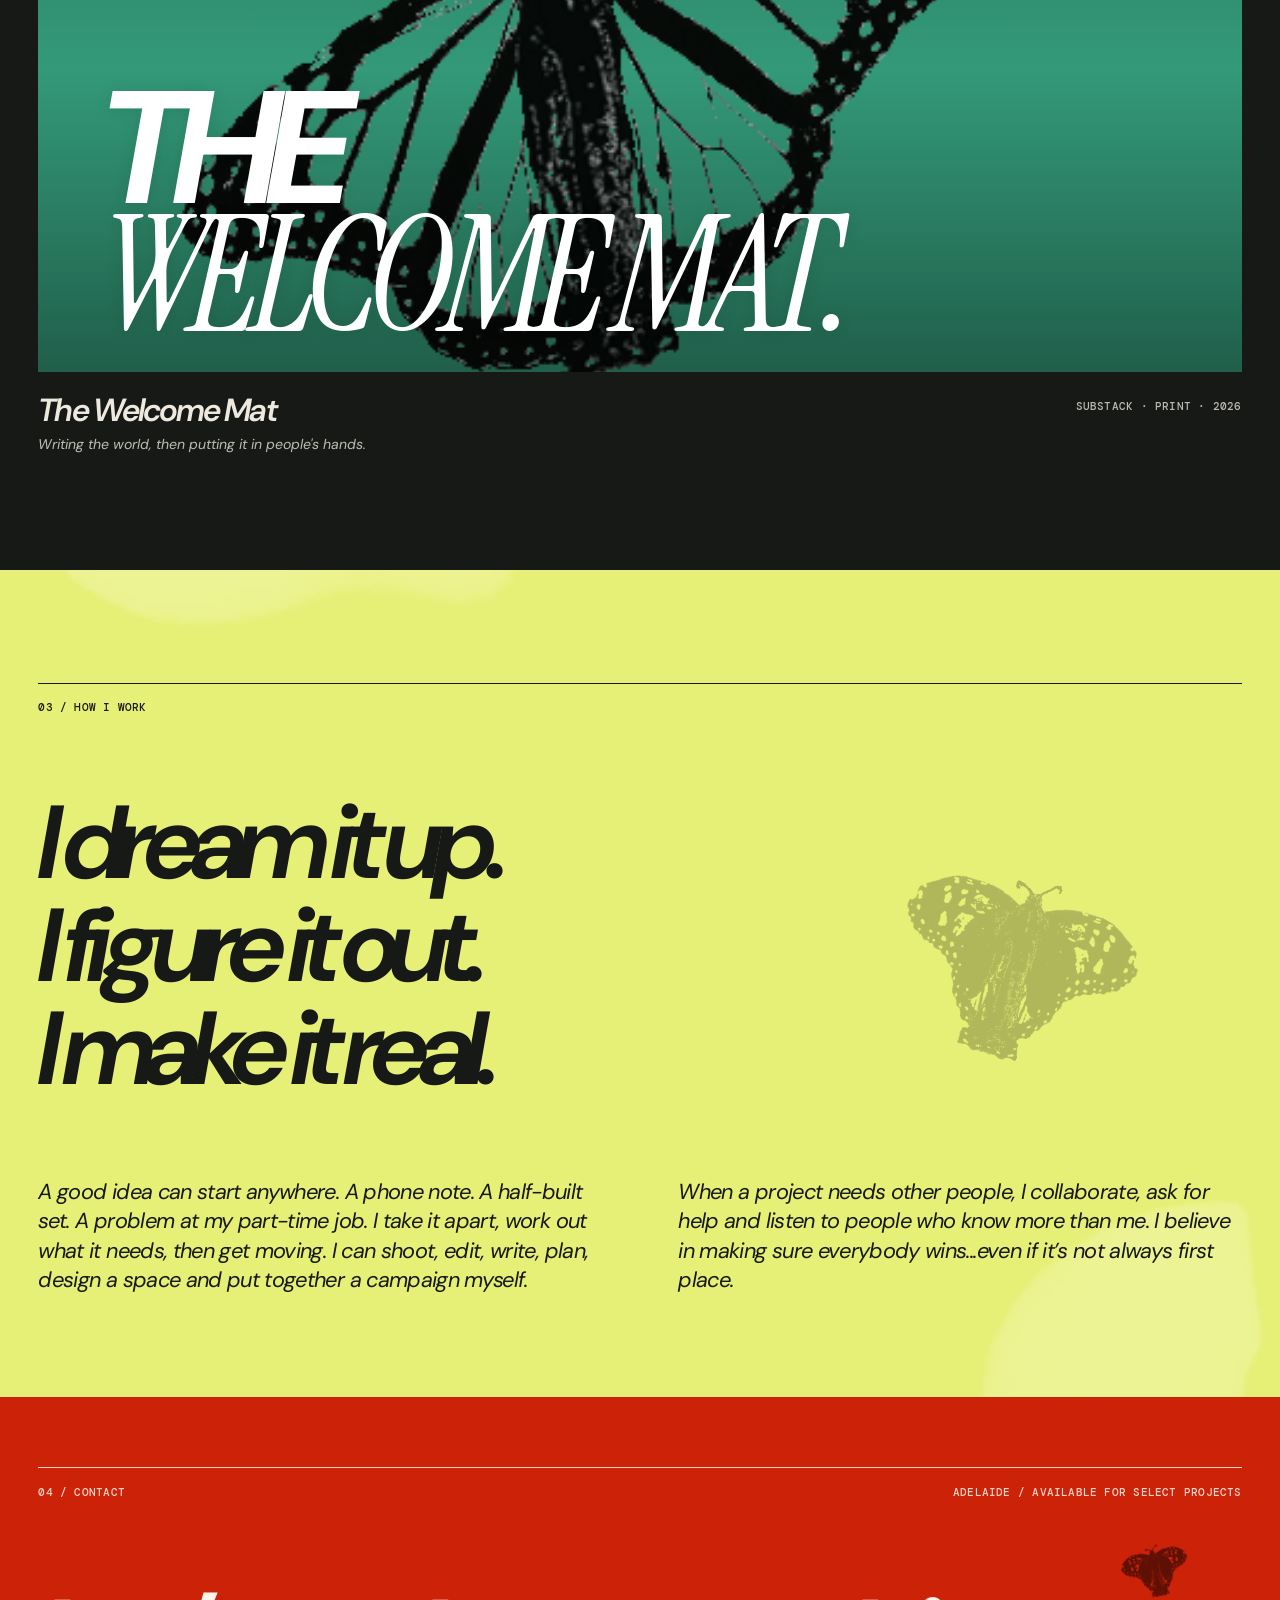
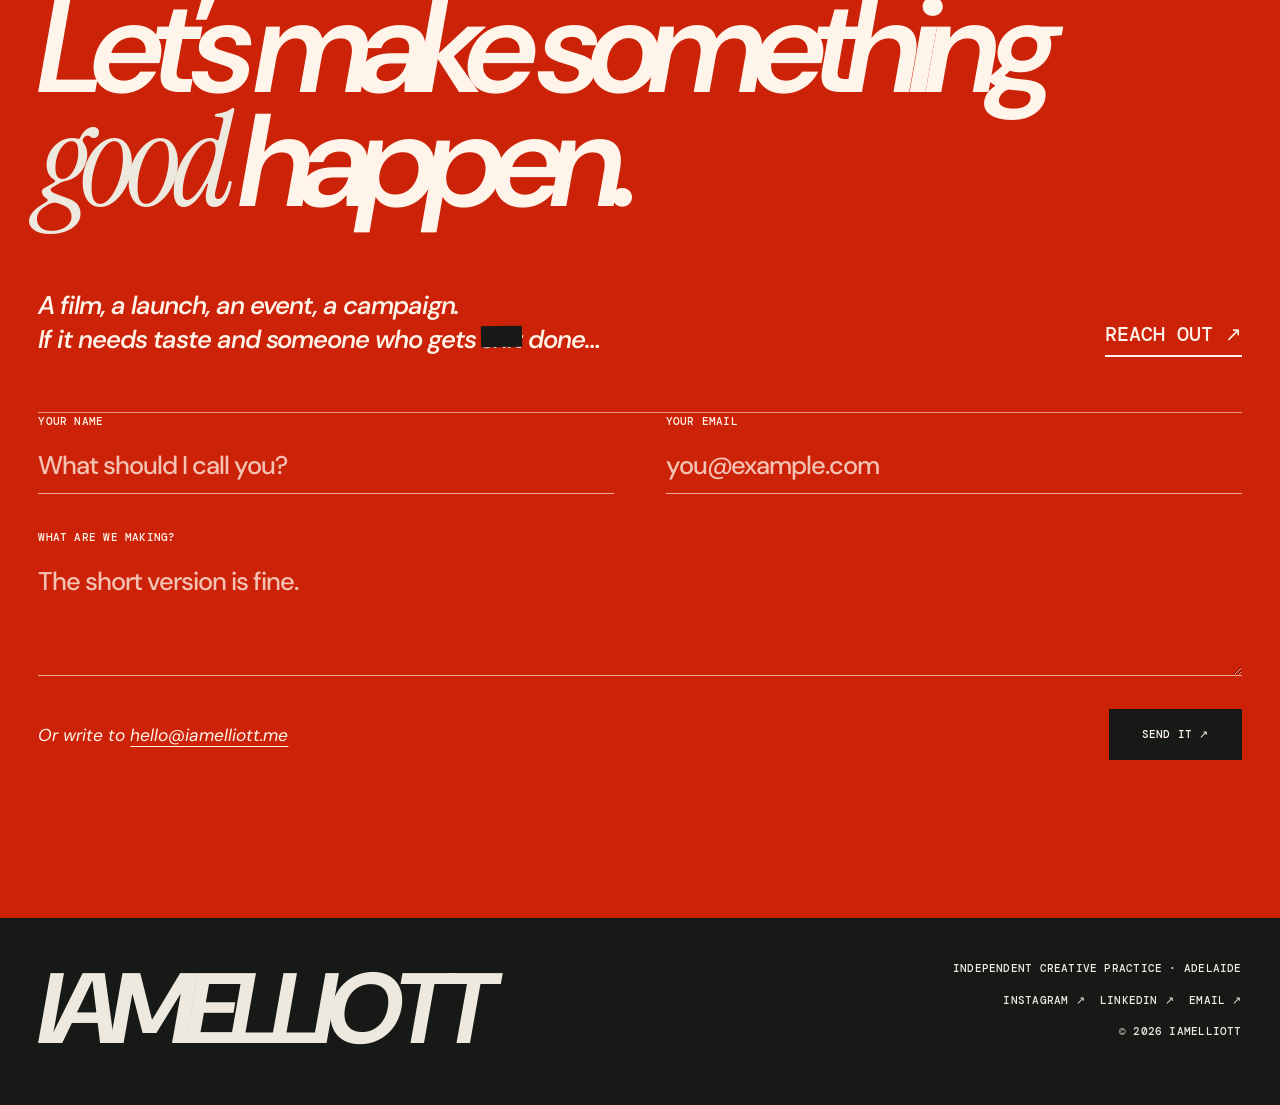
==== commit c453c3d1: "Update index.html tweaking show dont tell phrasing" ====
--- a/index.html
+++ b/index.html
@@ -51,7 +51,7 @@
       <span class="quote-translation">why not both?</span>
       <small>Mia Agraviador from the “Porque No Los Dos” ads · Old El Paso, 2007</small>
     </div>
-    <div class="work-pitch"><p><span class="work-pitch-lead">Pick a project below.</span><span>I’ll show <em>and tell...</p></div></span>
+    <div class="work-pitch"><p><span class="work-pitch-lead">Pick a project below.</span><span>I’ll <em>show you what I made, and <em>tell you why I made it...</span></p></div>
   </div>
   <div class="work-grid">
     <article class="tile tile-feature tile-green" data-reveal><a href="work/greendoor.html" class="tile-visual"><video data-media="door" data-poster="fallback" data-preview muted loop playsinline preload="none"><source type="video/mp4"></video><span class="tile-index">01 / EXPERIENCE & WORLD-BUILDING</span><span class="tile-icon">↗</span><span class="tile-text tile-text-lg">COME<br>OVER.</span></a><div class="tile-caption"><div><h3>Green Door Community</h3><p>I built a world, opened the door and invited people in.</p></div><span>CREATIVE DIRECTION · EVENTS · 2026</span></div></article>
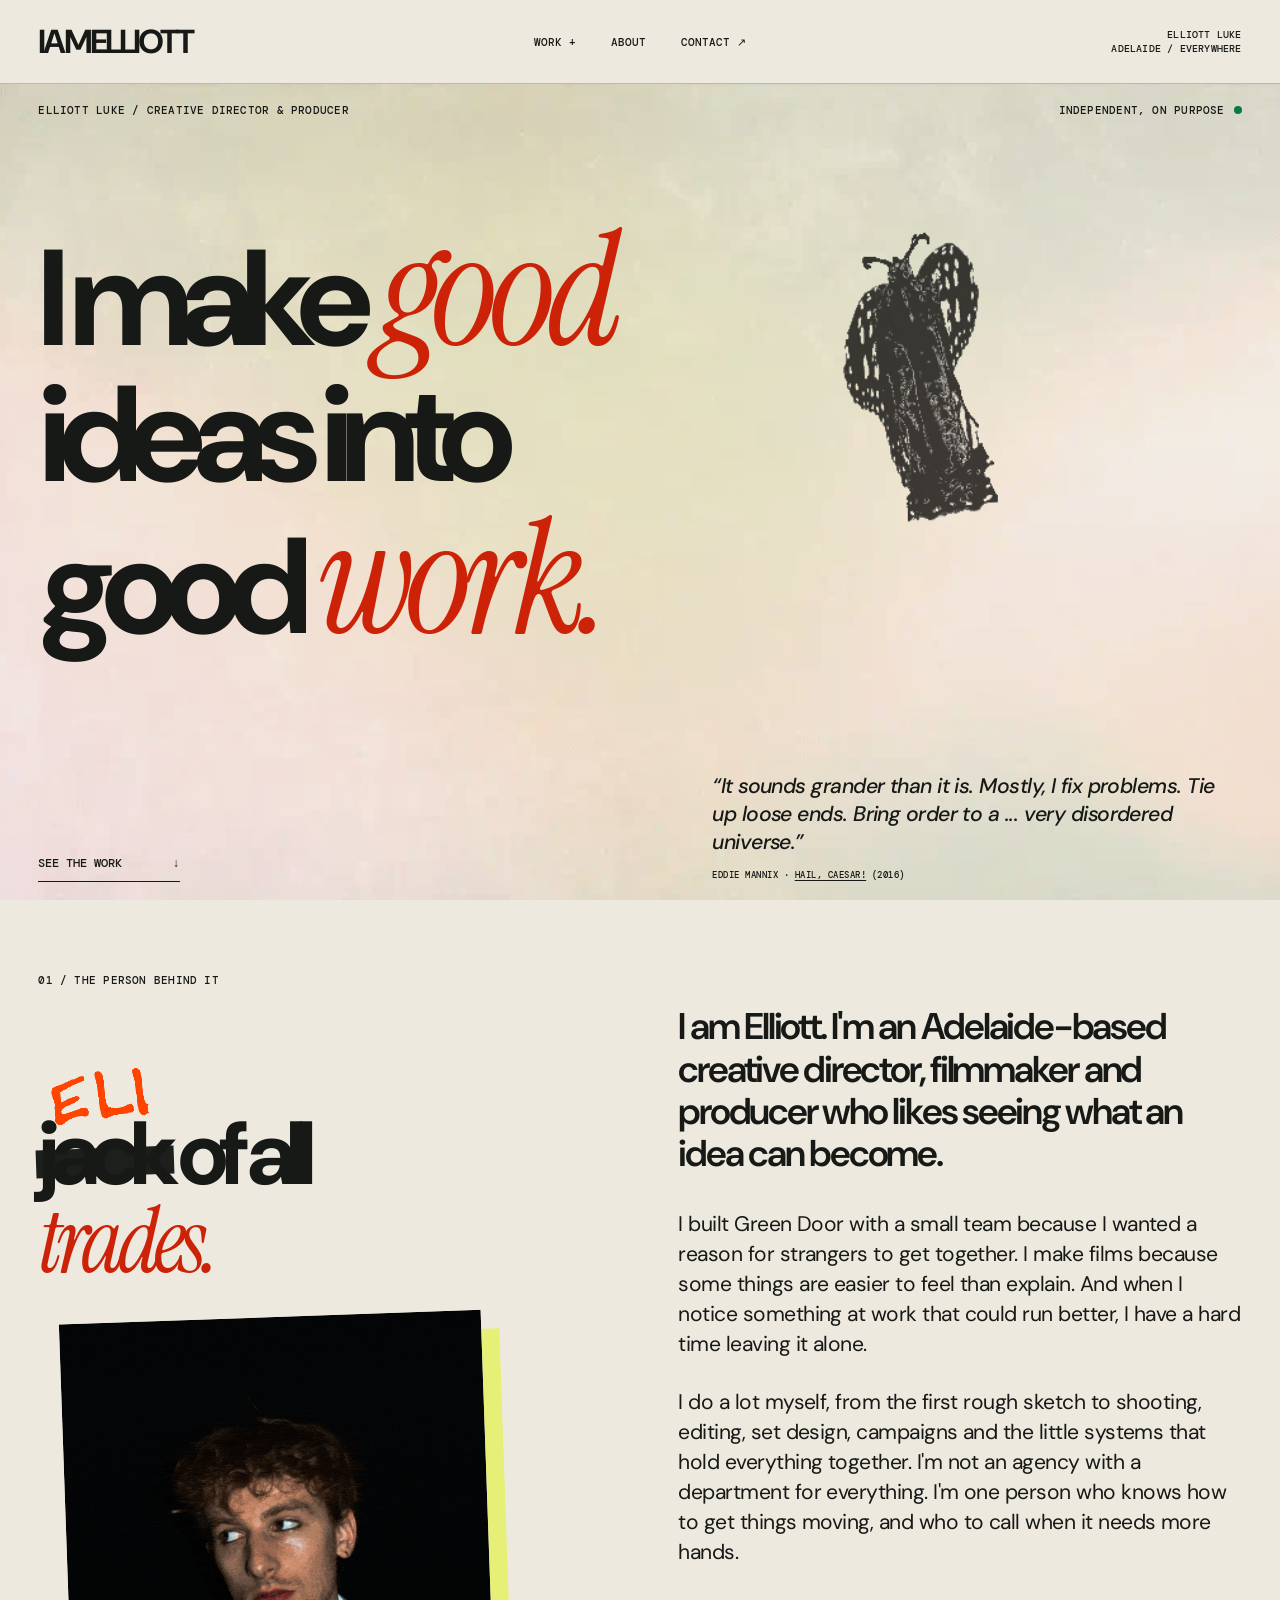
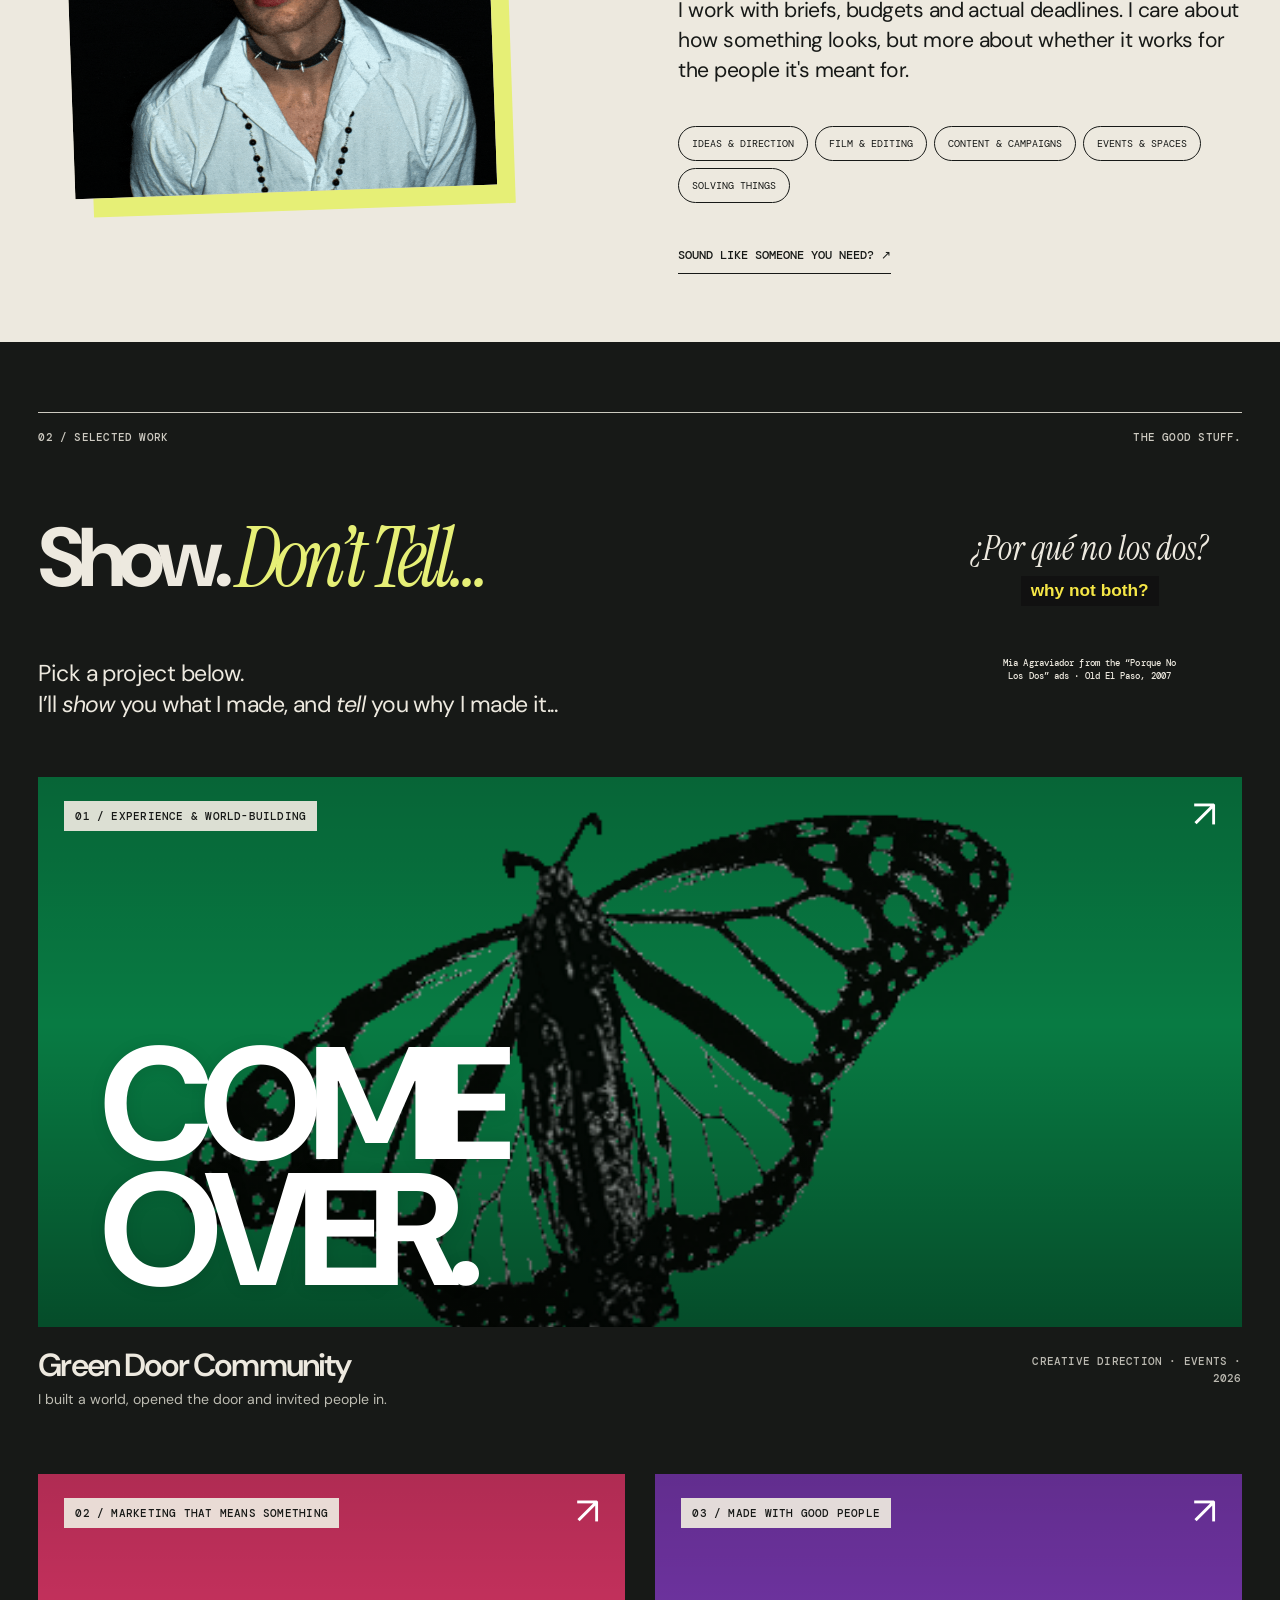
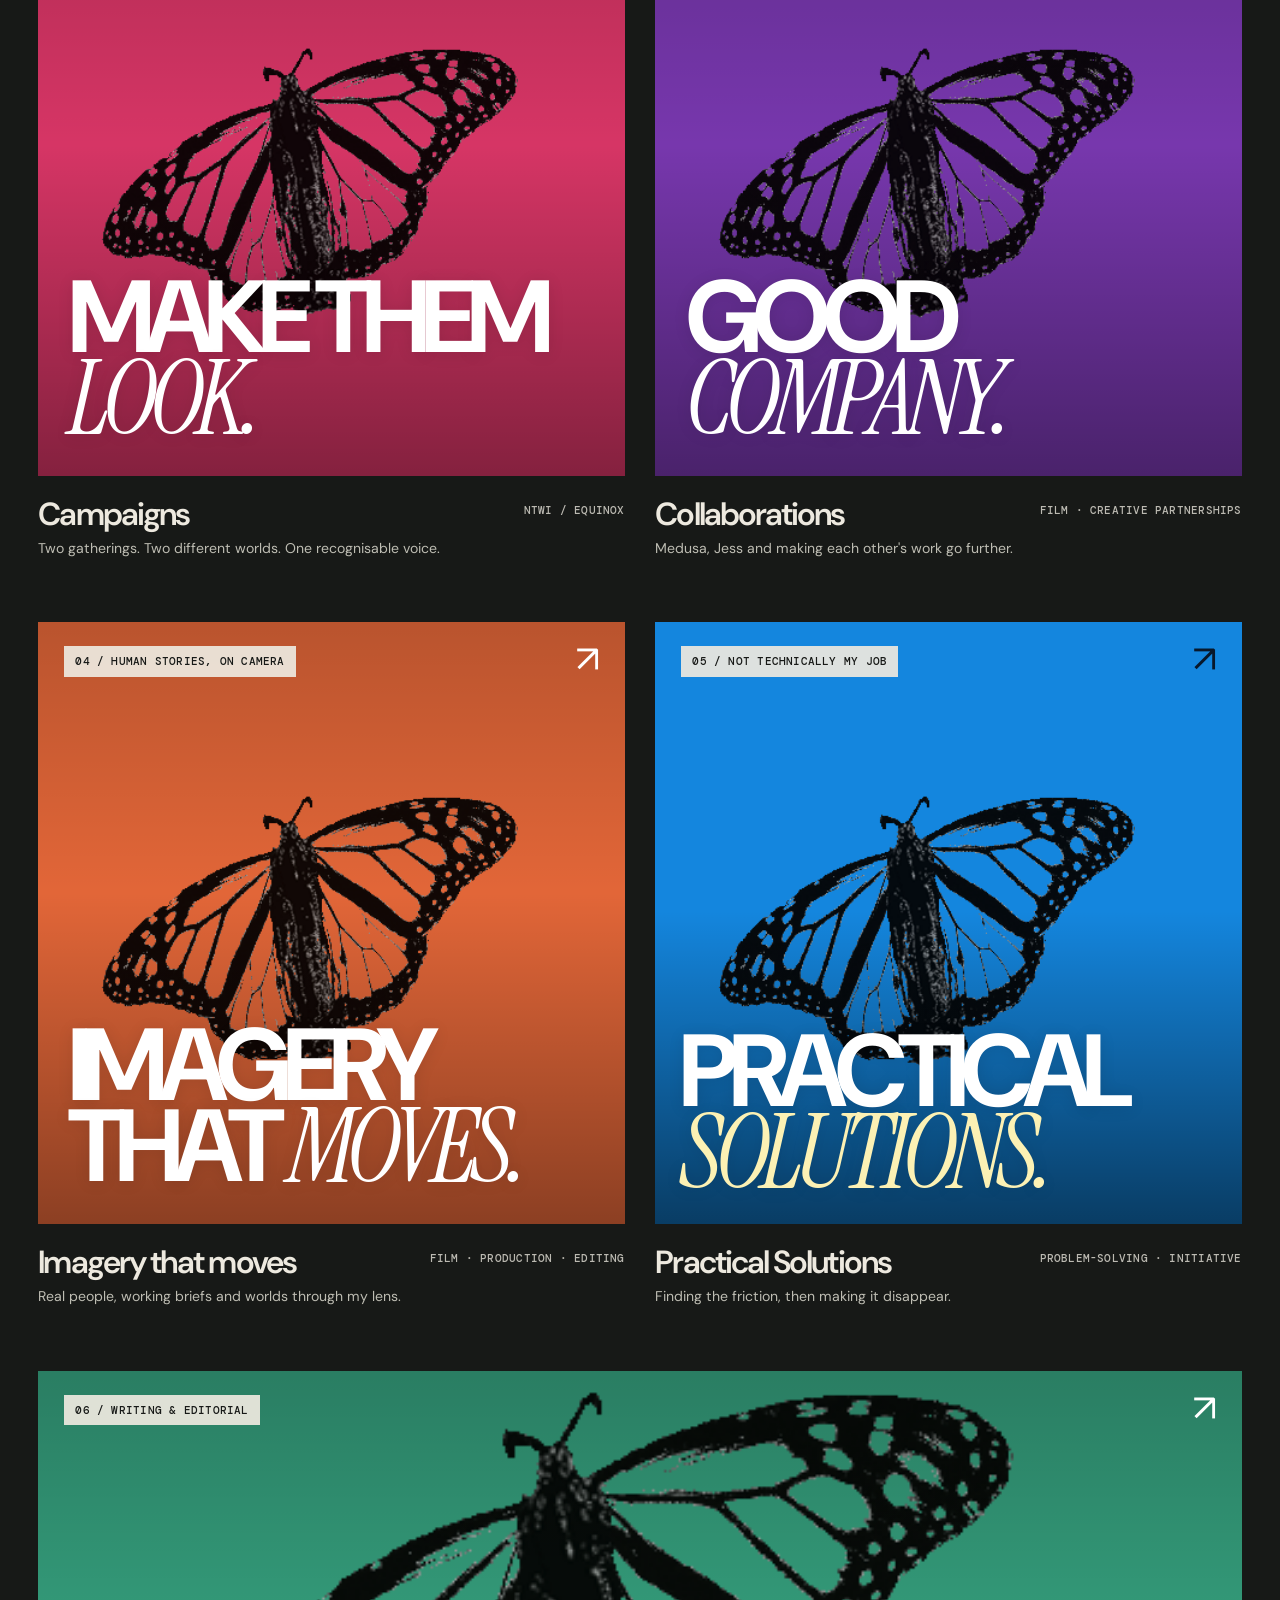
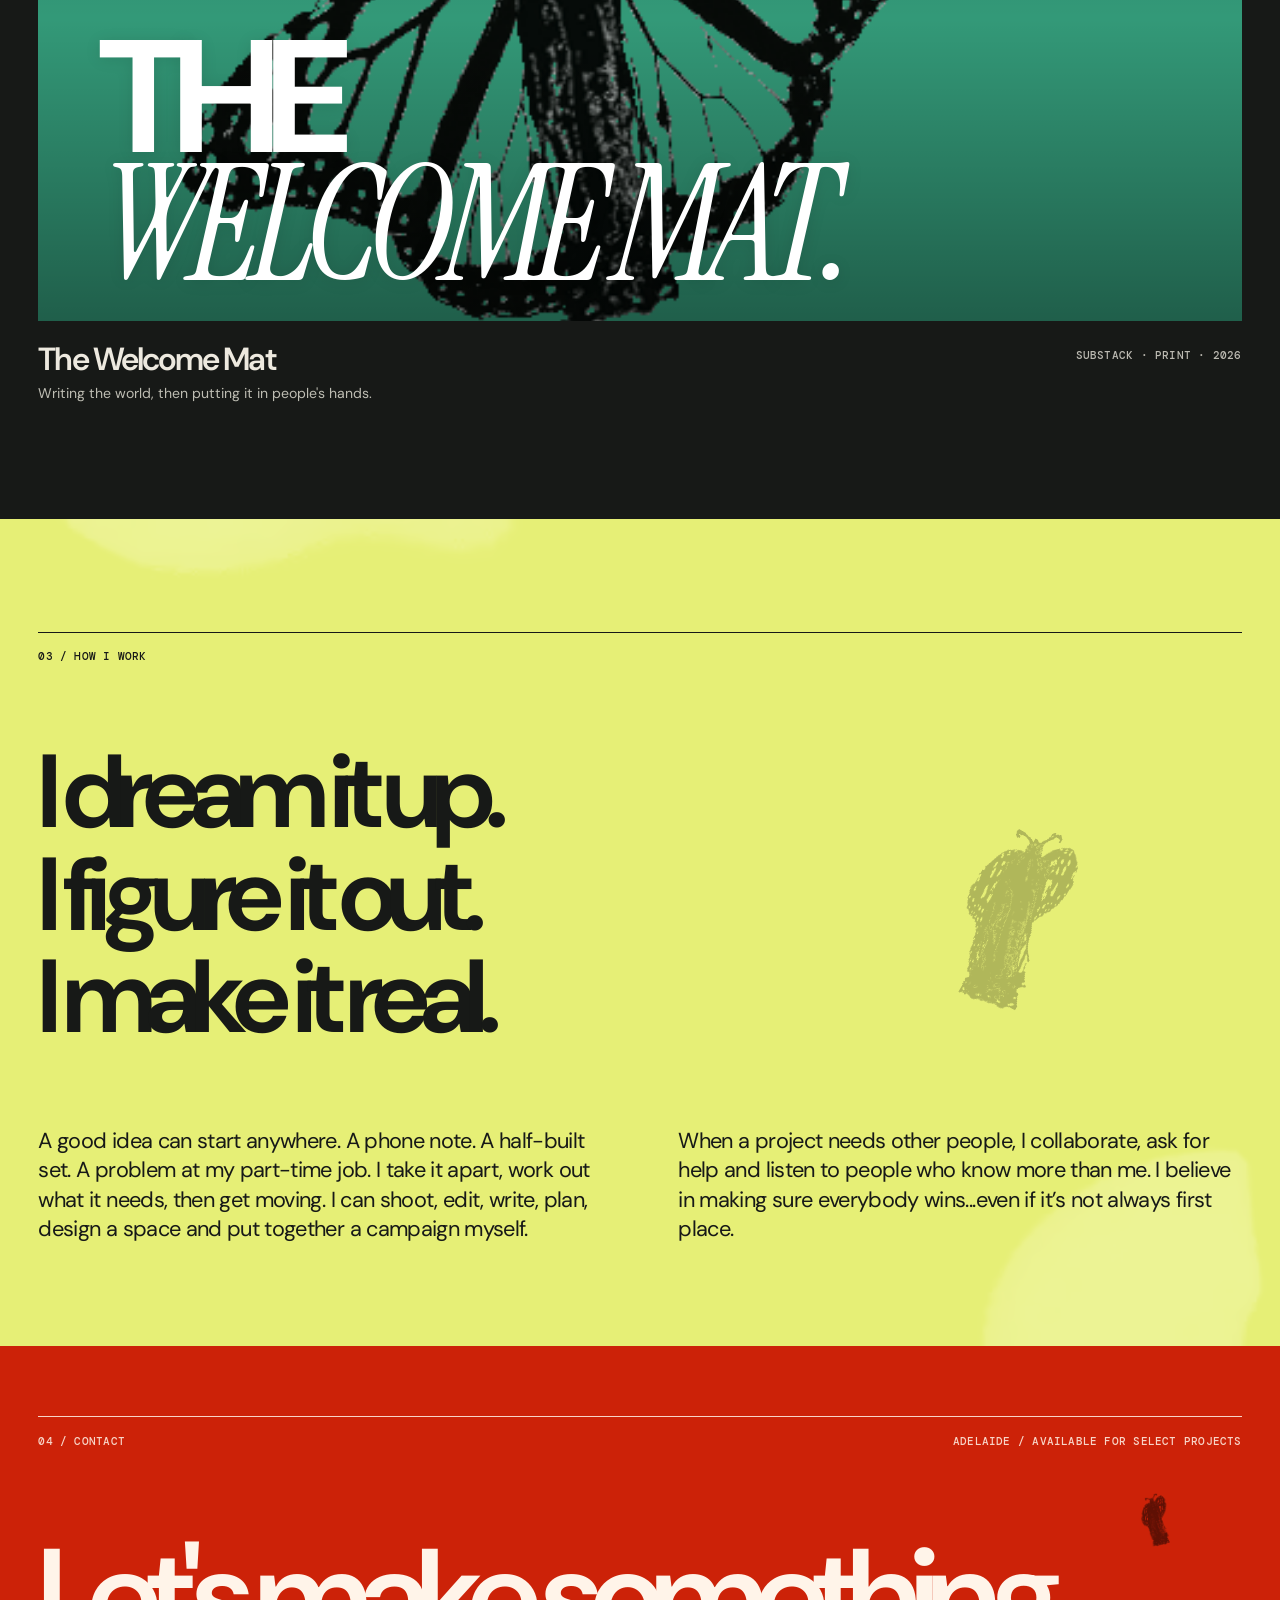
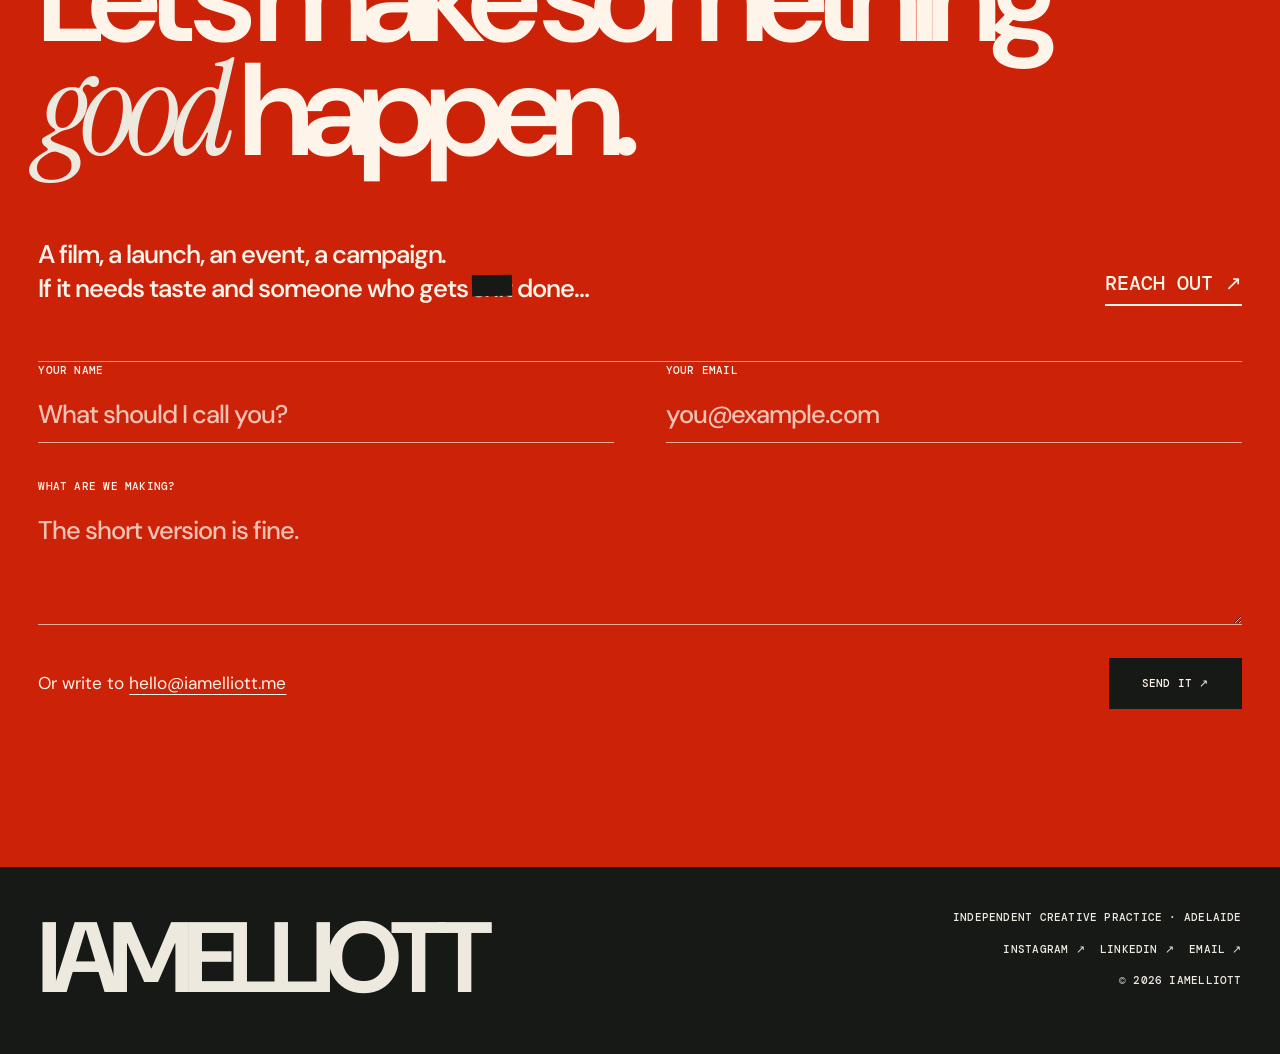
==== commit b3f8b562: "Update index.html" ====
--- a/index.html
+++ b/index.html
@@ -51,7 +51,7 @@
       <span class="quote-translation">why not both?</span>
       <small>Mia Agraviador from the “Porque No Los Dos” ads · Old El Paso, 2007</small>
     </div>
-    <div class="work-pitch"><p><span class="work-pitch-lead">Pick a project below.</span><span>I’ll <em>show you what I made, and <em>tell you why I made it...</span></p></div>
+    <div class="work-pitch"><p><span class="work-pitch-lead">Pick a project below.</span><span>I’ll <em>show</em> you what I made, and <em>tell</em> you why I made it...</span></p></div>
   </div>
   <div class="work-grid">
     <article class="tile tile-feature tile-green" data-reveal><a href="work/greendoor.html" class="tile-visual"><video data-media="door" data-poster="fallback" data-preview muted loop playsinline preload="none"><source type="video/mp4"></video><span class="tile-index">01 / EXPERIENCE & WORLD-BUILDING</span><span class="tile-icon">↗</span><span class="tile-text tile-text-lg">COME<br>OVER.</span></a><div class="tile-caption"><div><h3>Green Door Community</h3><p>I built a world, opened the door and invited people in.</p></div><span>CREATIVE DIRECTION · EVENTS · 2026</span></div></article>
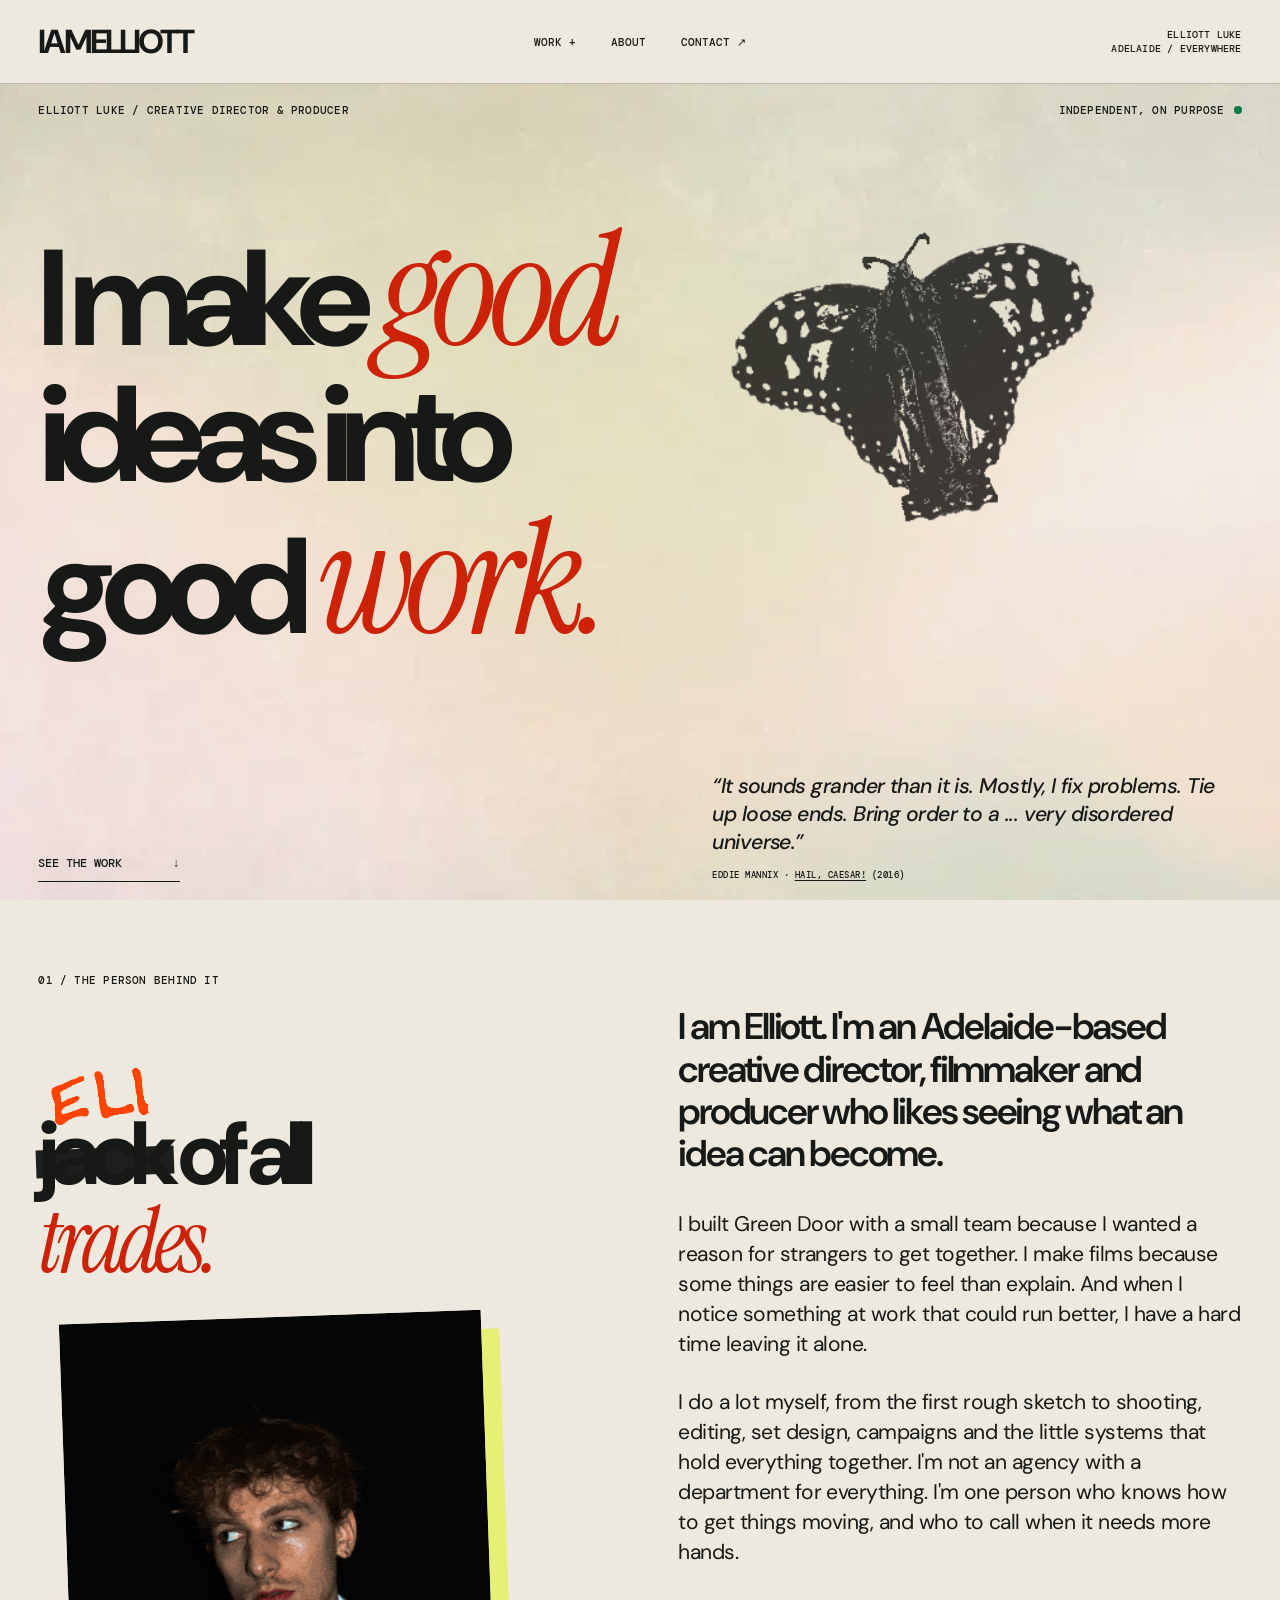
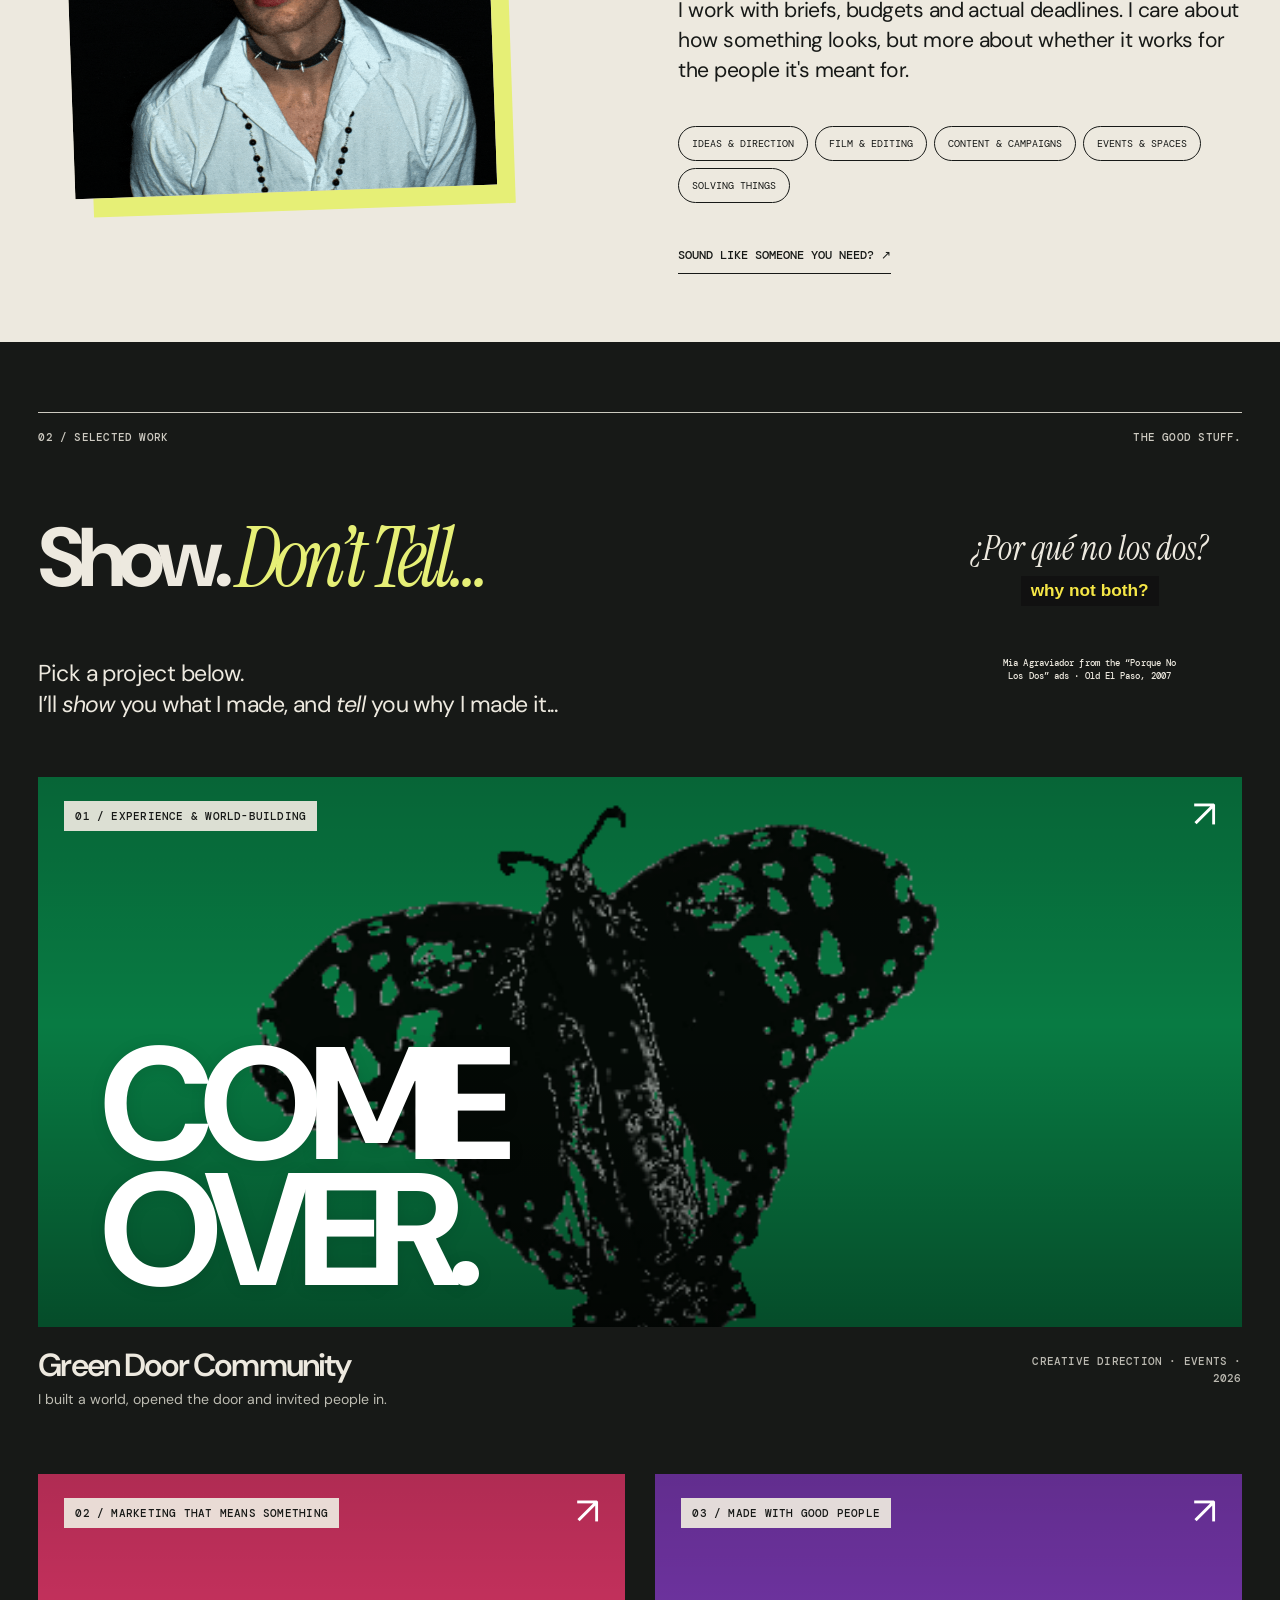
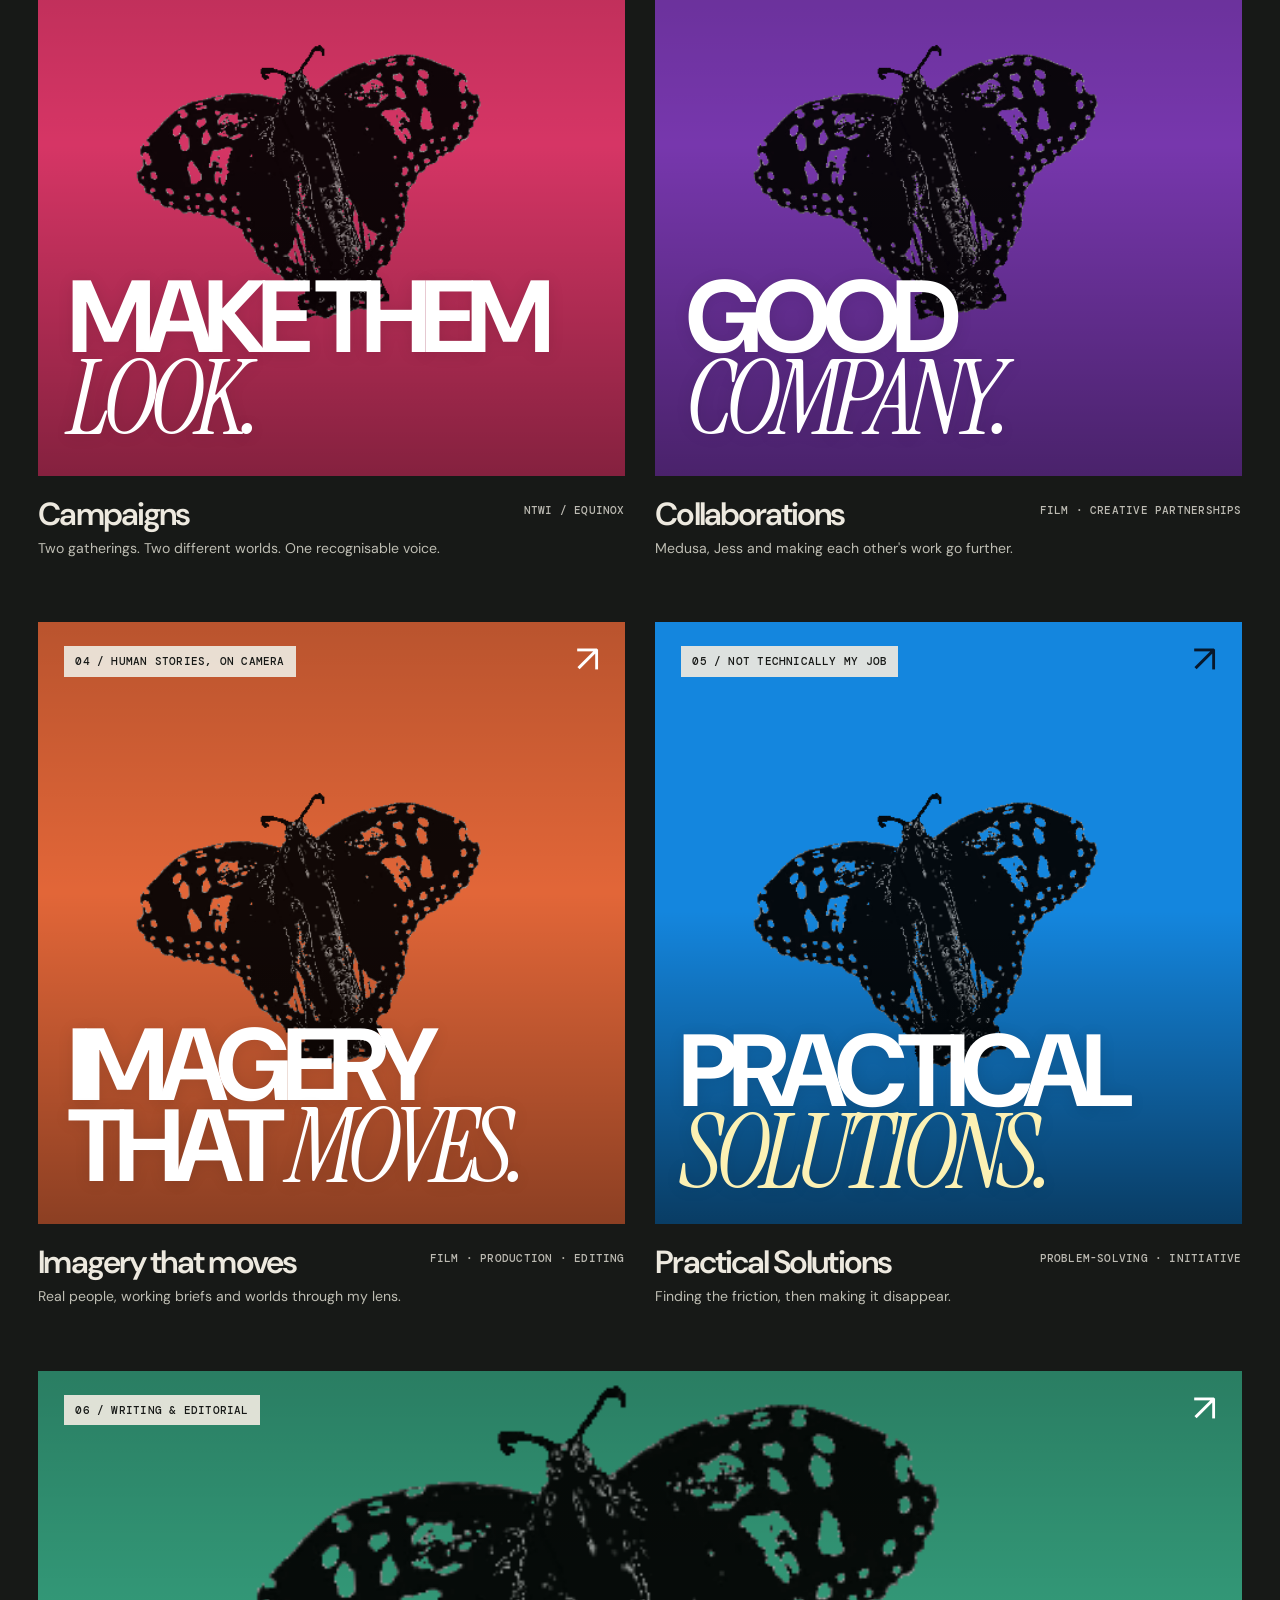
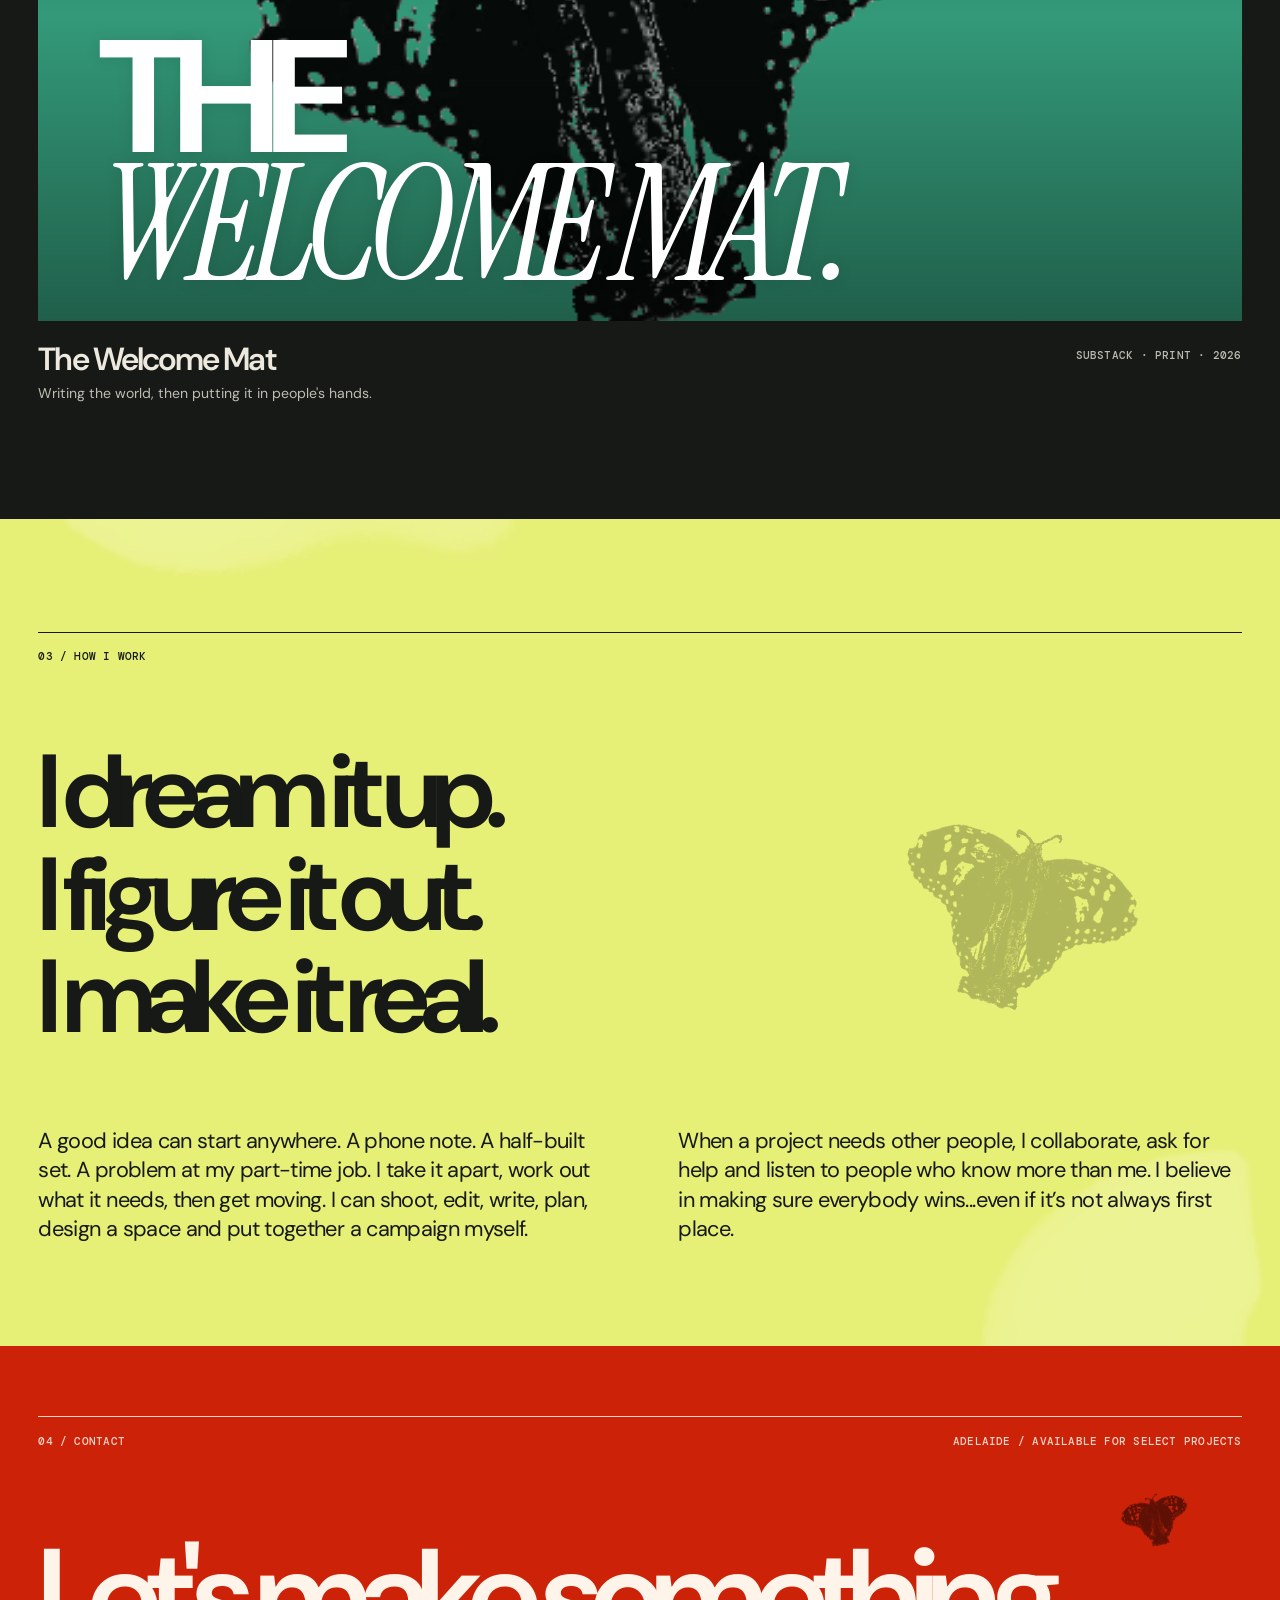
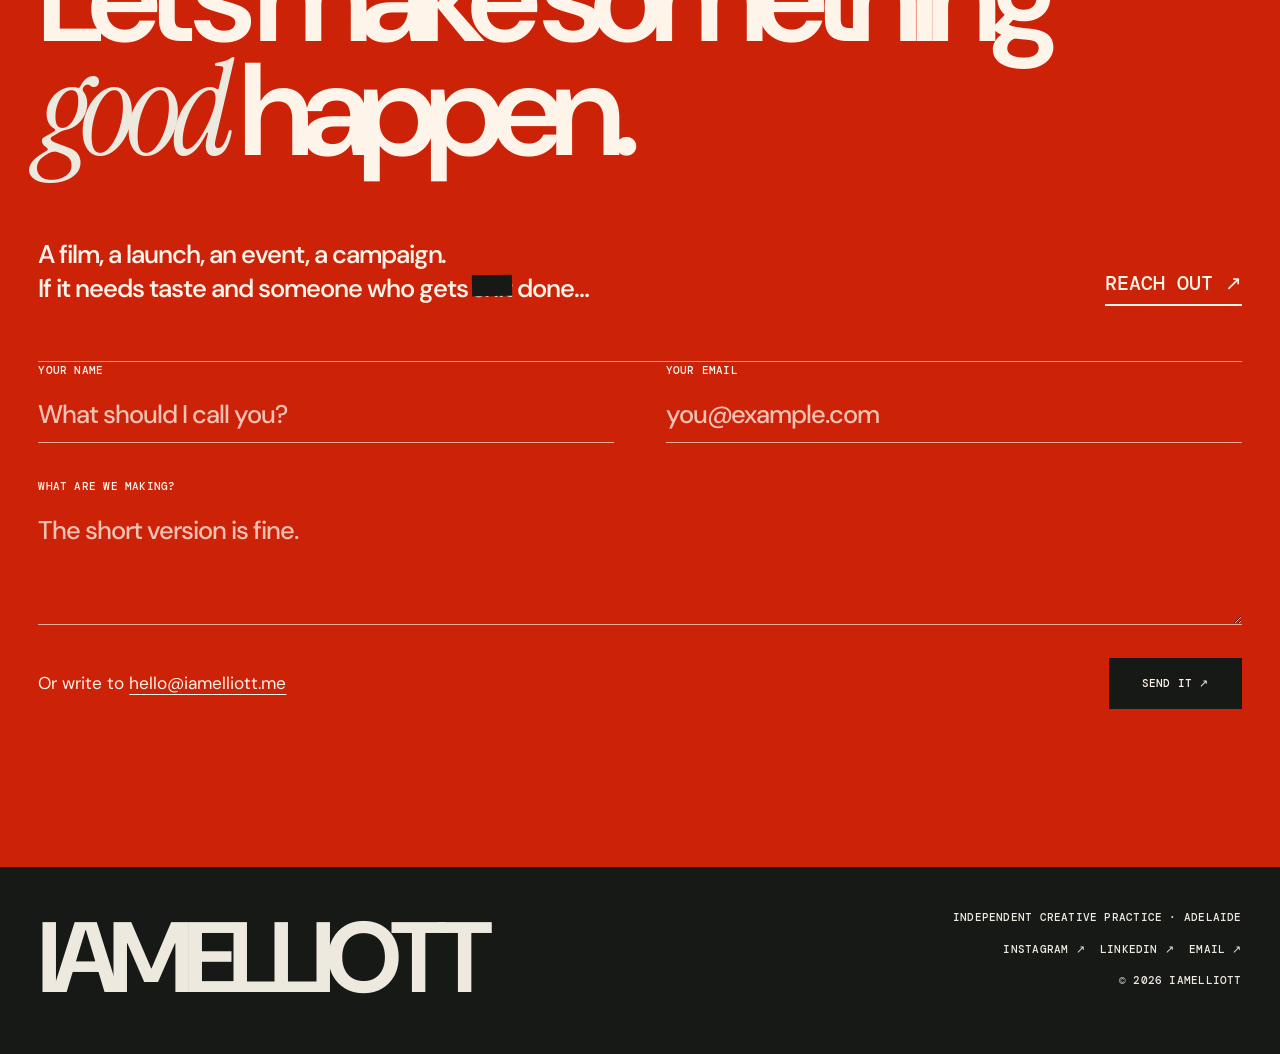
==== commit 5804f56c: "Add animated Open Graph hero previews" ====
--- a/index.html
+++ b/index.html
@@ -8,7 +8,11 @@
   <meta property="og:type" content="website">
   <meta property="og:title" content="IAMELLIOTT | I make good ideas into good work.">
   <meta property="og:description" content="I am Elliott Luke. Creative director, filmmaker and producer based in Adelaide. Films, campaigns, events and practical ideas made real.">
-  <meta property="og:image" content="https://iamelliott.me/favicon.png">
+  <meta property="og:image" content="https://iamelliott.me/social/iamelliott-hero.gif">
+  <meta property="og:image:type" content="image/gif">
+  <meta property="og:image:width" content="1200">
+  <meta property="og:image:height" content="627">
+  <meta property="og:image:alt" content="IAMELLIOTT homepage hero with an animated butterfly">
   <link rel="canonical" href="https://iamelliott.me/">
   <title>IAMELLIOTT | I make good ideas into good work.</title>
   <link rel="icon" type="image/svg+xml" href="favicon.svg">
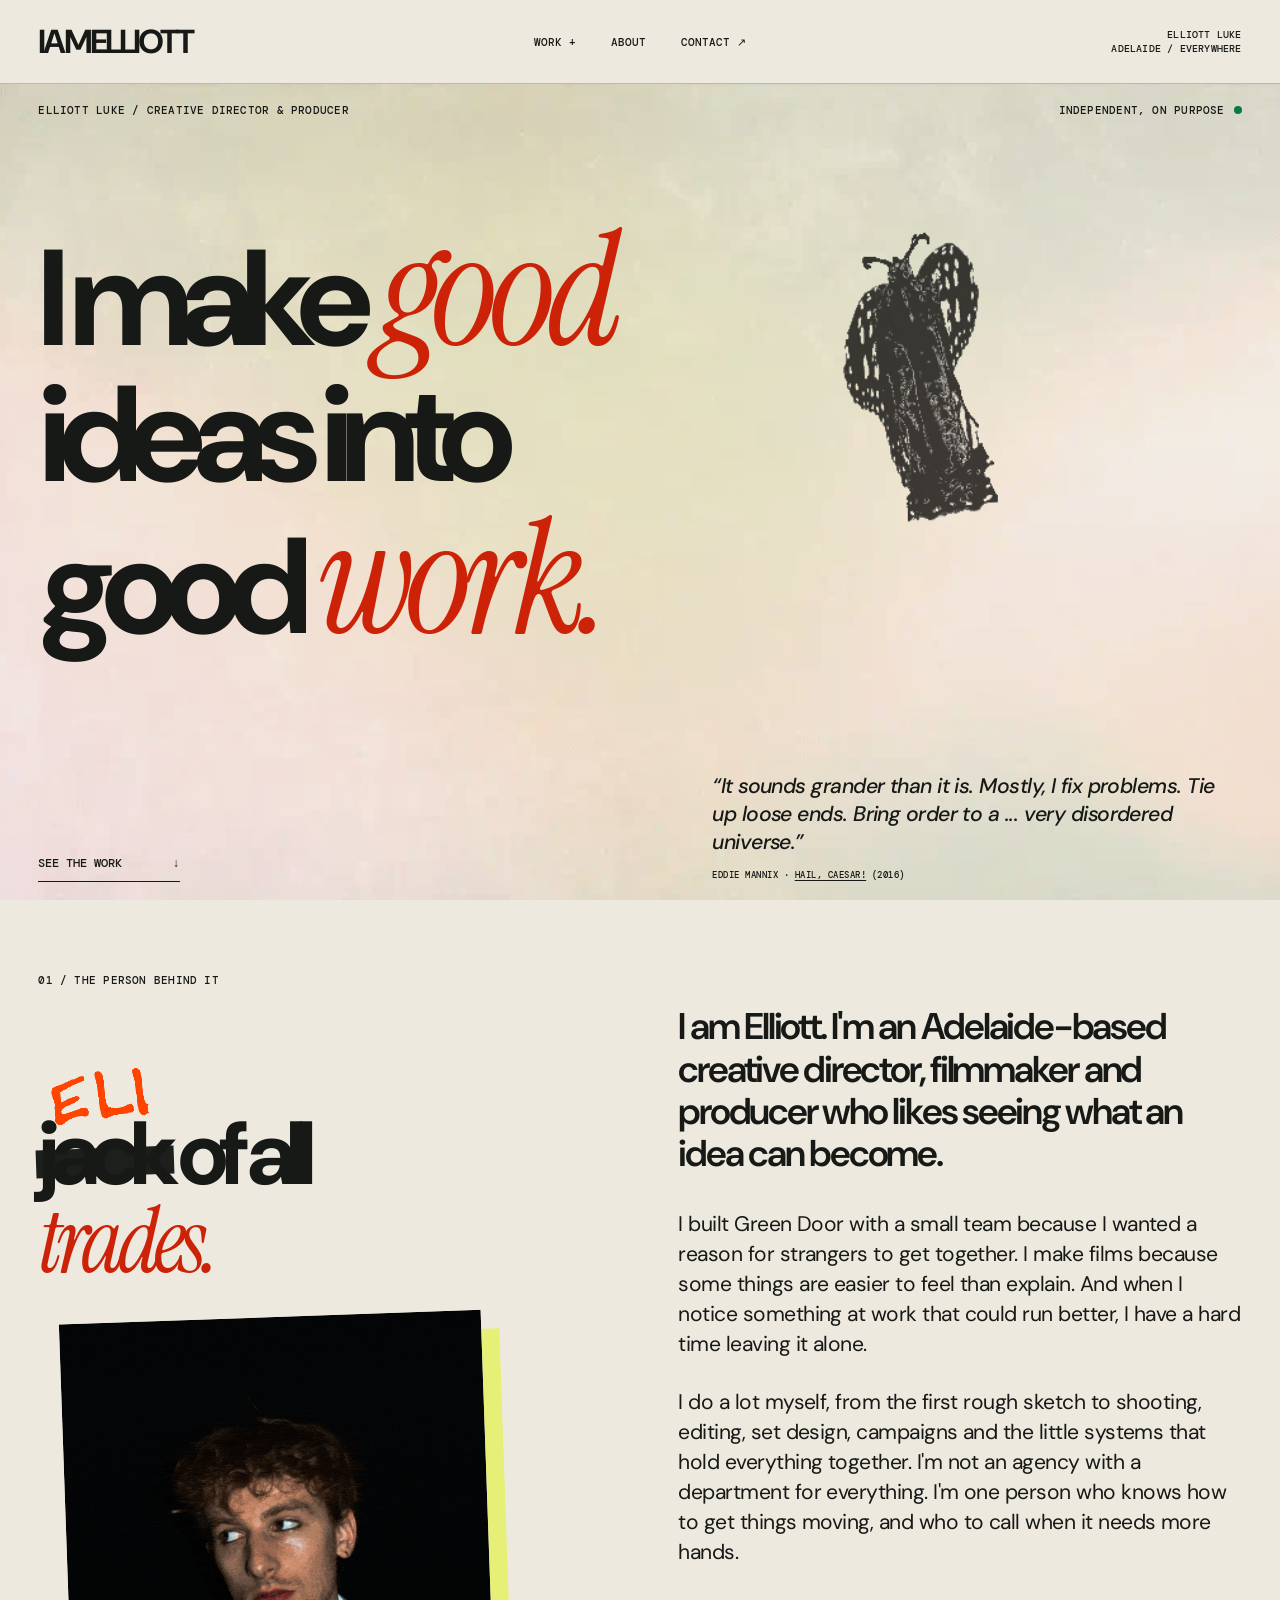
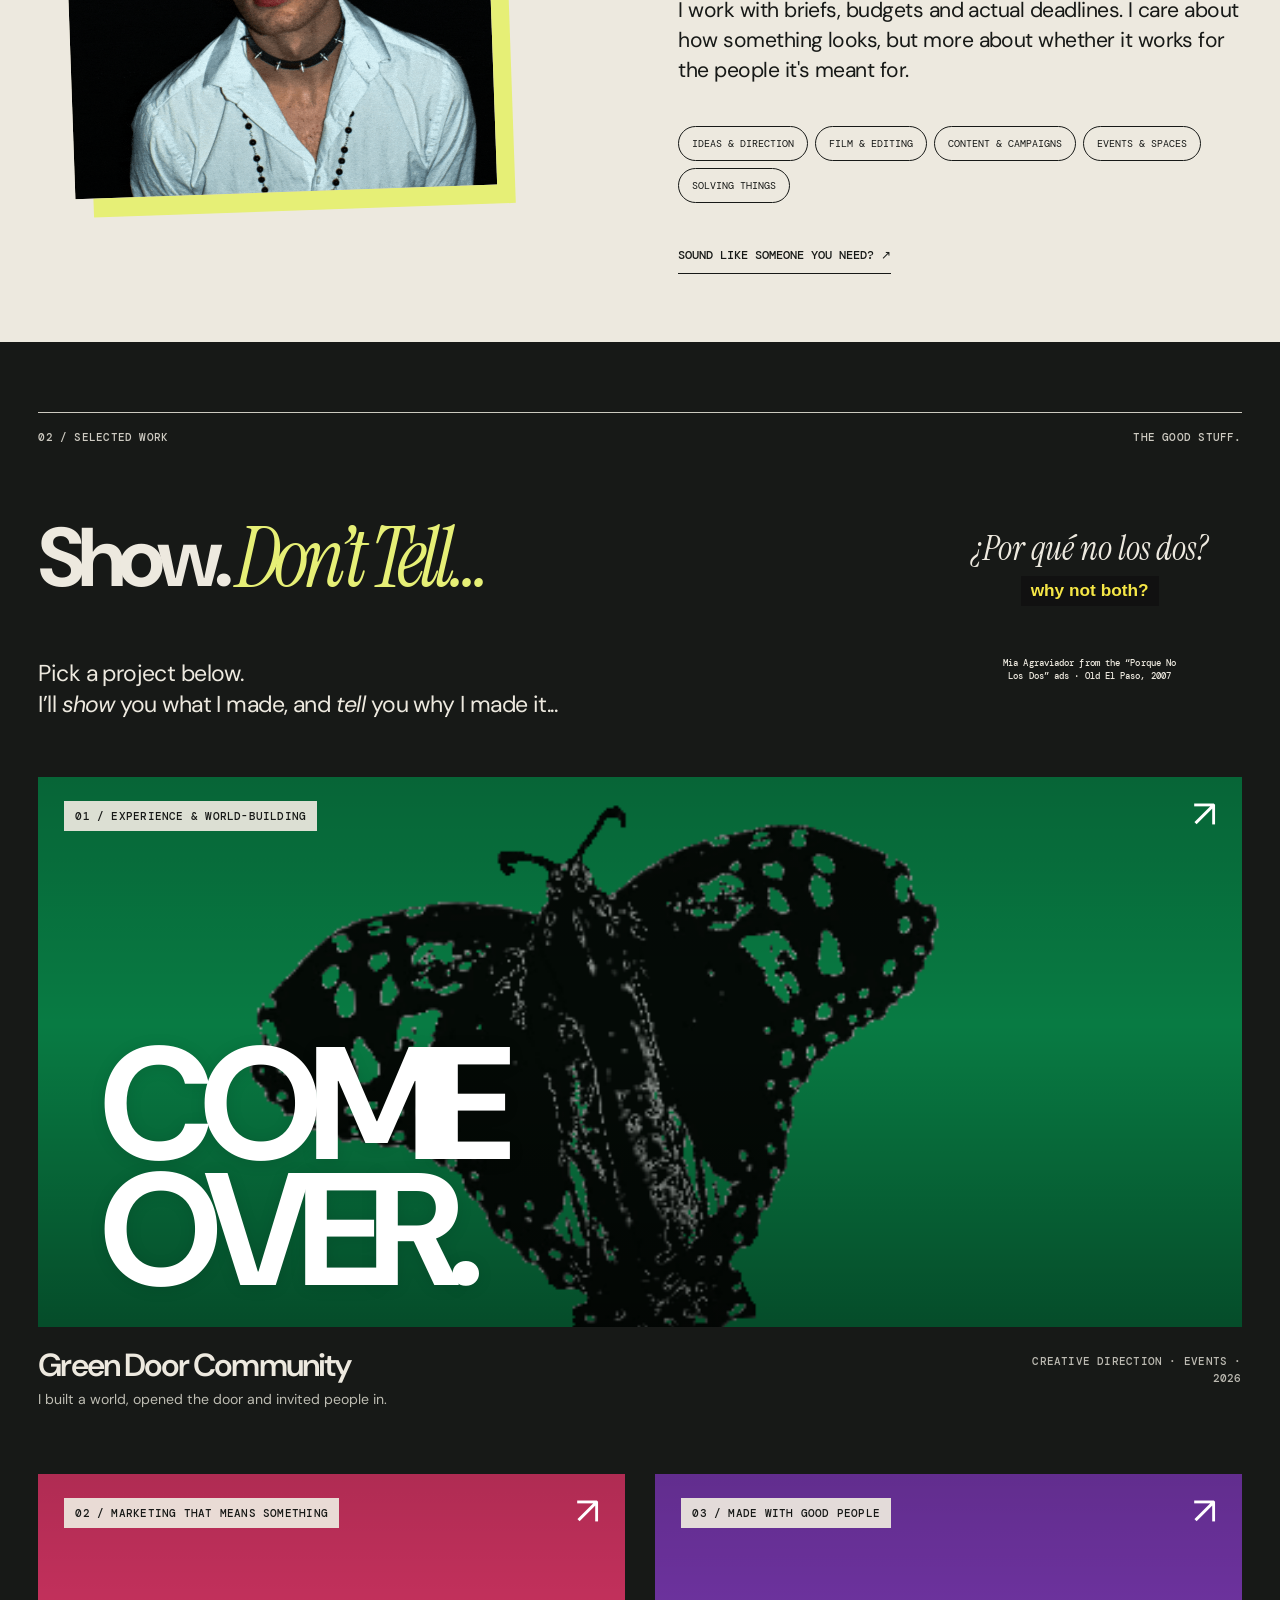
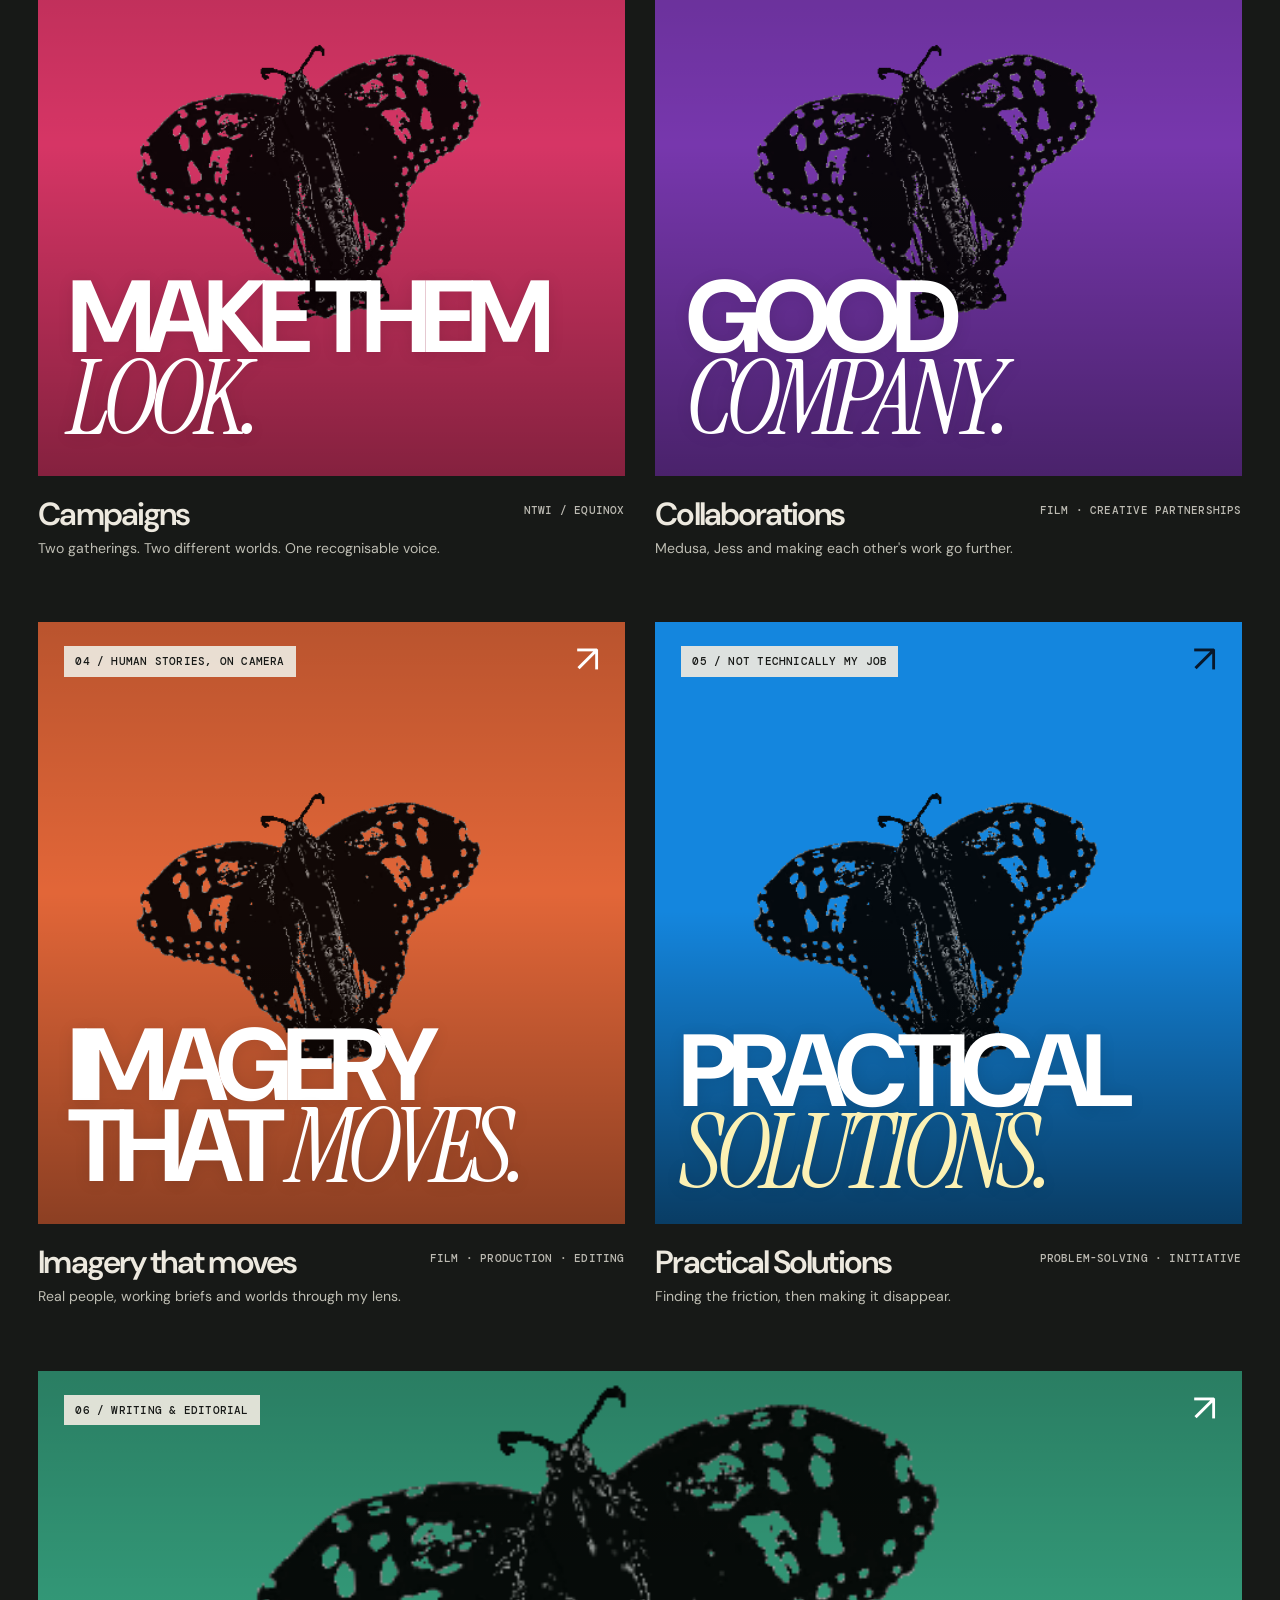
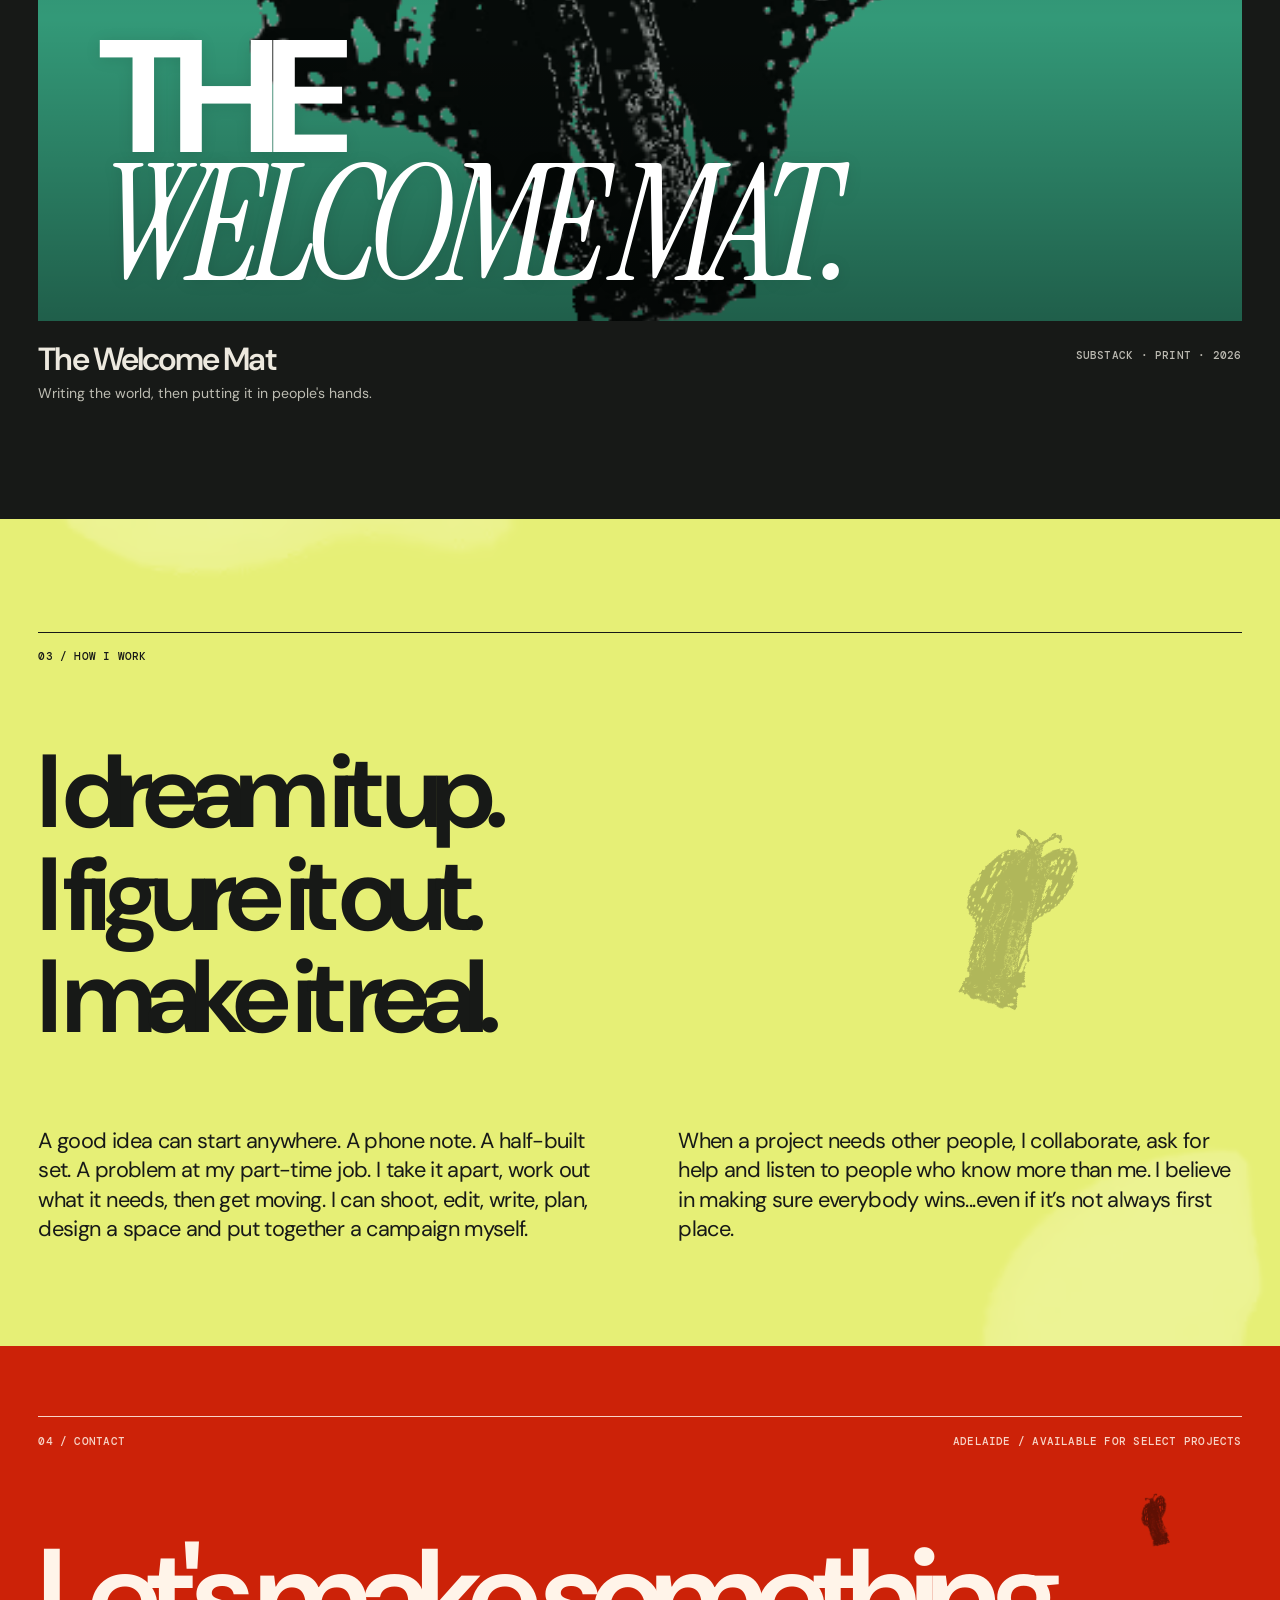
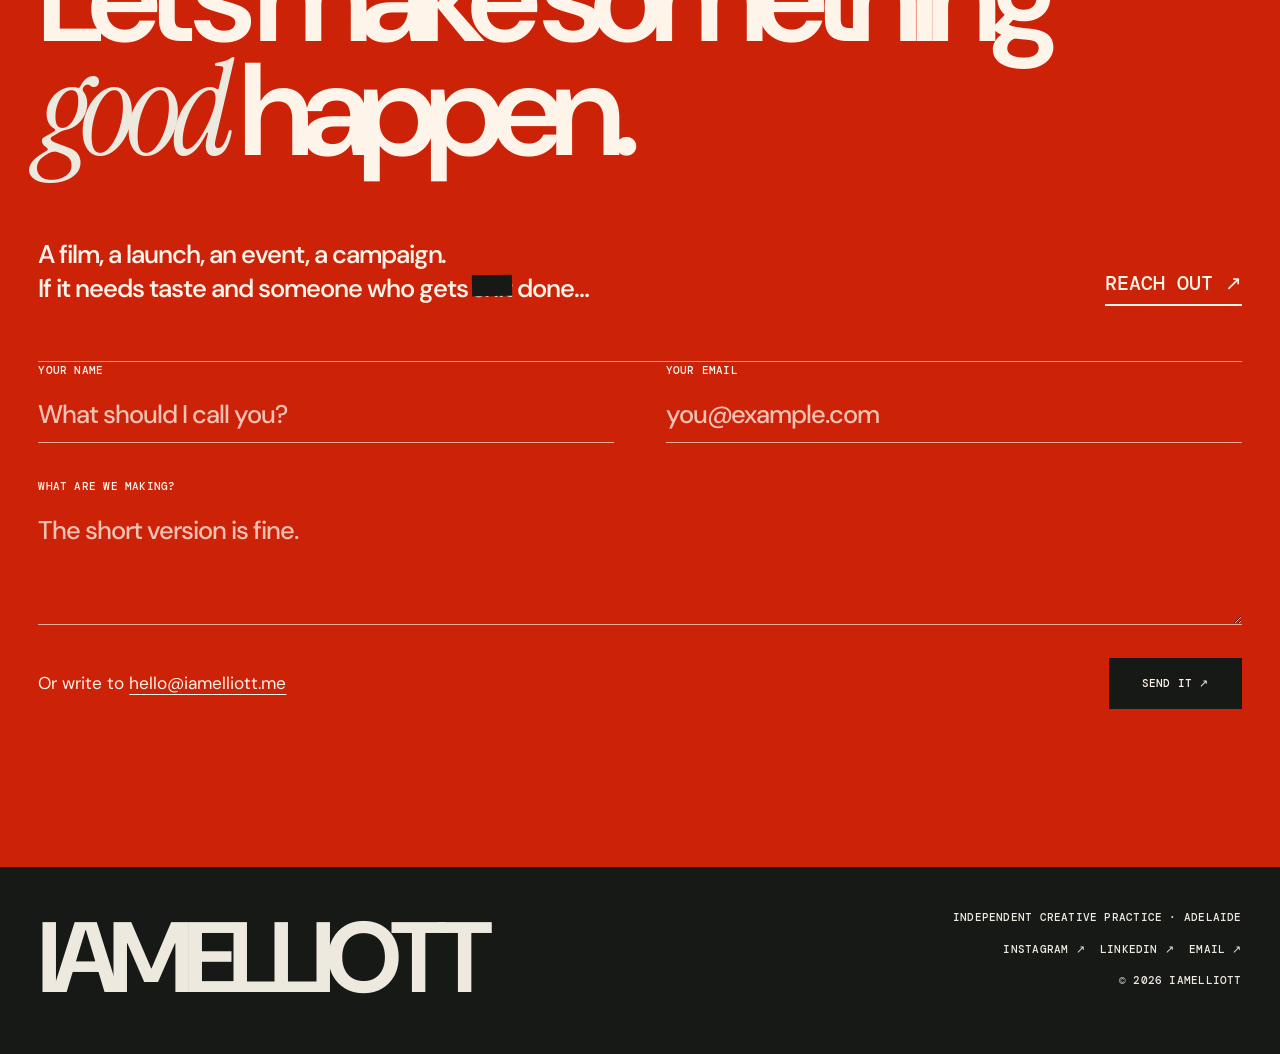
==== commit c65d713e: "Use fresh URL for homepage hero preview" ====
--- a/index.html
+++ b/index.html
@@ -8,7 +8,7 @@
   <meta property="og:type" content="website">
   <meta property="og:title" content="IAMELLIOTT | I make good ideas into good work.">
   <meta property="og:description" content="I am Elliott Luke. Creative director, filmmaker and producer based in Adelaide. Films, campaigns, events and practical ideas made real.">
-  <meta property="og:image" content="https://iamelliott.me/social/iamelliott-hero.gif">
+  <meta property="og:image" content="https://iamelliott.me/social/homepage-hero.gif">
   <meta property="og:image:type" content="image/gif">
   <meta property="og:image:width" content="1200">
   <meta property="og:image:height" content="627">
